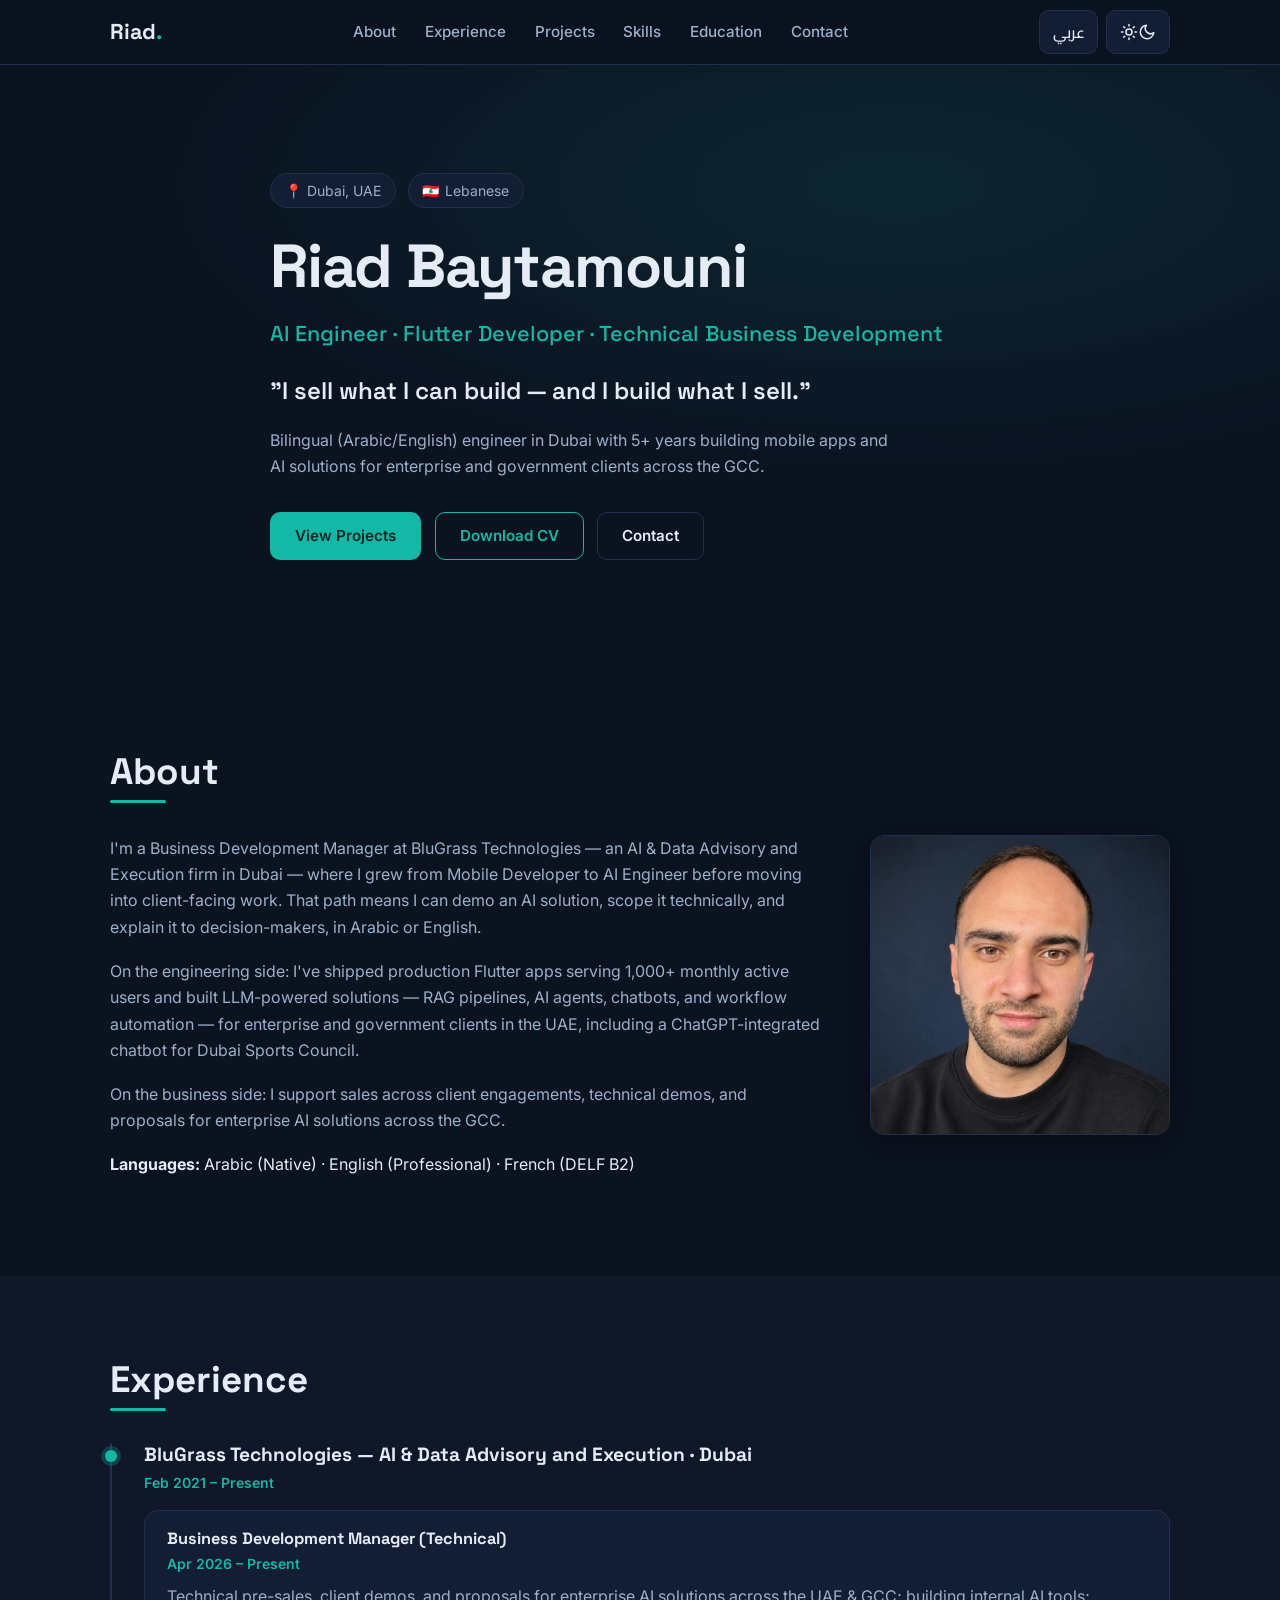
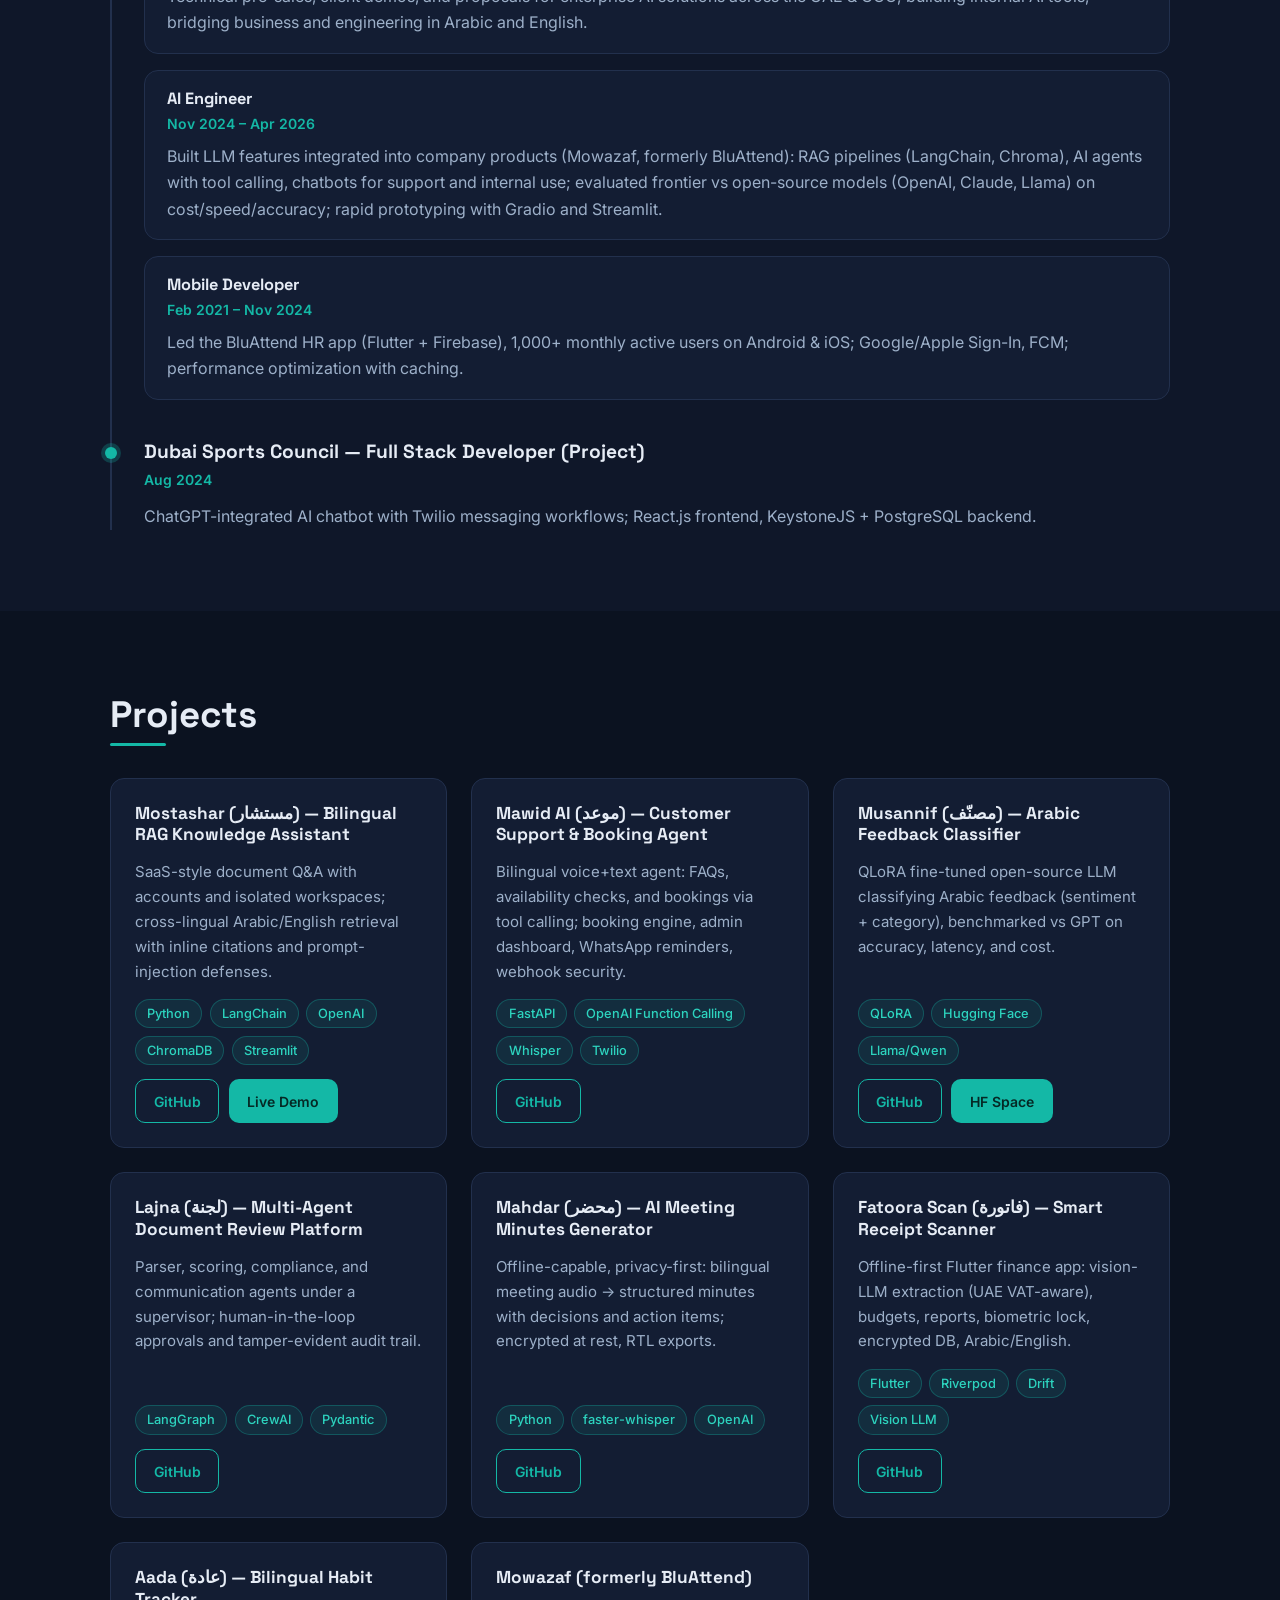
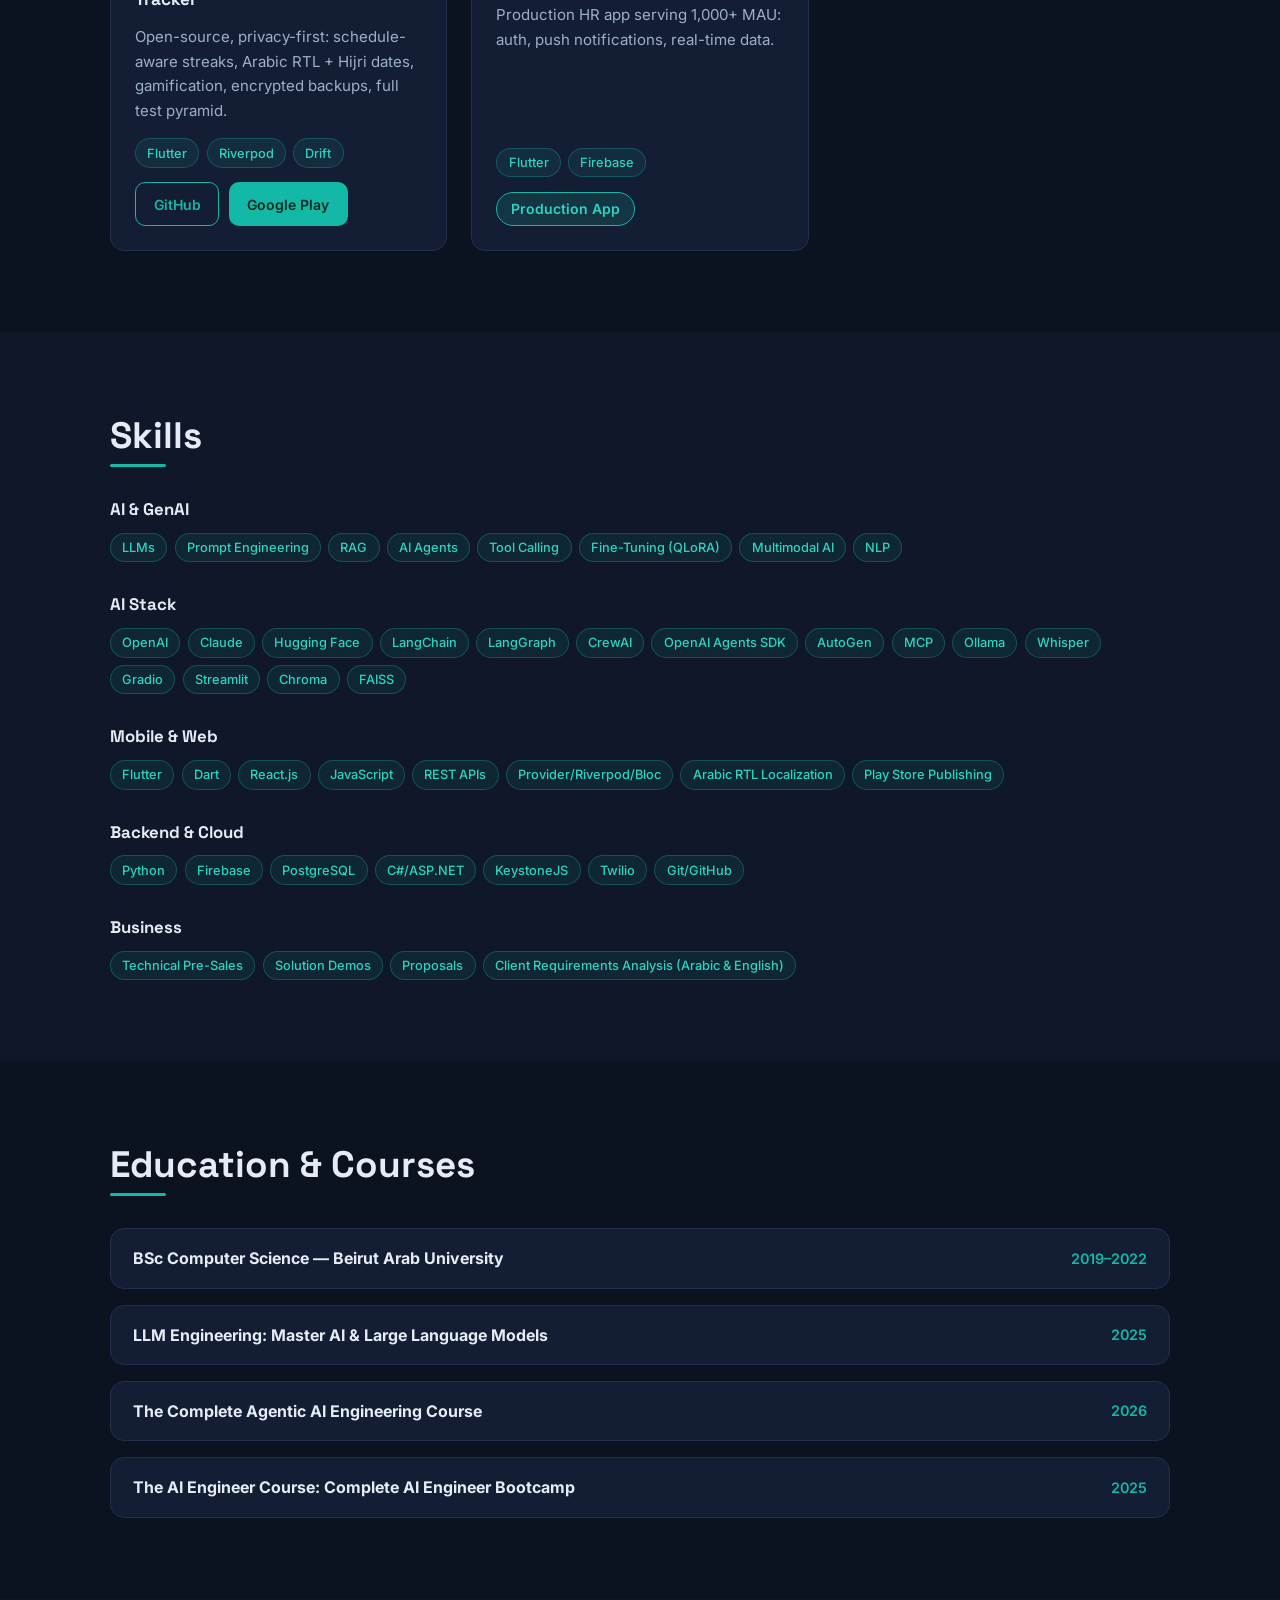
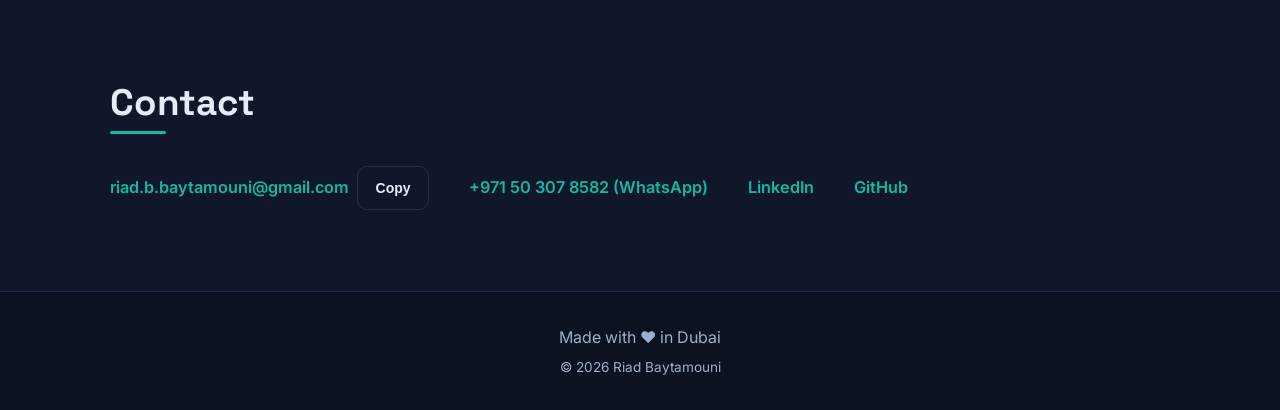
==== index.html @ f088b399 "Portfolio website" ====
<!DOCTYPE html>
<html lang="en" dir="ltr">
<head>
  <meta charset="UTF-8">
  <meta name="viewport" content="width=device-width, initial-scale=1">
  <title>Riad Baytamouni — AI Engineer · Flutter Developer · Technical BD | Dubai</title>
  <meta name="description" content="Riad Baytamouni — Bilingual (Arabic/English) AI Engineer, Flutter Developer, and Technical Business Development professional in Dubai, UAE. 5+ years building mobile apps and LLM-powered solutions for enterprise and government clients across the GCC.">
  <meta property="og:type" content="website">
  <meta property="og:title" content="Riad Baytamouni — AI Engineer · Flutter Developer · Technical BD">
  <meta property="og:description" content="Bilingual engineer in Dubai building AI solutions and Flutter apps for enterprise and government clients across the GCC.">
  <meta property="og:url" content="https://riadbaytamouni.github.io/">
  <meta property="og:image" content="https://riadbaytamouni.github.io/profile.jpg">
  <link rel="preconnect" href="https://fonts.googleapis.com">
  <link rel="preconnect" href="https://fonts.gstatic.com" crossorigin>
  <link href="https://fonts.googleapis.com/css2?family=Space+Grotesk:wght@400;500;600;700&family=Inter:wght@400;500;600&family=Cairo:wght@400;500;600;700&display=swap" rel="stylesheet">
  <link rel="stylesheet" href="style.css">
  <script type="application/ld+json">
  {
    "@context": "https://schema.org",
    "@type": "Person",
    "name": "Riad Baytamouni",
    "jobTitle": "AI Engineer & Business Development Manager",
    "worksFor": { "@type": "Organization", "name": "BluGrass Technologies" },
    "address": { "@type": "PostalAddress", "addressLocality": "Dubai", "addressCountry": "AE" },
    "email": "mailto:riad.b.baytamouni@gmail.com",
    "telephone": "+971503078582",
    "nationality": "Lebanese",
    "knowsLanguage": ["ar", "en", "fr"],
    "url": "https://riadbaytamouni.github.io/",
    "sameAs": [
      "https://www.linkedin.com/in/riad-baytamouni",
      "https://github.com/riadbaytamouni"
    ],
    "alumniOf": { "@type": "CollegeOrUniversity", "name": "Beirut Arab University" }
  }
  </script>
</head>
<body>

<header class="navbar" id="navbar">
  <nav class="nav-inner container" aria-label="Main navigation">
    <a href="#hero" class="brand">Riad<span class="accent">.</span></a>
    <ul class="nav-links" id="navLinks">
      <li><a href="#about" data-i18n="nav.about">About</a></li>
      <li><a href="#experience" data-i18n="nav.experience">Experience</a></li>
      <li><a href="#projects" data-i18n="nav.projects">Projects</a></li>
      <li><a href="#skills" data-i18n="nav.skills">Skills</a></li>
      <li><a href="#education" data-i18n="nav.education">Education</a></li>
      <li><a href="#contact" data-i18n="nav.contact">Contact</a></li>
    </ul>
    <div class="nav-actions">
      <button id="langToggle" class="toggle-btn" aria-label="Switch language">عربي</button>
      <button id="themeToggle" class="toggle-btn icon-btn" aria-label="Toggle dark / light mode">
        <svg id="iconSun" width="18" height="18" viewBox="0 0 24 24" fill="none" stroke="currentColor" stroke-width="2" stroke-linecap="round" aria-hidden="true"><circle cx="12" cy="12" r="4"/><path d="M12 2v2m0 16v2M4.9 4.9l1.4 1.4m11.4 11.4 1.4 1.4M2 12h2m16 0h2M4.9 19.1l1.4-1.4m11.4-11.4 1.4-1.4"/></svg>
        <svg id="iconMoon" width="18" height="18" viewBox="0 0 24 24" fill="none" stroke="currentColor" stroke-width="2" stroke-linecap="round" stroke-linejoin="round" aria-hidden="true" hidden><path d="M21 12.8A9 9 0 1 1 11.2 3a7 7 0 0 0 9.8 9.8Z"/></svg>
      </button>
      <button id="menuToggle" class="toggle-btn icon-btn menu-btn" aria-label="Open menu" aria-expanded="false">
        <svg width="20" height="20" viewBox="0 0 24 24" fill="none" stroke="currentColor" stroke-width="2" stroke-linecap="round" aria-hidden="true"><path d="M4 6h16M4 12h16M4 18h16"/></svg>
      </button>
    </div>
  </nav>
</header>

<main>
  <!-- HERO -->
  <section id="hero" class="hero">
    <div class="container hero-inner">
      <p class="hero-badges reveal">
        <span class="badge">📍 <span data-i18n="hero.location">Dubai, UAE</span></span>
        <span class="badge">🇱🇧 <span data-i18n="hero.nationality">Lebanese</span></span>
      </p>
      <h1 class="reveal" data-i18n="hero.name">Riad Baytamouni</h1>
      <p class="hero-title reveal" data-i18n="hero.title">AI Engineer · Flutter Developer · Technical Business Development</p>
      <p class="hero-tagline reveal" data-i18n="hero.tagline">"I sell what I can build — and I build what I sell."</p>
      <p class="hero-sub reveal" data-i18n="hero.sub">Bilingual (Arabic/English) engineer in Dubai with 5+ years building mobile apps and AI solutions for enterprise and government clients across the GCC.</p>
      <div class="hero-cta reveal">
        <a href="#projects" class="btn btn-primary" data-i18n="hero.viewProjects">View Projects</a>
        <a href="cv.pdf" class="btn btn-outline" download data-i18n="hero.downloadCV">Download CV</a>
        <a href="#contact" class="btn btn-ghost" data-i18n="hero.contact">Contact</a>
      </div>
    </div>
  </section>

  <!-- ABOUT -->
  <section id="about" class="section">
    <div class="container">
      <h2 class="section-title reveal" data-i18n="about.title">About</h2>
      <div class="about-grid">
        <div class="about-text reveal">
          <p data-i18n="about.p1">I'm a Business Development Manager at BluGrass Technologies — an AI &amp; Data Advisory and Execution firm in Dubai — where I grew from Mobile Developer to AI Engineer before moving into client-facing work. That path means I can demo an AI solution, scope it technically, and explain it to decision-makers, in Arabic or English.</p>
          <p data-i18n="about.p2">On the engineering side: I've shipped production Flutter apps serving 1,000+ monthly active users and built LLM-powered solutions — RAG pipelines, AI agents, chatbots, and workflow automation — for enterprise and government clients in the UAE, including a ChatGPT-integrated chatbot for Dubai Sports Council.</p>
          <p data-i18n="about.p3">On the business side: I support sales across client engagements, technical demos, and proposals for enterprise AI solutions across the GCC.</p>
          <p class="about-langs"><strong data-i18n="about.langsLabel">Languages:</strong> <span data-i18n="about.langs">Arabic (Native) · English (Professional) · French (DELF B2)</span></p>
        </div>
        <div class="about-photo reveal">
          <img src="profile.jpg" alt="Riad Baytamouni" width="320" height="320" loading="lazy" onerror="this.parentElement.classList.add('no-photo')">
        </div>
      </div>
    </div>
  </section>

  <!-- EXPERIENCE -->
  <section id="experience" class="section section-alt">
    <div class="container">
      <h2 class="section-title reveal" data-i18n="exp.title">Experience</h2>
      <div class="timeline">
        <article class="timeline-item reveal">
          <div class="timeline-dot" aria-hidden="true"></div>
          <h3 data-i18n="exp.blugrass.company">BluGrass Technologies — AI &amp; Data Advisory and Execution · Dubai</h3>
          <p class="timeline-date" data-i18n="exp.blugrass.date">Feb 2021 – Present</p>
          <div class="role">
            <h4 data-i18n="exp.bdm.role">Business Development Manager (Technical)</h4>
            <p class="role-date" data-i18n="exp.bdm.date">Apr 2026 – Present</p>
            <p data-i18n="exp.bdm.desc">Technical pre-sales, client demos, and proposals for enterprise AI solutions across the UAE &amp; GCC; building internal AI tools; bridging business and engineering in Arabic and English.</p>
          </div>
          <div class="role">
            <h4 data-i18n="exp.ai.role">AI Engineer</h4>
            <p class="role-date" data-i18n="exp.ai.date">Nov 2024 – Apr 2026</p>
            <p data-i18n="exp.ai.desc">Built LLM features integrated into company products (Mowazaf, formerly BluAttend): RAG pipelines (LangChain, Chroma), AI agents with tool calling, chatbots for support and internal use; evaluated frontier vs open-source models (OpenAI, Claude, Llama) on cost/speed/accuracy; rapid prototyping with Gradio and Streamlit.</p>
          </div>
          <div class="role">
            <h4 data-i18n="exp.mobile.role">Mobile Developer</h4>
            <p class="role-date" data-i18n="exp.mobile.date">Feb 2021 – Nov 2024</p>
            <p data-i18n="exp.mobile.desc">Led the BluAttend HR app (Flutter + Firebase), 1,000+ monthly active users on Android &amp; iOS; Google/Apple Sign-In, FCM; performance optimization with caching.</p>
          </div>
        </article>
        <article class="timeline-item reveal">
          <div class="timeline-dot" aria-hidden="true"></div>
          <h3 data-i18n="exp.dsc.company">Dubai Sports Council — Full Stack Developer (Project)</h3>
          <p class="timeline-date" data-i18n="exp.dsc.date">Aug 2024</p>
          <p data-i18n="exp.dsc.desc">ChatGPT-integrated AI chatbot with Twilio messaging workflows; React.js frontend, KeystoneJS + PostgreSQL backend.</p>
        </article>
      </div>
    </div>
  </section>

  <!-- PROJECTS -->
  <section id="projects" class="section">
    <div class="container">
      <h2 class="section-title reveal" data-i18n="proj.title">Projects</h2>
      <div class="projects-grid">

        <article class="card reveal">
          <h3 data-i18n="proj.1.name">Mostashar (مستشار) — Bilingual RAG Knowledge Assistant</h3>
          <p data-i18n="proj.1.desc">SaaS-style document Q&amp;A with accounts and isolated workspaces; cross-lingual Arabic/English retrieval with inline citations and prompt-injection defenses.</p>
          <ul class="chips" aria-label="Technologies"><li>Python</li><li>LangChain</li><li>OpenAI</li><li>ChromaDB</li><li>Streamlit</li></ul>
          <div class="card-links">
            <a href="https://github.com/riadbaytamouni/mostashar" class="btn btn-sm btn-outline" data-i18n="proj.github">GitHub</a>
            <a href="https://github.com/riadbaytamouni/mostashar" class="btn btn-sm btn-primary" data-i18n="proj.live">Live Demo</a>
          </div>
        </article>

        <article class="card reveal">
          <h3 data-i18n="proj.2.name">Mawid AI (موعد) — Customer Support &amp; Booking Agent</h3>
          <p data-i18n="proj.2.desc">Bilingual voice+text agent: FAQs, availability checks, and bookings via tool calling; booking engine, admin dashboard, WhatsApp reminders, webhook security.</p>
          <ul class="chips" aria-label="Technologies"><li>FastAPI</li><li>OpenAI Function Calling</li><li>Whisper</li><li>Twilio</li></ul>
          <div class="card-links">
            <a href="https://github.com/riadbaytamouni/mawid-ai" class="btn btn-sm btn-outline" data-i18n="proj.github">GitHub</a>
          </div>
        </article>

        <article class="card reveal">
          <h3 data-i18n="proj.3.name">Musannif (مصنّف) — Arabic Feedback Classifier</h3>
          <p data-i18n="proj.3.desc">QLoRA fine-tuned open-source LLM classifying Arabic feedback (sentiment + category), benchmarked vs GPT on accuracy, latency, and cost.</p>
          <ul class="chips" aria-label="Technologies"><li>QLoRA</li><li>Hugging Face</li><li>Llama/Qwen</li></ul>
          <div class="card-links">
            <a href="https://github.com/riadbaytamouni/musannif" class="btn btn-sm btn-outline" data-i18n="proj.github">GitHub</a>
            <a href="https://github.com/riadbaytamouni/musannif" class="btn btn-sm btn-primary" data-i18n="proj.hf">HF Space</a>
          </div>
        </article>

        <article class="card reveal">
          <h3 data-i18n="proj.4.name">Lajna (لجنة) — Multi-Agent Document Review Platform</h3>
          <p data-i18n="proj.4.desc">Parser, scoring, compliance, and communication agents under a supervisor; human-in-the-loop approvals and tamper-evident audit trail.</p>
          <ul class="chips" aria-label="Technologies"><li>LangGraph</li><li>CrewAI</li><li>Pydantic</li></ul>
          <div class="card-links">
            <a href="https://github.com/riadbaytamouni/lajna" class="btn btn-sm btn-outline" data-i18n="proj.github">GitHub</a>
          </div>
        </article>

        <article class="card reveal">
          <h3 data-i18n="proj.5.name">Mahdar (محضر) — AI Meeting Minutes Generator</h3>
          <p data-i18n="proj.5.desc">Offline-capable, privacy-first: bilingual meeting audio → structured minutes with decisions and action items; encrypted at rest, RTL exports.</p>
          <ul class="chips" aria-label="Technologies"><li>Python</li><li>faster-whisper</li><li>OpenAI</li></ul>
          <div class="card-links">
            <a href="https://github.com/riadbaytamouni/mahdar" class="btn btn-sm btn-outline" data-i18n="proj.github">GitHub</a>
          </div>
        </article>

        <article class="card reveal">
          <h3 data-i18n="proj.6.name">Fatoora Scan (فاتورة) — Smart Receipt Scanner</h3>
          <p data-i18n="proj.6.desc">Offline-first Flutter finance app: vision-LLM extraction (UAE VAT-aware), budgets, reports, biometric lock, encrypted DB, Arabic/English.</p>
          <ul class="chips" aria-label="Technologies"><li>Flutter</li><li>Riverpod</li><li>Drift</li><li>Vision LLM</li></ul>
          <div class="card-links">
            <a href="https://github.com/riadbaytamouni/fatoora-scan" class="btn btn-sm btn-outline" data-i18n="proj.github">GitHub</a>
          </div>
        </article>

        <article class="card reveal">
          <h3 data-i18n="proj.7.name">Aada (عادة) — Bilingual Habit Tracker</h3>
          <p data-i18n="proj.7.desc">Open-source, privacy-first: schedule-aware streaks, Arabic RTL + Hijri dates, gamification, encrypted backups, full test pyramid.</p>
          <ul class="chips" aria-label="Technologies"><li>Flutter</li><li>Riverpod</li><li>Drift</li></ul>
          <div class="card-links">
            <a href="https://github.com/riadbaytamouni/aada" class="btn btn-sm btn-outline" data-i18n="proj.github">GitHub</a>
            <a href="https://github.com/riadbaytamouni/aada" class="btn btn-sm btn-primary" data-i18n="proj.play">Google Play</a>
          </div>
        </article>

        <article class="card reveal">
          <h3 data-i18n="proj.8.name">Mowazaf (formerly BluAttend)</h3>
          <p data-i18n="proj.8.desc">Production HR app serving 1,000+ MAU: auth, push notifications, real-time data.</p>
          <ul class="chips" aria-label="Technologies"><li>Flutter</li><li>Firebase</li></ul>
          <div class="card-links">
            <span class="badge badge-prod" data-i18n="proj.prod">Production App</span>
          </div>
        </article>

      </div>
    </div>
  </section>

  <!-- SKILLS -->
  <section id="skills" class="section section-alt">
    <div class="container">
      <h2 class="section-title reveal" data-i18n="skills.title">Skills</h2>
      <div class="skills-groups">
        <div class="skill-group reveal">
          <h3 data-i18n="skills.ai">AI &amp; GenAI</h3>
          <ul class="chips"><li data-i18n="skills.ai.llms">LLMs</li><li data-i18n="skills.ai.prompt">Prompt Engineering</li><li>RAG</li><li data-i18n="skills.ai.agents">AI Agents</li><li data-i18n="skills.ai.tools">Tool Calling</li><li data-i18n="skills.ai.ft">Fine-Tuning (QLoRA)</li><li data-i18n="skills.ai.mm">Multimodal AI</li><li>NLP</li></ul>
        </div>
        <div class="skill-group reveal">
          <h3 data-i18n="skills.stack">AI Stack</h3>
          <ul class="chips"><li>OpenAI</li><li>Claude</li><li>Hugging Face</li><li>LangChain</li><li>LangGraph</li><li>CrewAI</li><li>OpenAI Agents SDK</li><li>AutoGen</li><li>MCP</li><li>Ollama</li><li>Whisper</li><li>Gradio</li><li>Streamlit</li><li>Chroma</li><li>FAISS</li></ul>
        </div>
        <div class="skill-group reveal">
          <h3 data-i18n="skills.mobile">Mobile &amp; Web</h3>
          <ul class="chips"><li>Flutter</li><li>Dart</li><li>React.js</li><li>JavaScript</li><li>REST APIs</li><li>Provider/Riverpod/Bloc</li><li data-i18n="skills.mobile.rtl">Arabic RTL Localization</li><li data-i18n="skills.mobile.play">Play Store Publishing</li></ul>
        </div>
        <div class="skill-group reveal">
          <h3 data-i18n="skills.backend">Backend &amp; Cloud</h3>
          <ul class="chips"><li>Python</li><li>Firebase</li><li>PostgreSQL</li><li>C#/ASP.NET</li><li>KeystoneJS</li><li>Twilio</li><li>Git/GitHub</li></ul>
        </div>
        <div class="skill-group reveal">
          <h3 data-i18n="skills.biz">Business</h3>
          <ul class="chips"><li data-i18n="skills.biz.presales">Technical Pre-Sales</li><li data-i18n="skills.biz.demos">Solution Demos</li><li data-i18n="skills.biz.proposals">Proposals</li><li data-i18n="skills.biz.reqs">Client Requirements Analysis (Arabic &amp; English)</li></ul>
        </div>
      </div>
    </div>
  </section>

  <!-- EDUCATION -->
  <section id="education" class="section">
    <div class="container">
      <h2 class="section-title reveal" data-i18n="edu.title">Education &amp; Courses</h2>
      <ul class="edu-list">
        <li class="reveal"><strong data-i18n="edu.bsc">BSc Computer Science — Beirut Arab University</strong> <span class="edu-date">2019–2022</span></li>
        <li class="reveal"><strong data-i18n="edu.llm">LLM Engineering: Master AI &amp; Large Language Models</strong> <span class="edu-date">2025</span></li>
        <li class="reveal"><strong data-i18n="edu.agentic">The Complete Agentic AI Engineering Course</strong> <span class="edu-date">2026</span></li>
        <li class="reveal"><strong data-i18n="edu.bootcamp">The AI Engineer Course: Complete AI Engineer Bootcamp</strong> <span class="edu-date">2025</span></li>
      </ul>
    </div>
  </section>

  <!-- CONTACT -->
  <section id="contact" class="section section-alt">
    <div class="container">
      <h2 class="section-title reveal" data-i18n="contact.title">Contact</h2>
      <div class="contact-strip reveal">
        <div class="contact-item">
          <a href="mailto:riad.b.baytamouni@gmail.com" class="contact-link">riad.b.baytamouni@gmail.com</a>
          <button id="copyEmail" class="btn btn-sm btn-ghost" data-i18n="contact.copy" aria-label="Copy email address">Copy</button>
        </div>
        <a href="https://wa.me/971503078582" class="contact-link" rel="noopener">+971 50 307 8582 (WhatsApp)</a>
        <a href="https://www.linkedin.com/in/riad-baytamouni" class="contact-link" rel="noopener">LinkedIn</a>
        <a href="https://github.com/riadbaytamouni" class="contact-link" rel="noopener">GitHub</a>
      </div>
    </div>
  </section>
</main>

<footer class="footer">
  <p data-i18n="footer.made">Made with ❤️ in Dubai</p>
  <p class="footer-copy">© <span id="year">2026</span> Riad Baytamouni</p>
</footer>

<script src="script.js" defer></script>
</body>
</html>
---- style.css ----
/* ============ Design tokens ============ */
:root {
  --bg: #0b1220;
  --bg-alt: #0f1729;
  --surface: #131d33;
  --border: #22304d;
  --text: #e6ecf5;
  --text-muted: #9db0c9;
  --accent: #14b8a6;
  --accent-strong: #2dd4bf;
  --accent-contrast: #052925;
  --shadow: 0 8px 30px rgba(0, 0, 0, 0.35);
  --radius: 14px;
  --font-en-head: "Space Grotesk", sans-serif;
  --font-en-body: "Inter", sans-serif;
  --font-ar: "Cairo", sans-serif;
}

html[data-theme="light"] {
  --bg: #f7f9fc;
  --bg-alt: #eef2f8;
  --surface: #ffffff;
  --border: #d8e0ec;
  --text: #16233b;
  --text-muted: #4a5d7a;
  --accent: #0d9488;
  --accent-strong: #0f766e;
  --accent-contrast: #ffffff;
  --shadow: 0 8px 24px rgba(22, 35, 59, 0.1);
}

/* ============ Base ============ */
* { margin: 0; padding: 0; box-sizing: border-box; }

html { scroll-behavior: smooth; }

@media (prefers-reduced-motion: reduce) {
  html { scroll-behavior: auto; }
  .reveal { opacity: 1 !important; transform: none !important; transition: none !important; }
  * { animation: none !important; transition-duration: 0.01ms !important; }
}

body {
  background: var(--bg);
  color: var(--text);
  font-family: var(--font-en-body);
  font-size: 16px;
  line-height: 1.65;
  -webkit-font-smoothing: antialiased;
  transition: background 0.3s ease, color 0.3s ease;
}

html[lang="ar"] body,
html[lang="ar"] h1, html[lang="ar"] h2, html[lang="ar"] h3, html[lang="ar"] h4,
html[lang="ar"] .btn, html[lang="ar"] .badge {
  font-family: var(--font-ar);
}

h1, h2, h3, h4 { font-family: var(--font-en-head); line-height: 1.25; }

a { color: var(--accent); text-decoration: none; }
a:hover { color: var(--accent-strong); }

img { max-width: 100%; height: auto; display: block; }

.container { max-width: 1100px; margin: 0 auto; padding: 0 1.25rem; }

.accent { color: var(--accent); }

:focus-visible { outline: 3px solid var(--accent); outline-offset: 3px; border-radius: 4px; }

/* ============ Navbar ============ */
.navbar {
  position: sticky;
  top: 0;
  z-index: 100;
  background: color-mix(in srgb, var(--bg) 85%, transparent);
  backdrop-filter: blur(12px);
  border-bottom: 1px solid var(--border);
}

.nav-inner {
  display: flex;
  align-items: center;
  justify-content: space-between;
  gap: 1rem;
  min-height: 64px;
}

.brand {
  font-family: var(--font-en-head);
  font-weight: 700;
  font-size: 1.35rem;
  color: var(--text);
}

.nav-links {
  display: flex;
  gap: 1.5rem;
  list-style: none;
}

.nav-links a {
  color: var(--text-muted);
  font-weight: 500;
  font-size: 0.95rem;
  padding: 0.5rem 0.15rem;
  display: inline-block;
}
.nav-links a:hover { color: var(--accent); }

.nav-actions { display: flex; gap: 0.5rem; align-items: center; }

.toggle-btn {
  min-width: 44px;
  min-height: 44px;
  padding: 0.4rem 0.8rem;
  border: 1px solid var(--border);
  background: var(--surface);
  color: var(--text);
  border-radius: 10px;
  font-family: var(--font-ar);
  font-size: 0.95rem;
  font-weight: 600;
  cursor: pointer;
  transition: border-color 0.2s, color 0.2s;
  display: inline-flex;
  align-items: center;
  justify-content: center;
}
.toggle-btn:hover { border-color: var(--accent); color: var(--accent); }

.menu-btn { display: none; }

/* Mobile nav */
@media (max-width: 820px) {
  .menu-btn { display: inline-flex; }
  .nav-links {
    display: none;
    position: absolute;
    top: 64px;
    inset-inline: 0;
    flex-direction: column;
    gap: 0;
    background: var(--bg);
    border-bottom: 1px solid var(--border);
    padding: 0.5rem 1.25rem 1rem;
  }
  .nav-links.open { display: flex; }
  .nav-links a { display: block; padding: 0.75rem 0.15rem; font-size: 1.05rem; }
}

/* ============ Hero ============ */
.hero {
  padding: clamp(4rem, 12vh, 8rem) 0;
  background:
    radial-gradient(ellipse 60% 50% at 70% 20%, color-mix(in srgb, var(--accent) 12%, transparent), transparent),
    var(--bg);
}

html[dir="rtl"] .hero {
  background:
    radial-gradient(ellipse 60% 50% at 30% 20%, color-mix(in srgb, var(--accent) 12%, transparent), transparent),
    var(--bg);
}

.hero-inner { max-width: 780px; }

.hero-badges { display: flex; gap: 0.75rem; flex-wrap: wrap; margin-bottom: 1.25rem; }

.badge {
  display: inline-flex;
  align-items: center;
  gap: 0.35rem;
  background: var(--surface);
  border: 1px solid var(--border);
  border-radius: 999px;
  padding: 0.3rem 0.85rem;
  font-size: 0.875rem;
  color: var(--text-muted);
}

.hero h1 { font-size: clamp(2.4rem, 6vw, 3.8rem); font-weight: 700; letter-spacing: -0.02em; }

.hero-title {
  margin-top: 0.75rem;
  font-family: var(--font-en-head);
  font-size: clamp(1.05rem, 2.5vw, 1.35rem);
  font-weight: 500;
  color: var(--accent);
}

.hero-tagline {
  margin-top: 1.25rem;
  font-size: clamp(1.15rem, 3vw, 1.5rem);
  font-weight: 600;
  font-family: var(--font-en-head);
}

html[lang="ar"] .hero-tagline { font-family: var(--font-ar); }

.hero-sub { margin-top: 1rem; color: var(--text-muted); max-width: 620px; }

.hero-cta { display: flex; gap: 0.85rem; flex-wrap: wrap; margin-top: 2rem; }

/* ============ Buttons ============ */
.btn {
  display: inline-flex;
  align-items: center;
  justify-content: center;
  min-height: 48px;
  padding: 0.65rem 1.5rem;
  border-radius: 10px;
  font-weight: 600;
  font-size: 0.95rem;
  border: 1px solid transparent;
  cursor: pointer;
  transition: transform 0.2s ease, background 0.2s ease, border-color 0.2s ease;
  touch-action: manipulation;
}
.btn:active { transform: scale(0.97); }

.btn-primary { background: var(--accent); color: var(--accent-contrast); }
.btn-primary:hover { background: var(--accent-strong); color: var(--accent-contrast); }

.btn-outline { border-color: var(--accent); color: var(--accent); background: transparent; }
.btn-outline:hover { background: color-mix(in srgb, var(--accent) 12%, transparent); }

.btn-ghost { border-color: var(--border); color: var(--text); background: transparent; }
.btn-ghost:hover { border-color: var(--accent); color: var(--accent); }

.btn-sm { min-height: 44px; padding: 0.4rem 1.1rem; font-size: 0.875rem; }

/* ============ Sections ============ */
.section { padding: clamp(3.5rem, 9vh, 6rem) 0; }
.section-alt { background: var(--bg-alt); }

.section-title {
  font-size: clamp(1.7rem, 4vw, 2.3rem);
  margin-bottom: 2.5rem;
  position: relative;
  display: inline-block;
}
.section-title::after {
  content: "";
  position: absolute;
  inset-inline-start: 0;
  bottom: -0.5rem;
  width: 3.5rem;
  height: 3px;
  border-radius: 2px;
  background: var(--accent);
}

/* ============ About ============ */
.about-grid {
  display: grid;
  grid-template-columns: 1fr 300px;
  gap: 3rem;
  align-items: start;
}

.about-text p { margin-bottom: 1.1rem; color: var(--text-muted); }
.about-text p strong { color: var(--text); }
.about-langs { color: var(--text) !important; }

.about-photo img {
  border-radius: var(--radius);
  border: 1px solid var(--border);
  box-shadow: var(--shadow);
  aspect-ratio: 1;
  object-fit: cover;
}
.about-photo.no-photo { display: none; }

@media (max-width: 820px) {
  .about-grid { grid-template-columns: 1fr; }
  .about-photo { order: -1; max-width: 240px; }
}

/* ============ Timeline ============ */
.timeline {
  position: relative;
  padding-inline-start: 2rem;
  border-inline-start: 2px solid var(--border);
  display: grid;
  gap: 2.5rem;
}

.timeline-item { position: relative; }

.timeline-dot {
  position: absolute;
  inset-inline-start: calc(-2rem - 7px);
  top: 0.4rem;
  width: 12px;
  height: 12px;
  border-radius: 50%;
  background: var(--accent);
  box-shadow: 0 0 0 4px color-mix(in srgb, var(--accent) 25%, transparent);
}

.timeline-item h3 { font-size: 1.2rem; }

.timeline-date, .role-date {
  color: var(--accent);
  font-size: 0.875rem;
  font-weight: 600;
  margin: 0.25rem 0 0.75rem;
}

.role {
  background: var(--surface);
  border: 1px solid var(--border);
  border-radius: var(--radius);
  padding: 1.1rem 1.35rem;
  margin-top: 1rem;
}
.role h4 { font-size: 1.02rem; }
.role .role-date { margin: 0.15rem 0 0.5rem; }
.role p:last-child, .timeline-item > p:last-child { color: var(--text-muted); }

/* ============ Projects ============ */
.projects-grid {
  display: grid;
  grid-template-columns: repeat(auto-fill, minmax(300px, 1fr));
  gap: 1.5rem;
}

.card {
  background: var(--surface);
  border: 1px solid var(--border);
  border-radius: var(--radius);
  padding: 1.5rem;
  display: flex;
  flex-direction: column;
  gap: 0.9rem;
  transition: transform 0.25s ease, border-color 0.25s ease, box-shadow 0.25s ease;
}
.card:hover {
  transform: translateY(-5px);
  border-color: color-mix(in srgb, var(--accent) 50%, var(--border));
  box-shadow: var(--shadow);
}

.card h3 { font-size: 1.08rem; }
.card p { color: var(--text-muted); font-size: 0.94rem; flex-grow: 1; }

.chips {
  list-style: none;
  display: flex;
  flex-wrap: wrap;
  gap: 0.45rem;
}
.chips li {
  background: color-mix(in srgb, var(--accent) 10%, transparent);
  color: var(--accent-strong);
  border: 1px solid color-mix(in srgb, var(--accent) 30%, transparent);
  border-radius: 999px;
  padding: 0.2rem 0.7rem;
  font-size: 0.8rem;
  font-weight: 500;
}

html[data-theme="light"] .chips li { color: var(--accent-strong); }

.card-links { display: flex; gap: 0.6rem; flex-wrap: wrap; }

.badge-prod {
  background: color-mix(in srgb, var(--accent) 15%, transparent);
  color: var(--accent-strong);
  border-color: var(--accent);
  font-weight: 600;
}

/* ============ Skills ============ */
.skills-groups { display: grid; gap: 2rem; }
.skill-group h3 { font-size: 1.05rem; margin-bottom: 0.8rem; color: var(--text); }

/* ============ Education ============ */
.edu-list { list-style: none; display: grid; gap: 1rem; }
.edu-list li {
  background: var(--surface);
  border: 1px solid var(--border);
  border-radius: var(--radius);
  padding: 1rem 1.35rem;
  display: flex;
  justify-content: space-between;
  align-items: center;
  gap: 1rem;
  flex-wrap: wrap;
}
.edu-date { color: var(--accent); font-weight: 600; font-size: 0.9rem; white-space: nowrap; }

/* ============ Contact ============ */
.contact-strip {
  display: flex;
  flex-wrap: wrap;
  gap: 1.25rem 2.5rem;
  align-items: center;
}
.contact-item { display: flex; align-items: center; gap: 0.5rem; flex-wrap: wrap; }
.contact-link { font-weight: 600; font-size: 1.02rem; word-break: break-word; }

/* ============ Footer ============ */
.footer {
  border-top: 1px solid var(--border);
  padding: 2rem 1.25rem;
  text-align: center;
  color: var(--text-muted);
}
.footer-copy { font-size: 0.85rem; margin-top: 0.35rem; }

/* ============ Scroll reveal ============ */
.reveal {
  opacity: 0;
  transform: translateY(22px);
  transition: opacity 0.55s ease-out, transform 0.55s ease-out;
}
.reveal.visible { opacity: 1; transform: translateY(0); }
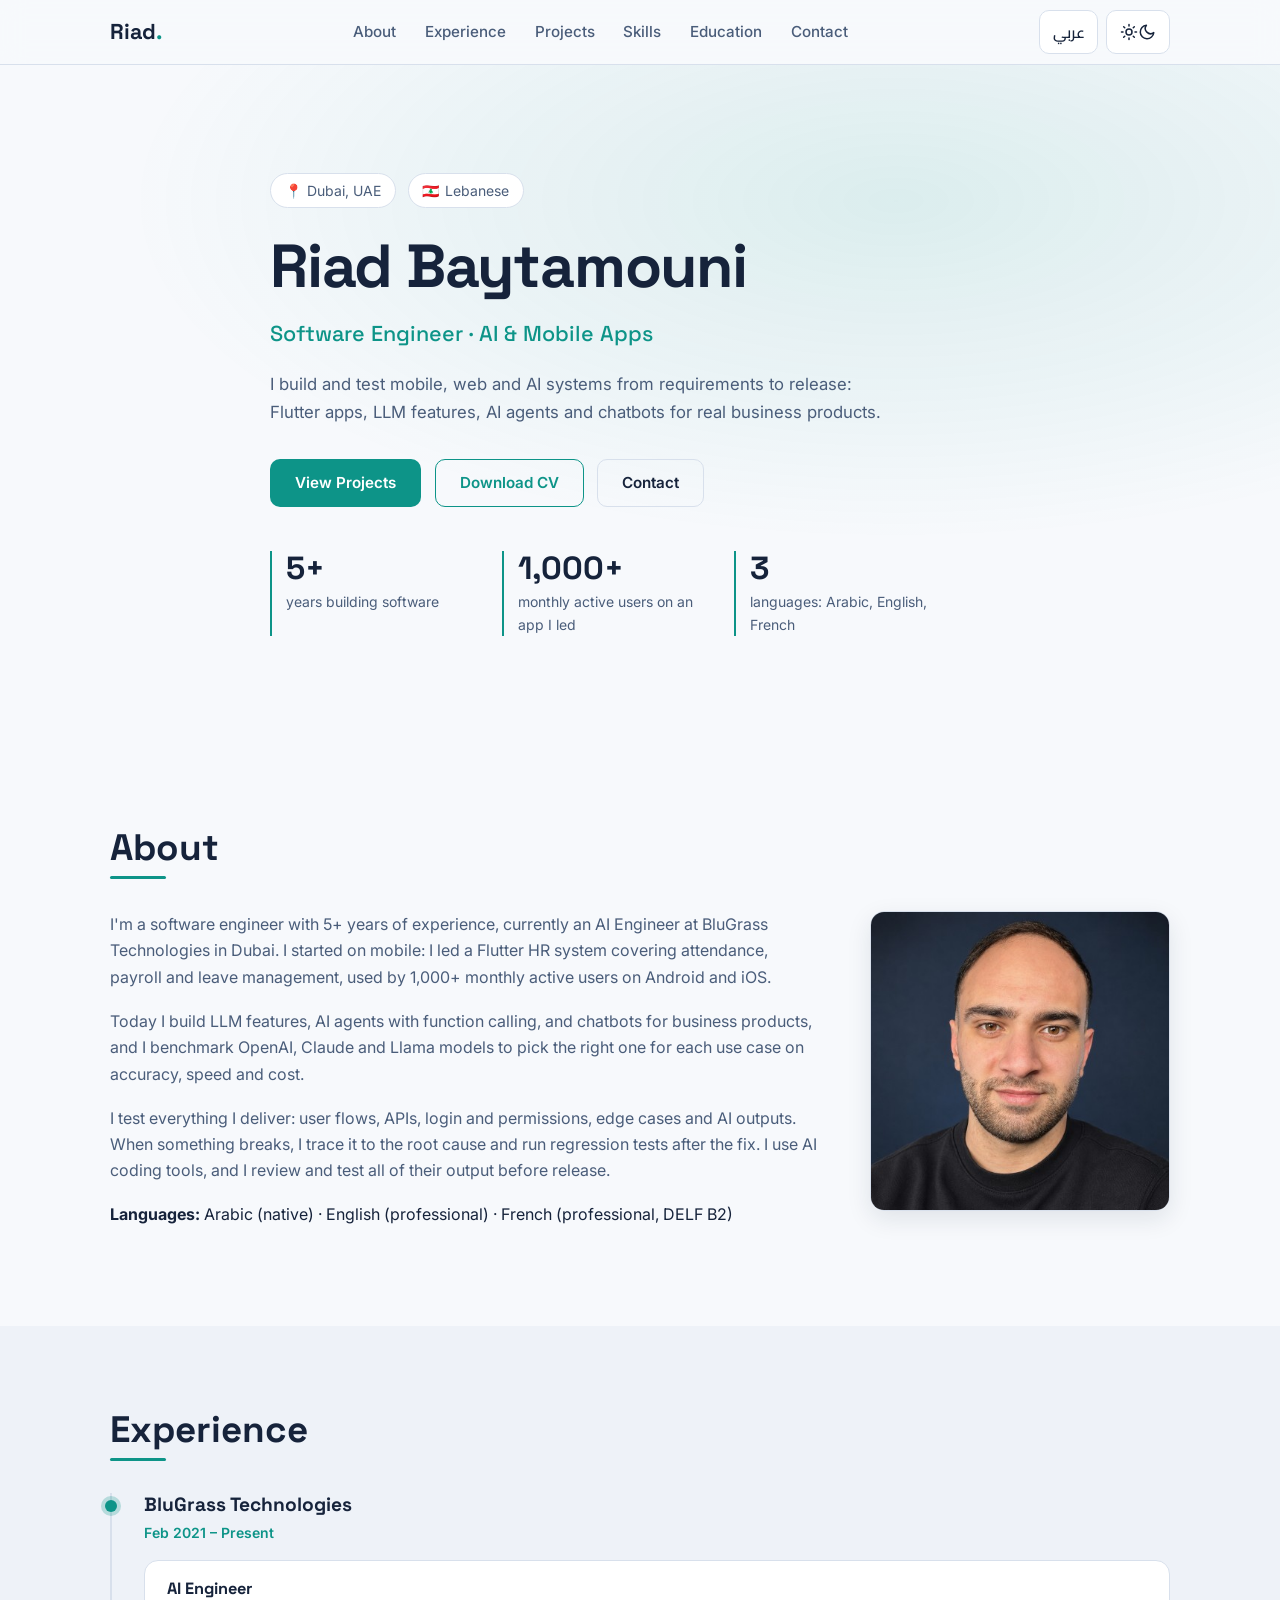
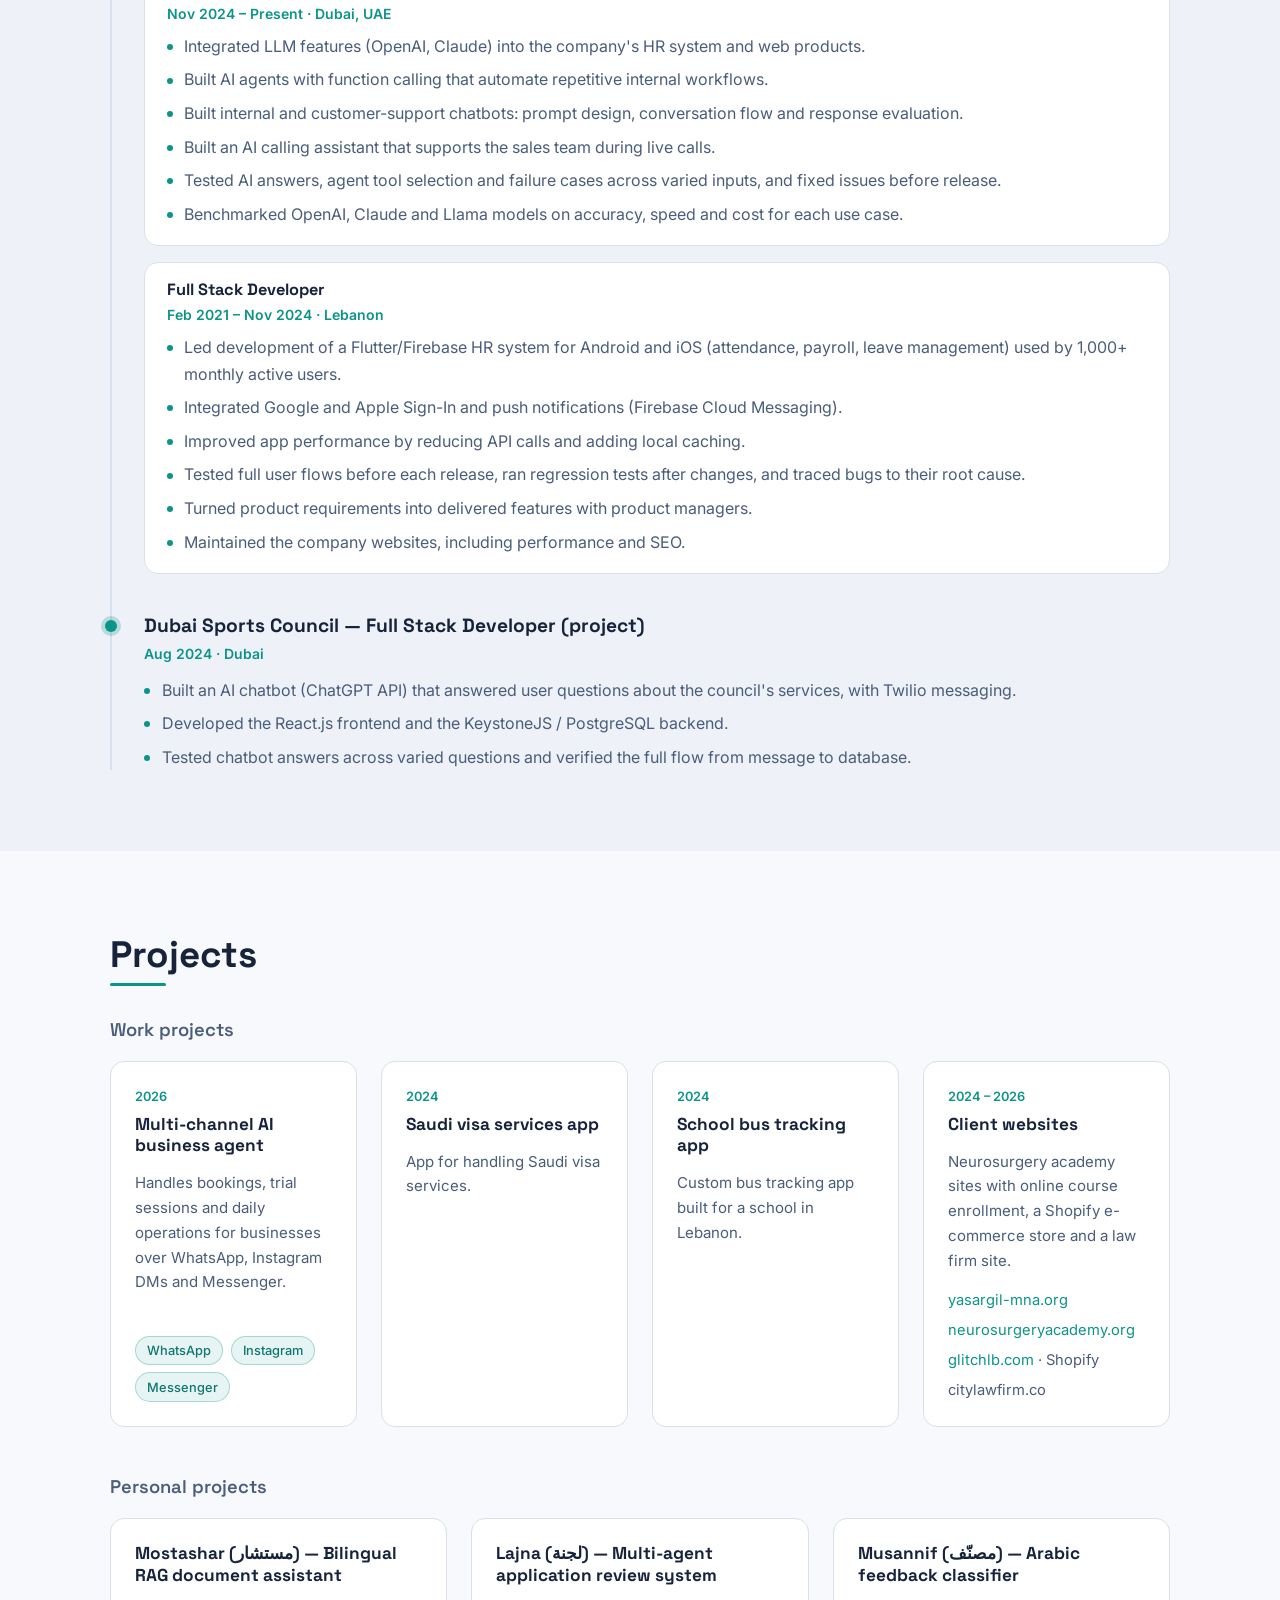
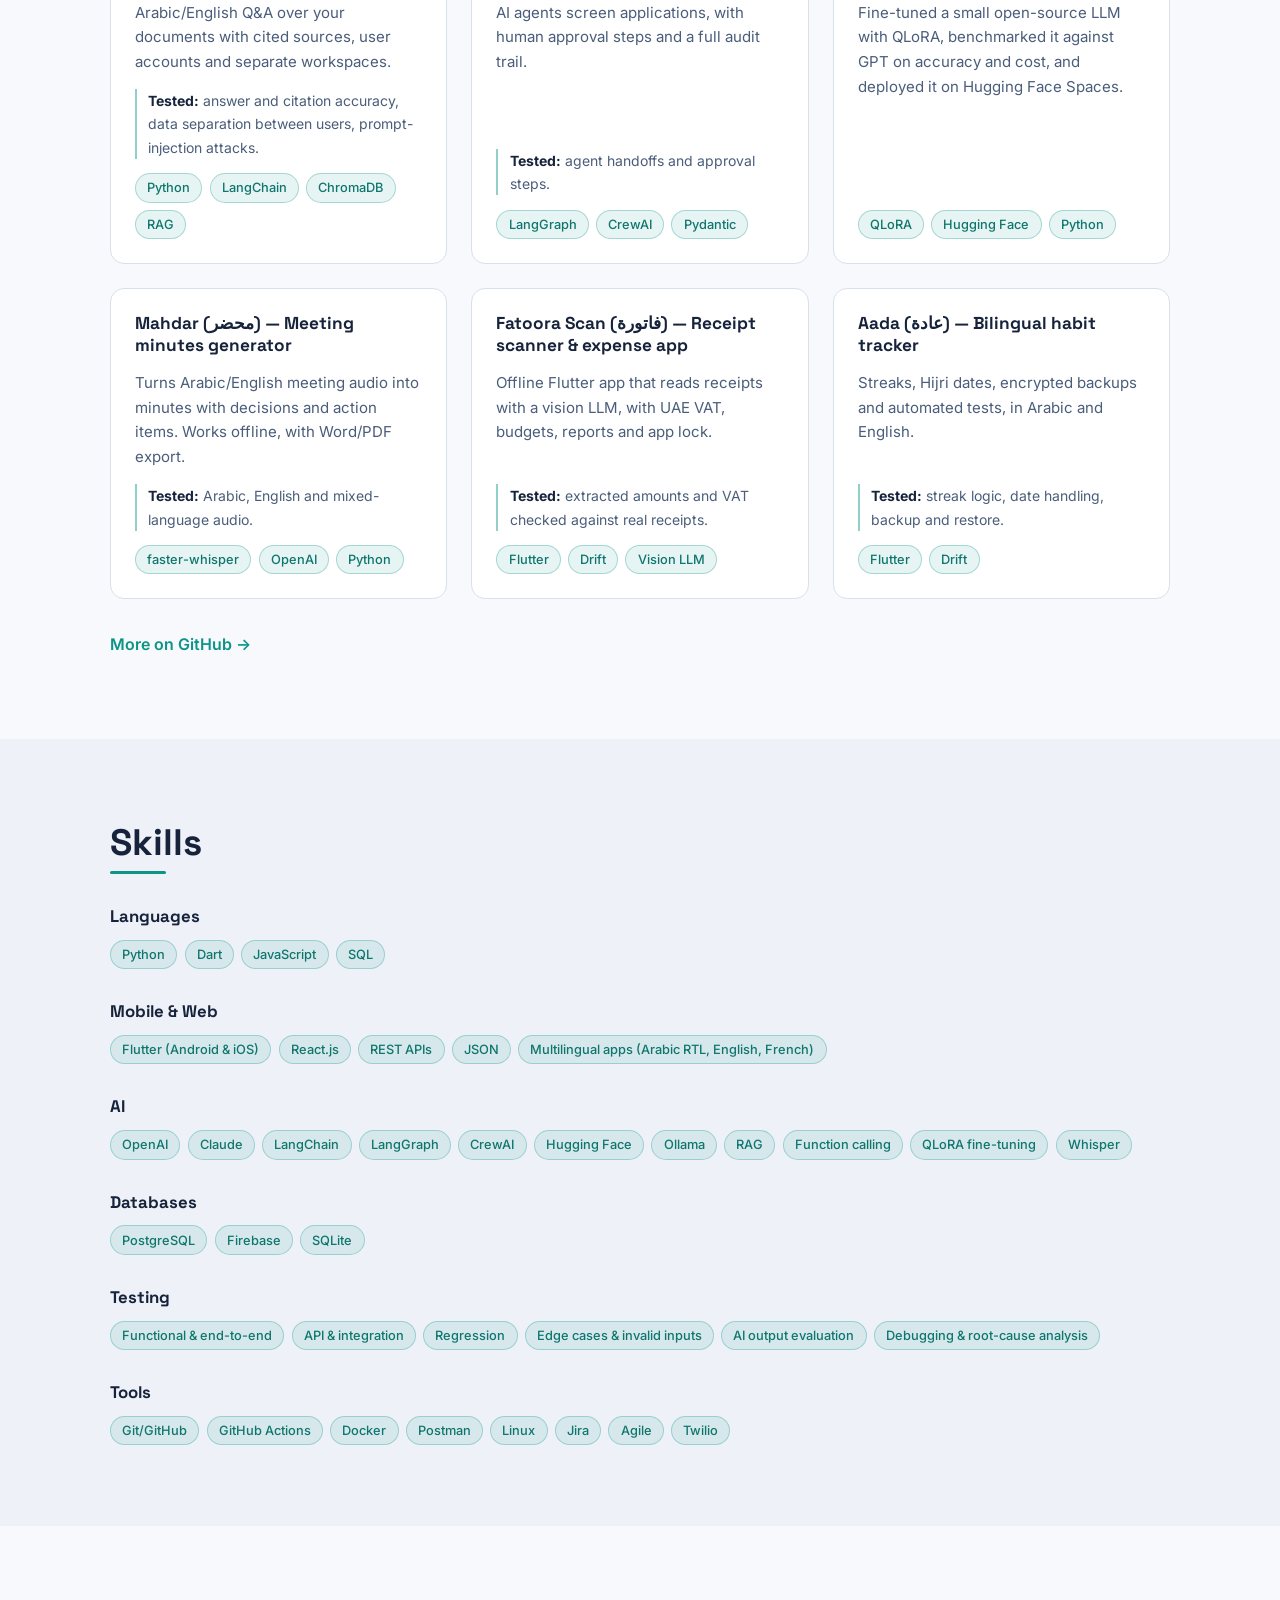
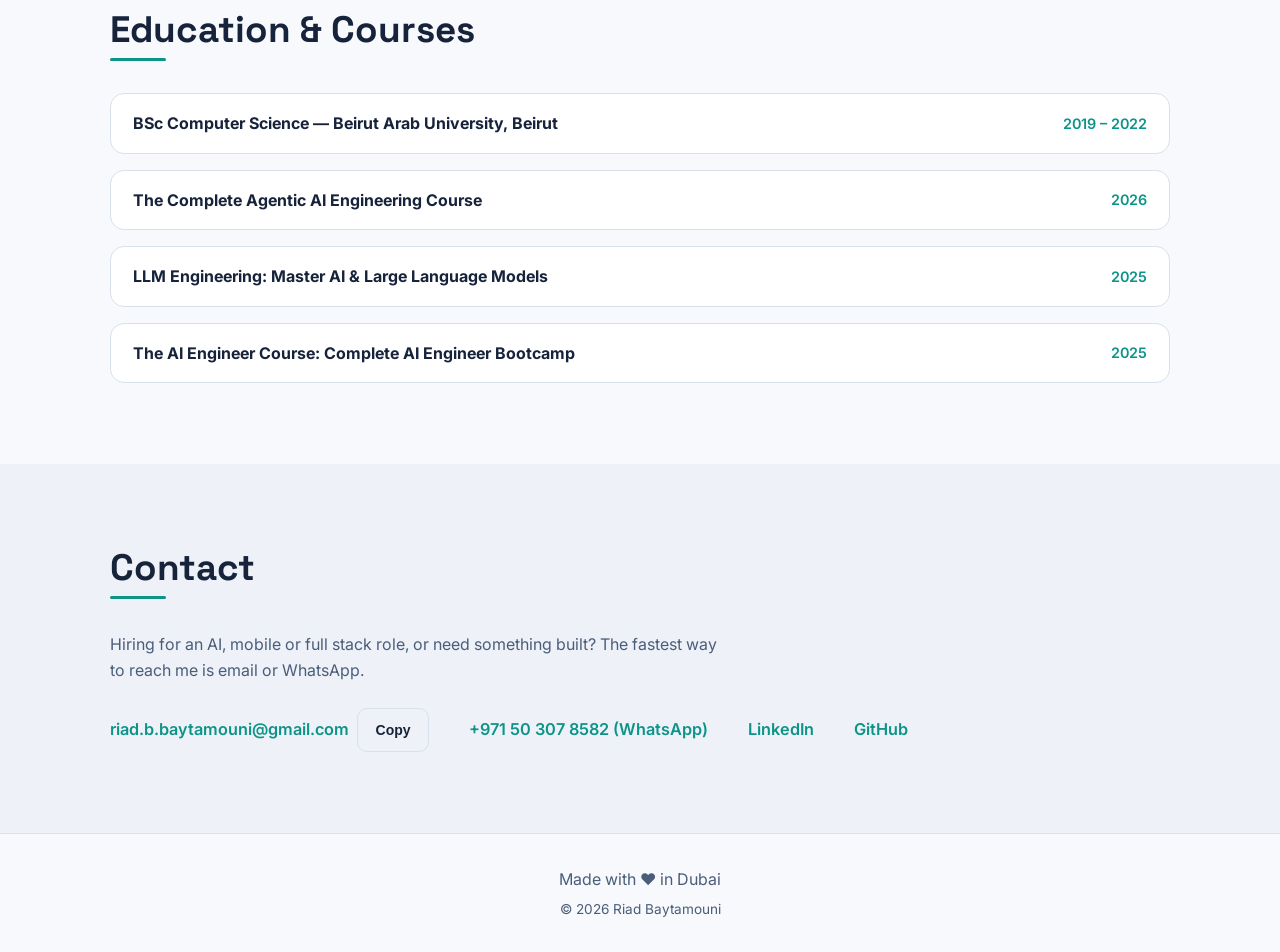
==== commit 8c201b6e: "Update portfolio content to match new CV Reposition as Software Engineer (AI & Mobile Apps), align e" ====
--- a/index.html
+++ b/index.html
@@ -3,13 +3,17 @@
 <head>
   <meta charset="UTF-8">
   <meta name="viewport" content="width=device-width, initial-scale=1">
-  <title>Riad Baytamouni — AI Engineer · Flutter Developer · Technical BD | Dubai</title>
-  <meta name="description" content="Riad Baytamouni — Bilingual (Arabic/English) AI Engineer, Flutter Developer, and Technical Business Development professional in Dubai, UAE. 5+ years building mobile apps and LLM-powered solutions for enterprise and government clients across the GCC.">
+  <title>Riad Baytamouni — Software Engineer · AI &amp; Mobile Apps | UAE</title>
+  <meta name="description" content="Riad Baytamouni — Software Engineer (AI & Mobile Apps) in the UAE. 5+ years building and testing Flutter apps, web products, LLM features, AI agents and chatbots. Led an HR app used by 1,000+ monthly active users.">
+  <meta name="theme-color" content="#0b1220">
   <meta property="og:type" content="website">
-  <meta property="og:title" content="Riad Baytamouni — AI Engineer · Flutter Developer · Technical BD">
-  <meta property="og:description" content="Bilingual engineer in Dubai building AI solutions and Flutter apps for enterprise and government clients across the GCC.">
+  <meta property="og:title" content="Riad Baytamouni — Software Engineer · AI &amp; Mobile Apps">
+  <meta property="og:description" content="Software engineer in the UAE building and testing mobile, web and AI systems: Flutter apps, LLM features, AI agents and chatbots.">
   <meta property="og:url" content="https://riadbaytamouni.github.io/">
   <meta property="og:image" content="https://riadbaytamouni.github.io/profile.jpg">
+  <meta name="twitter:card" content="summary">
+  <link rel="canonical" href="https://riadbaytamouni.github.io/">
+  <link rel="icon" href="data:image/svg+xml,%3Csvg xmlns='http://www.w3.org/2000/svg' viewBox='0 0 64 64'%3E%3Crect width='64' height='64' rx='14' fill='%2314b8a6'/%3E%3Ctext x='32' y='44' font-family='Arial,sans-serif' font-size='34' font-weight='700' text-anchor='middle' fill='%23052925'%3ER%3C/text%3E%3C/svg%3E">
   <link rel="preconnect" href="https://fonts.googleapis.com">
   <link rel="preconnect" href="https://fonts.gstatic.com" crossorigin>
   <link href="https://fonts.googleapis.com/css2?family=Space+Grotesk:wght@400;500;600;700&family=Inter:wght@400;500;600&family=Cairo:wght@400;500;600;700&display=swap" rel="stylesheet">
@@ -18,15 +22,18 @@
   {
     "@context": "https://schema.org",
     "@type": "Person",
-    "name": "Riad Baytamouni",
-    "jobTitle": "AI Engineer & Business Development Manager",
+    "name": "Riad Bilal Baytamouni",
+    "alternateName": "Riad Baytamouni",
+    "jobTitle": "Software Engineer — AI & Mobile Apps",
     "worksFor": { "@type": "Organization", "name": "BluGrass Technologies" },
     "address": { "@type": "PostalAddress", "addressLocality": "Dubai", "addressCountry": "AE" },
     "email": "mailto:riad.b.baytamouni@gmail.com",
     "telephone": "+971503078582",
     "nationality": "Lebanese",
     "knowsLanguage": ["ar", "en", "fr"],
+    "knowsAbout": ["Flutter", "Python", "LLM integration", "AI agents", "RAG", "Software testing"],
     "url": "https://riadbaytamouni.github.io/",
+    "image": "https://riadbaytamouni.github.io/profile.jpg",
     "sameAs": [
       "https://www.linkedin.com/in/riad-baytamouni",
       "https://github.com/riadbaytamouni"
@@ -36,6 +43,8 @@
   </script>
 </head>
 <body>
+
+<a href="#main" class="skip-link" data-i18n="nav.skip">Skip to content</a>
 
 <header class="navbar" id="navbar">
   <nav class="nav-inner container" aria-label="Main navigation">
@@ -54,14 +63,14 @@
         <svg id="iconSun" width="18" height="18" viewBox="0 0 24 24" fill="none" stroke="currentColor" stroke-width="2" stroke-linecap="round" aria-hidden="true"><circle cx="12" cy="12" r="4"/><path d="M12 2v2m0 16v2M4.9 4.9l1.4 1.4m11.4 11.4 1.4 1.4M2 12h2m16 0h2M4.9 19.1l1.4-1.4m11.4-11.4 1.4-1.4"/></svg>
         <svg id="iconMoon" width="18" height="18" viewBox="0 0 24 24" fill="none" stroke="currentColor" stroke-width="2" stroke-linecap="round" stroke-linejoin="round" aria-hidden="true" hidden><path d="M21 12.8A9 9 0 1 1 11.2 3a7 7 0 0 0 9.8 9.8Z"/></svg>
       </button>
-      <button id="menuToggle" class="toggle-btn icon-btn menu-btn" aria-label="Open menu" aria-expanded="false">
+      <button id="menuToggle" class="toggle-btn icon-btn menu-btn" aria-label="Open menu" aria-expanded="false" aria-controls="navLinks">
         <svg width="20" height="20" viewBox="0 0 24 24" fill="none" stroke="currentColor" stroke-width="2" stroke-linecap="round" aria-hidden="true"><path d="M4 6h16M4 12h16M4 18h16"/></svg>
       </button>
     </div>
   </nav>
 </header>
 
-<main>
+<main id="main">
   <!-- HERO -->
   <section id="hero" class="hero">
     <div class="container hero-inner">
@@ -70,14 +79,18 @@
         <span class="badge">🇱🇧 <span data-i18n="hero.nationality">Lebanese</span></span>
       </p>
       <h1 class="reveal" data-i18n="hero.name">Riad Baytamouni</h1>
-      <p class="hero-title reveal" data-i18n="hero.title">AI Engineer · Flutter Developer · Technical Business Development</p>
-      <p class="hero-tagline reveal" data-i18n="hero.tagline">"I sell what I can build — and I build what I sell."</p>
-      <p class="hero-sub reveal" data-i18n="hero.sub">Bilingual (Arabic/English) engineer in Dubai with 5+ years building mobile apps and AI solutions for enterprise and government clients across the GCC.</p>
+      <p class="hero-title reveal" data-i18n="hero.title">Software Engineer · AI &amp; Mobile Apps</p>
+      <p class="hero-sub reveal" data-i18n="hero.sub">I build and test mobile, web and AI systems from requirements to release: Flutter apps, LLM features, AI agents and chatbots for real business products.</p>
       <div class="hero-cta reveal">
         <a href="#projects" class="btn btn-primary" data-i18n="hero.viewProjects">View Projects</a>
-        <a href="cv.pdf" class="btn btn-outline" download data-i18n="hero.downloadCV">Download CV</a>
+        <a href="cv.pdf" class="btn btn-outline" download="Riad_Baytamouni_CV.pdf" data-i18n="hero.downloadCV">Download CV</a>
         <a href="#contact" class="btn btn-ghost" data-i18n="hero.contact">Contact</a>
       </div>
+      <dl class="stats reveal">
+        <div class="stat"><dt><span dir="ltr">5+</span></dt><dd data-i18n="stats.years">years building software</dd></div>
+        <div class="stat"><dt><span dir="ltr">1,000+</span></dt><dd data-i18n="stats.mau">monthly active users on an app I led</dd></div>
+        <div class="stat"><dt><span dir="ltr">3</span></dt><dd data-i18n="stats.langs">languages: Arabic, English, French</dd></div>
+      </dl>
     </div>
   </section>
 
@@ -87,10 +100,10 @@
       <h2 class="section-title reveal" data-i18n="about.title">About</h2>
       <div class="about-grid">
         <div class="about-text reveal">
-          <p data-i18n="about.p1">I'm a Business Development Manager at BluGrass Technologies — an AI &amp; Data Advisory and Execution firm in Dubai — where I grew from Mobile Developer to AI Engineer before moving into client-facing work. That path means I can demo an AI solution, scope it technically, and explain it to decision-makers, in Arabic or English.</p>
-          <p data-i18n="about.p2">On the engineering side: I've shipped production Flutter apps serving 1,000+ monthly active users and built LLM-powered solutions — RAG pipelines, AI agents, chatbots, and workflow automation — for enterprise and government clients in the UAE, including a ChatGPT-integrated chatbot for Dubai Sports Council.</p>
-          <p data-i18n="about.p3">On the business side: I support sales across client engagements, technical demos, and proposals for enterprise AI solutions across the GCC.</p>
-          <p class="about-langs"><strong data-i18n="about.langsLabel">Languages:</strong> <span data-i18n="about.langs">Arabic (Native) · English (Professional) · French (DELF B2)</span></p>
+          <p data-i18n="about.p1">I'm a software engineer with 5+ years of experience, currently an AI Engineer at BluGrass Technologies in Dubai. I started on mobile: I led a Flutter HR system covering attendance, payroll and leave management, used by 1,000+ monthly active users on Android and iOS.</p>
+          <p data-i18n="about.p2">Today I build LLM features, AI agents with function calling, and chatbots for business products, and I benchmark OpenAI, Claude and Llama models to pick the right one for each use case on accuracy, speed and cost.</p>
+          <p data-i18n="about.p3">I test everything I deliver: user flows, APIs, login and permissions, edge cases and AI outputs. When something breaks, I trace it to the root cause and run regression tests after the fix. I use AI coding tools, and I review and test all of their output before release.</p>
+          <p class="about-langs"><strong data-i18n="about.langsLabel">Languages:</strong> <span data-i18n="about.langs">Arabic (native) · English (professional) · French (professional, DELF B2)</span></p>
         </div>
         <div class="about-photo reveal">
           <img src="profile.jpg" alt="Riad Baytamouni" width="320" height="320" loading="lazy" onerror="this.parentElement.classList.add('no-photo')">
@@ -106,29 +119,42 @@
       <div class="timeline">
         <article class="timeline-item reveal">
           <div class="timeline-dot" aria-hidden="true"></div>
-          <h3 data-i18n="exp.blugrass.company">BluGrass Technologies — AI &amp; Data Advisory and Execution · Dubai</h3>
+          <h3>BluGrass Technologies</h3>
           <p class="timeline-date" data-i18n="exp.blugrass.date">Feb 2021 – Present</p>
           <div class="role">
-            <h4 data-i18n="exp.bdm.role">Business Development Manager (Technical)</h4>
-            <p class="role-date" data-i18n="exp.bdm.date">Apr 2026 – Present</p>
-            <p data-i18n="exp.bdm.desc">Technical pre-sales, client demos, and proposals for enterprise AI solutions across the UAE &amp; GCC; building internal AI tools; bridging business and engineering in Arabic and English.</p>
+            <h4 data-i18n="exp.ai.role">AI Engineer</h4>
+            <p class="role-date" data-i18n="exp.ai.date">Nov 2024 – Present · Dubai, UAE</p>
+            <ul class="bullets">
+              <li data-i18n="exp.ai.1">Integrated LLM features (OpenAI, Claude) into the company's HR system and web products.</li>
+              <li data-i18n="exp.ai.2">Built AI agents with function calling that automate repetitive internal workflows.</li>
+              <li data-i18n="exp.ai.3">Built internal and customer-support chatbots: prompt design, conversation flow and response evaluation.</li>
+              <li data-i18n="exp.ai.4">Built an AI calling assistant that supports the sales team during live calls.</li>
+              <li data-i18n="exp.ai.5">Tested AI answers, agent tool selection and failure cases across varied inputs, and fixed issues before release.</li>
+              <li data-i18n="exp.ai.6">Benchmarked OpenAI, Claude and Llama models on accuracy, speed and cost for each use case.</li>
+            </ul>
           </div>
           <div class="role">
-            <h4 data-i18n="exp.ai.role">AI Engineer</h4>
-            <p class="role-date" data-i18n="exp.ai.date">Nov 2024 – Apr 2026</p>
-            <p data-i18n="exp.ai.desc">Built LLM features integrated into company products (Mowazaf, formerly BluAttend): RAG pipelines (LangChain, Chroma), AI agents with tool calling, chatbots for support and internal use; evaluated frontier vs open-source models (OpenAI, Claude, Llama) on cost/speed/accuracy; rapid prototyping with Gradio and Streamlit.</p>
-          </div>
-          <div class="role">
-            <h4 data-i18n="exp.mobile.role">Mobile Developer</h4>
-            <p class="role-date" data-i18n="exp.mobile.date">Feb 2021 – Nov 2024</p>
-            <p data-i18n="exp.mobile.desc">Led the BluAttend HR app (Flutter + Firebase), 1,000+ monthly active users on Android &amp; iOS; Google/Apple Sign-In, FCM; performance optimization with caching.</p>
+            <h4 data-i18n="exp.fs.role">Full Stack Developer</h4>
+            <p class="role-date" data-i18n="exp.fs.date">Feb 2021 – Nov 2024 · Lebanon</p>
+            <ul class="bullets">
+              <li data-i18n="exp.fs.1">Led development of a Flutter/Firebase HR system for Android and iOS (attendance, payroll, leave management) used by 1,000+ monthly active users.</li>
+              <li data-i18n="exp.fs.2">Integrated Google and Apple Sign-In and push notifications (Firebase Cloud Messaging).</li>
+              <li data-i18n="exp.fs.3">Improved app performance by reducing API calls and adding local caching.</li>
+              <li data-i18n="exp.fs.4">Tested full user flows before each release, ran regression tests after changes, and traced bugs to their root cause.</li>
+              <li data-i18n="exp.fs.5">Turned product requirements into delivered features with product managers.</li>
+              <li data-i18n="exp.fs.6">Maintained the company websites, including performance and SEO.</li>
+            </ul>
           </div>
         </article>
         <article class="timeline-item reveal">
           <div class="timeline-dot" aria-hidden="true"></div>
-          <h3 data-i18n="exp.dsc.company">Dubai Sports Council — Full Stack Developer (Project)</h3>
-          <p class="timeline-date" data-i18n="exp.dsc.date">Aug 2024</p>
-          <p data-i18n="exp.dsc.desc">ChatGPT-integrated AI chatbot with Twilio messaging workflows; React.js frontend, KeystoneJS + PostgreSQL backend.</p>
+          <h3 data-i18n="exp.dsc.company">Dubai Sports Council — Full Stack Developer (project)</h3>
+          <p class="timeline-date" data-i18n="exp.dsc.date">Aug 2024 · Dubai</p>
+          <ul class="bullets">
+            <li data-i18n="exp.dsc.1">Built an AI chatbot (ChatGPT API) that answered user questions about the council's services, with Twilio messaging.</li>
+            <li data-i18n="exp.dsc.2">Developed the React.js frontend and the KeystoneJS / PostgreSQL backend.</li>
+            <li data-i18n="exp.dsc.3">Tested chatbot answers across varied questions and verified the full flow from message to database.</li>
+          </ul>
         </article>
       </div>
     </div>
@@ -138,84 +164,85 @@
   <section id="projects" class="section">
     <div class="container">
       <h2 class="section-title reveal" data-i18n="proj.title">Projects</h2>
+
+      <h3 class="subsection-title reveal" data-i18n="proj.work">Work projects</h3>
+      <div class="projects-grid work-grid">
+        <article class="card reveal">
+          <p class="card-meta">2026</p>
+          <h4 data-i18n="work.1.name">Multi-channel AI business agent</h4>
+          <p data-i18n="work.1.desc">Handles bookings, trial sessions and daily operations for businesses over WhatsApp, Instagram DMs and Messenger.</p>
+          <ul class="chips" aria-label="Technologies"><li>WhatsApp</li><li>Instagram</li><li>Messenger</li></ul>
+        </article>
+
+        <article class="card reveal">
+          <p class="card-meta">2024</p>
+          <h4 data-i18n="work.2.name">Saudi visa services app</h4>
+          <p data-i18n="work.2.desc">App for handling Saudi visa services.</p>
+        </article>
+
+        <article class="card reveal">
+          <p class="card-meta">2024</p>
+          <h4 data-i18n="work.3.name">School bus tracking app</h4>
+          <p data-i18n="work.3.desc">Custom bus tracking app built for a school in Lebanon.</p>
+        </article>
+
+        <article class="card reveal">
+          <p class="card-meta">2024 – 2026</p>
+          <h4 data-i18n="work.4.name">Client websites</h4>
+          <p data-i18n="work.4.desc">Neurosurgery academy sites with online course enrollment, a Shopify e-commerce store and a law firm site.</p>
+          <ul class="site-list">
+            <li><a href="https://yasargil-mna.org" rel="noopener" target="_blank">yasargil-mna.org</a></li>
+            <li><a href="https://neurosurgeryacademy.org" rel="noopener" target="_blank">neurosurgeryacademy.org</a></li>
+            <li><a href="https://glitchlb.com" rel="noopener" target="_blank">glitchlb.com</a> <span class="muted">· Shopify</span></li>
+            <li><span>citylawfirm.co</span></li>
+          </ul>
+        </article>
+      </div>
+
+      <h3 class="subsection-title reveal" data-i18n="proj.personal">Personal projects</h3>
       <div class="projects-grid">
-
-        <article class="card reveal">
-          <h3 data-i18n="proj.1.name">Mostashar (مستشار) — Bilingual RAG Knowledge Assistant</h3>
-          <p data-i18n="proj.1.desc">SaaS-style document Q&amp;A with accounts and isolated workspaces; cross-lingual Arabic/English retrieval with inline citations and prompt-injection defenses.</p>
-          <ul class="chips" aria-label="Technologies"><li>Python</li><li>LangChain</li><li>OpenAI</li><li>ChromaDB</li><li>Streamlit</li></ul>
-          <div class="card-links">
-            <a href="https://github.com/riadbaytamouni/mostashar" class="btn btn-sm btn-outline" data-i18n="proj.github">GitHub</a>
-            <a href="https://github.com/riadbaytamouni/mostashar" class="btn btn-sm btn-primary" data-i18n="proj.live">Live Demo</a>
-          </div>
-        </article>
-
-        <article class="card reveal">
-          <h3 data-i18n="proj.2.name">Mawid AI (موعد) — Customer Support &amp; Booking Agent</h3>
-          <p data-i18n="proj.2.desc">Bilingual voice+text agent: FAQs, availability checks, and bookings via tool calling; booking engine, admin dashboard, WhatsApp reminders, webhook security.</p>
-          <ul class="chips" aria-label="Technologies"><li>FastAPI</li><li>OpenAI Function Calling</li><li>Whisper</li><li>Twilio</li></ul>
-          <div class="card-links">
-            <a href="https://github.com/riadbaytamouni/mawid-ai" class="btn btn-sm btn-outline" data-i18n="proj.github">GitHub</a>
-          </div>
-        </article>
-
-        <article class="card reveal">
-          <h3 data-i18n="proj.3.name">Musannif (مصنّف) — Arabic Feedback Classifier</h3>
-          <p data-i18n="proj.3.desc">QLoRA fine-tuned open-source LLM classifying Arabic feedback (sentiment + category), benchmarked vs GPT on accuracy, latency, and cost.</p>
-          <ul class="chips" aria-label="Technologies"><li>QLoRA</li><li>Hugging Face</li><li>Llama/Qwen</li></ul>
-          <div class="card-links">
-            <a href="https://github.com/riadbaytamouni/musannif" class="btn btn-sm btn-outline" data-i18n="proj.github">GitHub</a>
-            <a href="https://github.com/riadbaytamouni/musannif" class="btn btn-sm btn-primary" data-i18n="proj.hf">HF Space</a>
-          </div>
-        </article>
-
-        <article class="card reveal">
-          <h3 data-i18n="proj.4.name">Lajna (لجنة) — Multi-Agent Document Review Platform</h3>
-          <p data-i18n="proj.4.desc">Parser, scoring, compliance, and communication agents under a supervisor; human-in-the-loop approvals and tamper-evident audit trail.</p>
+        <article class="card reveal">
+          <h4 data-i18n="proj.1.name">Mostashar (مستشار) — Bilingual RAG document assistant</h4>
+          <p data-i18n="proj.1.desc">Arabic/English Q&amp;A over your documents with cited sources, user accounts and separate workspaces.</p>
+          <p class="tested"><strong data-i18n="proj.tested">Tested:</strong> <span data-i18n="proj.1.test">answer and citation accuracy, data separation between users, prompt-injection attacks.</span></p>
+          <ul class="chips" aria-label="Technologies"><li>Python</li><li>LangChain</li><li>ChromaDB</li><li>RAG</li></ul>
+        </article>
+
+        <article class="card reveal">
+          <h4 data-i18n="proj.4.name">Lajna (لجنة) — Multi-agent application review system</h4>
+          <p data-i18n="proj.4.desc">AI agents screen applications, with human approval steps and a full audit trail.</p>
+          <p class="tested"><strong data-i18n="proj.tested">Tested:</strong> <span data-i18n="proj.4.test">agent handoffs and approval steps.</span></p>
           <ul class="chips" aria-label="Technologies"><li>LangGraph</li><li>CrewAI</li><li>Pydantic</li></ul>
-          <div class="card-links">
-            <a href="https://github.com/riadbaytamouni/lajna" class="btn btn-sm btn-outline" data-i18n="proj.github">GitHub</a>
-          </div>
-        </article>
-
-        <article class="card reveal">
-          <h3 data-i18n="proj.5.name">Mahdar (محضر) — AI Meeting Minutes Generator</h3>
-          <p data-i18n="proj.5.desc">Offline-capable, privacy-first: bilingual meeting audio → structured minutes with decisions and action items; encrypted at rest, RTL exports.</p>
-          <ul class="chips" aria-label="Technologies"><li>Python</li><li>faster-whisper</li><li>OpenAI</li></ul>
-          <div class="card-links">
-            <a href="https://github.com/riadbaytamouni/mahdar" class="btn btn-sm btn-outline" data-i18n="proj.github">GitHub</a>
-          </div>
-        </article>
-
-        <article class="card reveal">
-          <h3 data-i18n="proj.6.name">Fatoora Scan (فاتورة) — Smart Receipt Scanner</h3>
-          <p data-i18n="proj.6.desc">Offline-first Flutter finance app: vision-LLM extraction (UAE VAT-aware), budgets, reports, biometric lock, encrypted DB, Arabic/English.</p>
-          <ul class="chips" aria-label="Technologies"><li>Flutter</li><li>Riverpod</li><li>Drift</li><li>Vision LLM</li></ul>
-          <div class="card-links">
-            <a href="https://github.com/riadbaytamouni/fatoora-scan" class="btn btn-sm btn-outline" data-i18n="proj.github">GitHub</a>
-          </div>
-        </article>
-
-        <article class="card reveal">
-          <h3 data-i18n="proj.7.name">Aada (عادة) — Bilingual Habit Tracker</h3>
-          <p data-i18n="proj.7.desc">Open-source, privacy-first: schedule-aware streaks, Arabic RTL + Hijri dates, gamification, encrypted backups, full test pyramid.</p>
-          <ul class="chips" aria-label="Technologies"><li>Flutter</li><li>Riverpod</li><li>Drift</li></ul>
-          <div class="card-links">
-            <a href="https://github.com/riadbaytamouni/aada" class="btn btn-sm btn-outline" data-i18n="proj.github">GitHub</a>
-            <a href="https://github.com/riadbaytamouni/aada" class="btn btn-sm btn-primary" data-i18n="proj.play">Google Play</a>
-          </div>
-        </article>
-
-        <article class="card reveal">
-          <h3 data-i18n="proj.8.name">Mowazaf (formerly BluAttend)</h3>
-          <p data-i18n="proj.8.desc">Production HR app serving 1,000+ MAU: auth, push notifications, real-time data.</p>
-          <ul class="chips" aria-label="Technologies"><li>Flutter</li><li>Firebase</li></ul>
-          <div class="card-links">
-            <span class="badge badge-prod" data-i18n="proj.prod">Production App</span>
-          </div>
-        </article>
-
-      </div>
+        </article>
+
+        <article class="card reveal">
+          <h4 data-i18n="proj.3.name">Musannif (مصنّف) — Arabic feedback classifier</h4>
+          <p data-i18n="proj.3.desc">Fine-tuned a small open-source LLM with QLoRA, benchmarked it against GPT on accuracy and cost, and deployed it on Hugging Face Spaces.</p>
+          <ul class="chips" aria-label="Technologies"><li>QLoRA</li><li>Hugging Face</li><li>Python</li></ul>
+        </article>
+
+        <article class="card reveal">
+          <h4 data-i18n="proj.5.name">Mahdar (محضر) — Meeting minutes generator</h4>
+          <p data-i18n="proj.5.desc">Turns Arabic/English meeting audio into minutes with decisions and action items. Works offline, with Word/PDF export.</p>
+          <p class="tested"><strong data-i18n="proj.tested">Tested:</strong> <span data-i18n="proj.5.test">Arabic, English and mixed-language audio.</span></p>
+          <ul class="chips" aria-label="Technologies"><li>faster-whisper</li><li>OpenAI</li><li>Python</li></ul>
+        </article>
+
+        <article class="card reveal">
+          <h4 data-i18n="proj.6.name">Fatoora Scan (فاتورة) — Receipt scanner &amp; expense app</h4>
+          <p data-i18n="proj.6.desc">Offline Flutter app that reads receipts with a vision LLM, with UAE VAT, budgets, reports and app lock.</p>
+          <p class="tested"><strong data-i18n="proj.tested">Tested:</strong> <span data-i18n="proj.6.test">extracted amounts and VAT checked against real receipts.</span></p>
+          <ul class="chips" aria-label="Technologies"><li>Flutter</li><li>Drift</li><li>Vision LLM</li></ul>
+        </article>
+
+        <article class="card reveal">
+          <h4 data-i18n="proj.7.name">Aada (عادة) — Bilingual habit tracker</h4>
+          <p data-i18n="proj.7.desc">Streaks, Hijri dates, encrypted backups and automated tests, in Arabic and English.</p>
+          <p class="tested"><strong data-i18n="proj.tested">Tested:</strong> <span data-i18n="proj.7.test">streak logic, date handling, backup and restore.</span></p>
+          <ul class="chips" aria-label="Technologies"><li>Flutter</li><li>Drift</li></ul>
+        </article>
+      </div>
+      <p class="more-link reveal"><a href="https://github.com/riadbaytamouni" rel="noopener" target="_blank" data-i18n="proj.more">More on GitHub →</a></p>
     </div>
   </section>
 
@@ -225,24 +252,28 @@
       <h2 class="section-title reveal" data-i18n="skills.title">Skills</h2>
       <div class="skills-groups">
         <div class="skill-group reveal">
-          <h3 data-i18n="skills.ai">AI &amp; GenAI</h3>
-          <ul class="chips"><li data-i18n="skills.ai.llms">LLMs</li><li data-i18n="skills.ai.prompt">Prompt Engineering</li><li>RAG</li><li data-i18n="skills.ai.agents">AI Agents</li><li data-i18n="skills.ai.tools">Tool Calling</li><li data-i18n="skills.ai.ft">Fine-Tuning (QLoRA)</li><li data-i18n="skills.ai.mm">Multimodal AI</li><li>NLP</li></ul>
-        </div>
-        <div class="skill-group reveal">
-          <h3 data-i18n="skills.stack">AI Stack</h3>
-          <ul class="chips"><li>OpenAI</li><li>Claude</li><li>Hugging Face</li><li>LangChain</li><li>LangGraph</li><li>CrewAI</li><li>OpenAI Agents SDK</li><li>AutoGen</li><li>MCP</li><li>Ollama</li><li>Whisper</li><li>Gradio</li><li>Streamlit</li><li>Chroma</li><li>FAISS</li></ul>
+          <h3 data-i18n="skills.lang">Languages</h3>
+          <ul class="chips"><li>Python</li><li>Dart</li><li>JavaScript</li><li>SQL</li></ul>
         </div>
         <div class="skill-group reveal">
           <h3 data-i18n="skills.mobile">Mobile &amp; Web</h3>
-          <ul class="chips"><li>Flutter</li><li>Dart</li><li>React.js</li><li>JavaScript</li><li>REST APIs</li><li>Provider/Riverpod/Bloc</li><li data-i18n="skills.mobile.rtl">Arabic RTL Localization</li><li data-i18n="skills.mobile.play">Play Store Publishing</li></ul>
-        </div>
-        <div class="skill-group reveal">
-          <h3 data-i18n="skills.backend">Backend &amp; Cloud</h3>
-          <ul class="chips"><li>Python</li><li>Firebase</li><li>PostgreSQL</li><li>C#/ASP.NET</li><li>KeystoneJS</li><li>Twilio</li><li>Git/GitHub</li></ul>
-        </div>
-        <div class="skill-group reveal">
-          <h3 data-i18n="skills.biz">Business</h3>
-          <ul class="chips"><li data-i18n="skills.biz.presales">Technical Pre-Sales</li><li data-i18n="skills.biz.demos">Solution Demos</li><li data-i18n="skills.biz.proposals">Proposals</li><li data-i18n="skills.biz.reqs">Client Requirements Analysis (Arabic &amp; English)</li></ul>
+          <ul class="chips"><li>Flutter (Android &amp; iOS)</li><li>React.js</li><li>REST APIs</li><li>JSON</li><li data-i18n="skills.mobile.i18n">Multilingual apps (Arabic RTL, English, French)</li></ul>
+        </div>
+        <div class="skill-group reveal">
+          <h3 data-i18n="skills.ai">AI</h3>
+          <ul class="chips"><li>OpenAI</li><li>Claude</li><li>LangChain</li><li>LangGraph</li><li>CrewAI</li><li>Hugging Face</li><li>Ollama</li><li>RAG</li><li data-i18n="chip.fc">Function calling</li><li data-i18n="skills.ai.ft">QLoRA fine-tuning</li><li>Whisper</li></ul>
+        </div>
+        <div class="skill-group reveal">
+          <h3 data-i18n="skills.db">Databases</h3>
+          <ul class="chips"><li>PostgreSQL</li><li>Firebase</li><li>SQLite</li></ul>
+        </div>
+        <div class="skill-group reveal">
+          <h3 data-i18n="skills.test">Testing</h3>
+          <ul class="chips"><li data-i18n="skills.test.1">Functional &amp; end-to-end</li><li data-i18n="skills.test.2">API &amp; integration</li><li data-i18n="skills.test.3">Regression</li><li data-i18n="skills.test.4">Edge cases &amp; invalid inputs</li><li data-i18n="skills.test.5">AI output evaluation</li><li data-i18n="skills.test.6">Debugging &amp; root-cause analysis</li></ul>
+        </div>
+        <div class="skill-group reveal">
+          <h3 data-i18n="skills.tools">Tools</h3>
+          <ul class="chips"><li>Git/GitHub</li><li>GitHub Actions</li><li>Docker</li><li>Postman</li><li>Linux</li><li>Jira</li><li>Agile</li><li>Twilio</li></ul>
         </div>
       </div>
     </div>
@@ -253,10 +284,10 @@
     <div class="container">
       <h2 class="section-title reveal" data-i18n="edu.title">Education &amp; Courses</h2>
       <ul class="edu-list">
-        <li class="reveal"><strong data-i18n="edu.bsc">BSc Computer Science — Beirut Arab University</strong> <span class="edu-date">2019–2022</span></li>
-        <li class="reveal"><strong data-i18n="edu.llm">LLM Engineering: Master AI &amp; Large Language Models</strong> <span class="edu-date">2025</span></li>
-        <li class="reveal"><strong data-i18n="edu.agentic">The Complete Agentic AI Engineering Course</strong> <span class="edu-date">2026</span></li>
-        <li class="reveal"><strong data-i18n="edu.bootcamp">The AI Engineer Course: Complete AI Engineer Bootcamp</strong> <span class="edu-date">2025</span></li>
+        <li class="reveal"><strong data-i18n="edu.bsc">BSc Computer Science — Beirut Arab University, Beirut</strong> <span class="edu-date">2019 – 2022</span></li>
+        <li class="reveal"><strong>The Complete Agentic AI Engineering Course</strong> <span class="edu-date">2026</span></li>
+        <li class="reveal"><strong>LLM Engineering: Master AI &amp; Large Language Models</strong> <span class="edu-date">2025</span></li>
+        <li class="reveal"><strong>The AI Engineer Course: Complete AI Engineer Bootcamp</strong> <span class="edu-date">2025</span></li>
       </ul>
     </div>
   </section>
@@ -265,14 +296,15 @@
   <section id="contact" class="section section-alt">
     <div class="container">
       <h2 class="section-title reveal" data-i18n="contact.title">Contact</h2>
+      <p class="contact-lead reveal" data-i18n="contact.lead">Hiring for an AI, mobile or full stack role, or need something built? The fastest way to reach me is email or WhatsApp.</p>
       <div class="contact-strip reveal">
         <div class="contact-item">
           <a href="mailto:riad.b.baytamouni@gmail.com" class="contact-link">riad.b.baytamouni@gmail.com</a>
           <button id="copyEmail" class="btn btn-sm btn-ghost" data-i18n="contact.copy" aria-label="Copy email address">Copy</button>
         </div>
-        <a href="https://wa.me/971503078582" class="contact-link" rel="noopener">+971 50 307 8582 (WhatsApp)</a>
-        <a href="https://www.linkedin.com/in/riad-baytamouni" class="contact-link" rel="noopener">LinkedIn</a>
-        <a href="https://github.com/riadbaytamouni" class="contact-link" rel="noopener">GitHub</a>
+        <a href="https://wa.me/971503078582" class="contact-link" rel="noopener" target="_blank"><span dir="ltr">+971 50 307 8582</span> (WhatsApp)</a>
+        <a href="https://www.linkedin.com/in/riad-baytamouni" class="contact-link" rel="noopener" target="_blank">LinkedIn</a>
+        <a href="https://github.com/riadbaytamouni" class="contact-link" rel="noopener" target="_blank">GitHub</a>
       </div>
     </div>
   </section>
--- a/style.css
+++ b/style.css
@@ -69,6 +69,21 @@
 
 :focus-visible { outline: 3px solid var(--accent); outline-offset: 3px; border-radius: 4px; }
 
+.skip-link {
+  position: absolute;
+  inset-inline-start: 1rem;
+  top: -100px;
+  z-index: 200;
+  background: var(--accent);
+  color: var(--accent-contrast);
+  padding: 0.6rem 1rem;
+  border-radius: 8px;
+  font-weight: 600;
+}
+.skip-link:focus { top: 1rem; color: var(--accent-contrast); }
+
+section[id] { scroll-margin-top: 72px; }
+
 /* ============ Navbar ============ */
 .navbar {
   position: sticky;
@@ -190,16 +205,30 @@
   color: var(--accent);
 }
 
-.hero-tagline {
-  margin-top: 1.25rem;
-  font-size: clamp(1.15rem, 3vw, 1.5rem);
-  font-weight: 600;
+.hero-sub { margin-top: 1.25rem; color: var(--text-muted); max-width: 620px; font-size: 1.05rem; }
+
+.stats {
+  display: grid;
+  grid-template-columns: repeat(3, minmax(0, 1fr));
+  gap: 1rem;
+  margin-top: 2.75rem;
+  max-width: 680px;
+}
+.stat {
+  border-inline-start: 2px solid var(--accent);
+  padding-inline-start: 0.9rem;
+}
+.stat dt {
   font-family: var(--font-en-head);
-}
-
-html[lang="ar"] .hero-tagline { font-family: var(--font-ar); }
-
-.hero-sub { margin-top: 1rem; color: var(--text-muted); max-width: 620px; }
+  font-size: clamp(1.5rem, 4vw, 2rem);
+  font-weight: 700;
+  line-height: 1.1;
+}
+.stat dd { color: var(--text-muted); font-size: 0.875rem; margin-top: 0.25rem; }
+
+@media (max-width: 560px) {
+  .stats { grid-template-columns: 1fr; gap: 0.85rem; }
+}
 
 .hero-cta { display: flex; gap: 0.85rem; flex-wrap: wrap; margin-top: 2rem; }
 
@@ -318,7 +347,23 @@
 }
 .role h4 { font-size: 1.02rem; }
 .role .role-date { margin: 0.15rem 0 0.5rem; }
-.role p:last-child, .timeline-item > p:last-child { color: var(--text-muted); }
+.bullets {
+  list-style: none;
+  display: grid;
+  gap: 0.45rem;
+  color: var(--text-muted);
+}
+.bullets li { position: relative; padding-inline-start: 1.1rem; }
+.bullets li::before {
+  content: "";
+  position: absolute;
+  inset-inline-start: 0;
+  top: 0.7em;
+  width: 6px;
+  height: 6px;
+  border-radius: 50%;
+  background: var(--accent);
+}
 
 /* ============ Projects ============ */
 .projects-grid {
@@ -343,8 +388,35 @@
   box-shadow: var(--shadow);
 }
 
-.card h3 { font-size: 1.08rem; }
-.card p { color: var(--text-muted); font-size: 0.94rem; flex-grow: 1; }
+.subsection-title {
+  font-size: 1.15rem;
+  color: var(--text-muted);
+  margin: 0 0 1.25rem;
+  font-weight: 600;
+}
+.projects-grid + .subsection-title { margin-top: 3rem; }
+
+.card h4 { font-size: 1.08rem; }
+.card p { color: var(--text-muted); font-size: 0.94rem; }
+.card > p:not(.card-meta):not(.tested) { flex-grow: 1; }
+.card .card-meta {
+  color: var(--accent);
+  font-size: 0.8rem;
+  font-weight: 600;
+  margin-bottom: -0.5rem;
+}
+.card .tested {
+  font-size: 0.875rem;
+  border-inline-start: 2px solid color-mix(in srgb, var(--accent) 45%, transparent);
+  padding-inline-start: 0.7rem;
+}
+.card .tested strong { color: var(--text); }
+
+.site-list { list-style: none; display: grid; gap: 0.35rem; font-size: 0.92rem; }
+.site-list span { color: var(--text-muted); }
+.muted { color: var(--text-muted); }
+
+.more-link { margin-top: 2rem; font-weight: 600; }
 
 .chips {
   list-style: none;
@@ -393,6 +465,8 @@
 .edu-date { color: var(--accent); font-weight: 600; font-size: 0.9rem; white-space: nowrap; }
 
 /* ============ Contact ============ */
+.contact-lead { color: var(--text-muted); max-width: 620px; margin-bottom: 1.5rem; }
+
 .contact-strip {
   display: flex;
   flex-wrap: wrap;
@@ -418,3 +492,5 @@
   transition: opacity 0.55s ease-out, transform 0.55s ease-out;
 }
 .reveal.visible { opacity: 1; transform: translateY(0); }
+
+.work-grid { grid-template-columns: repeat(auto-fill, minmax(230px, 1fr)); }
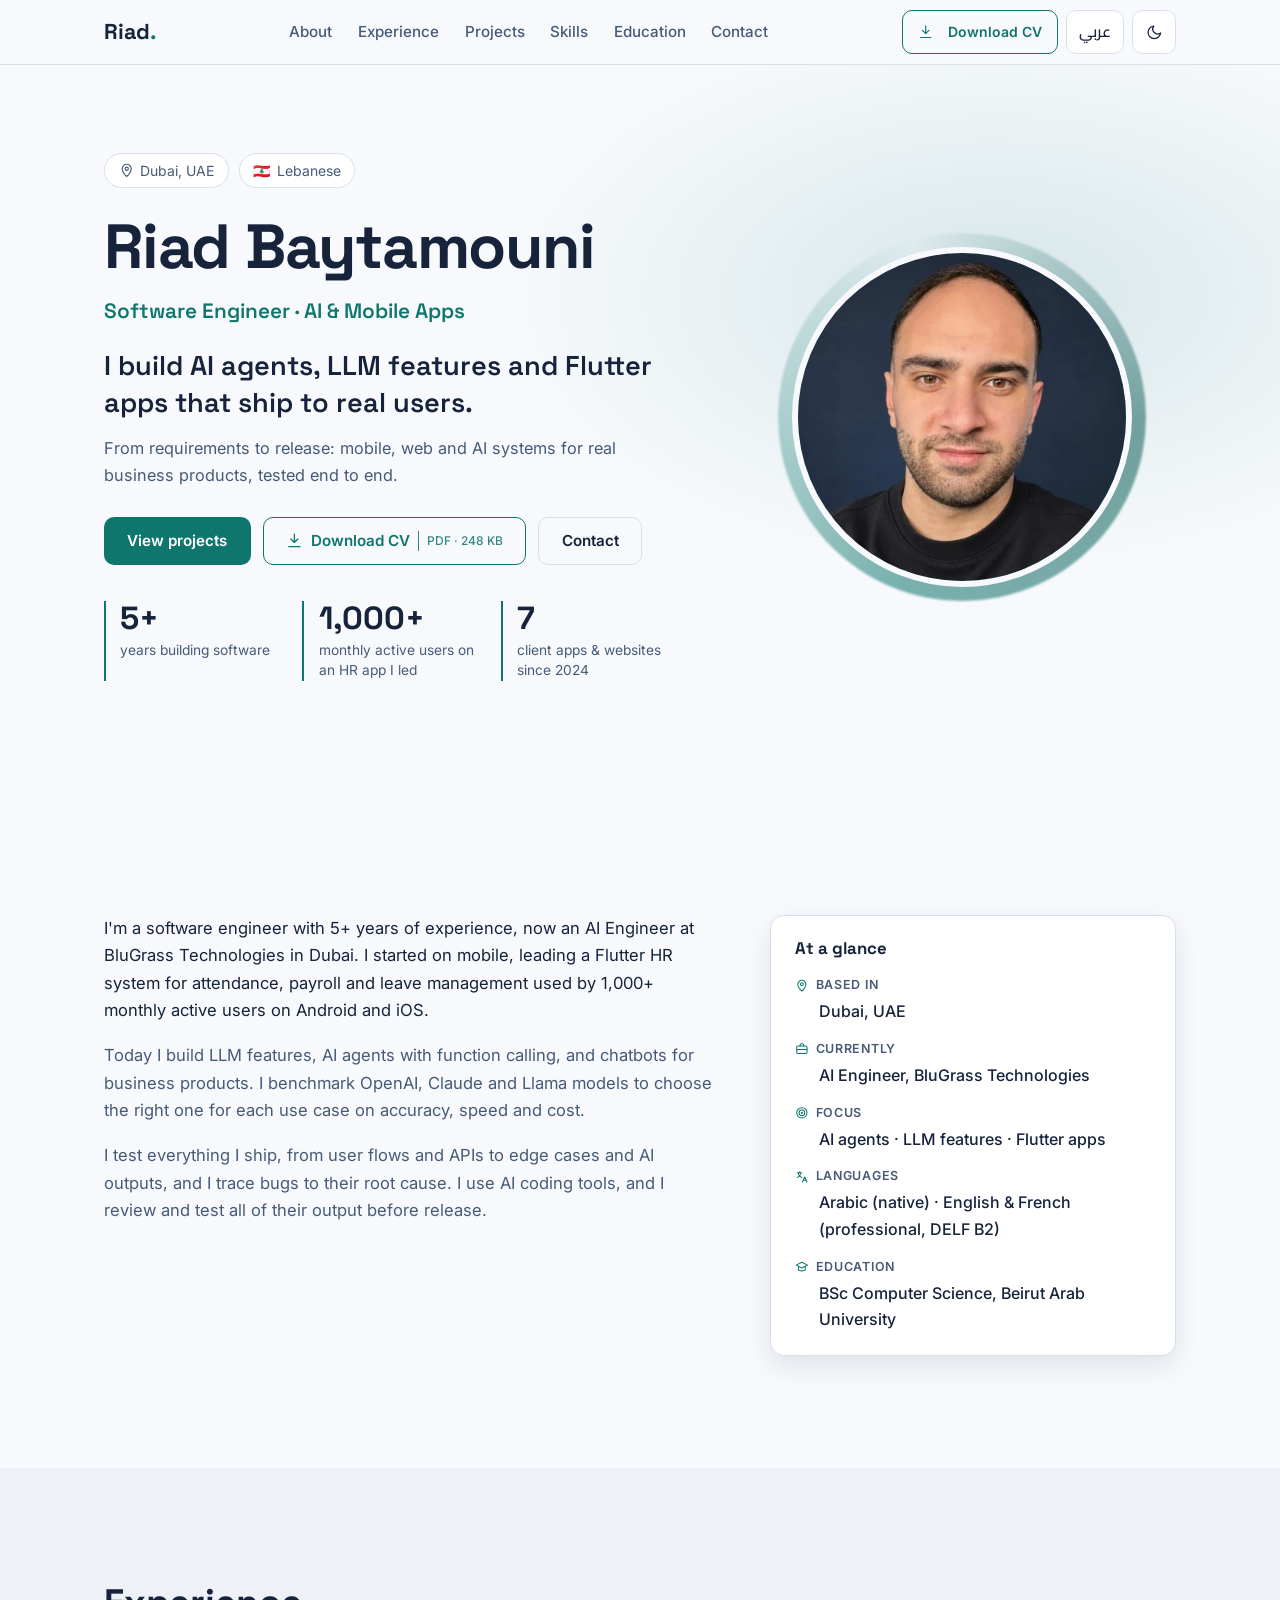
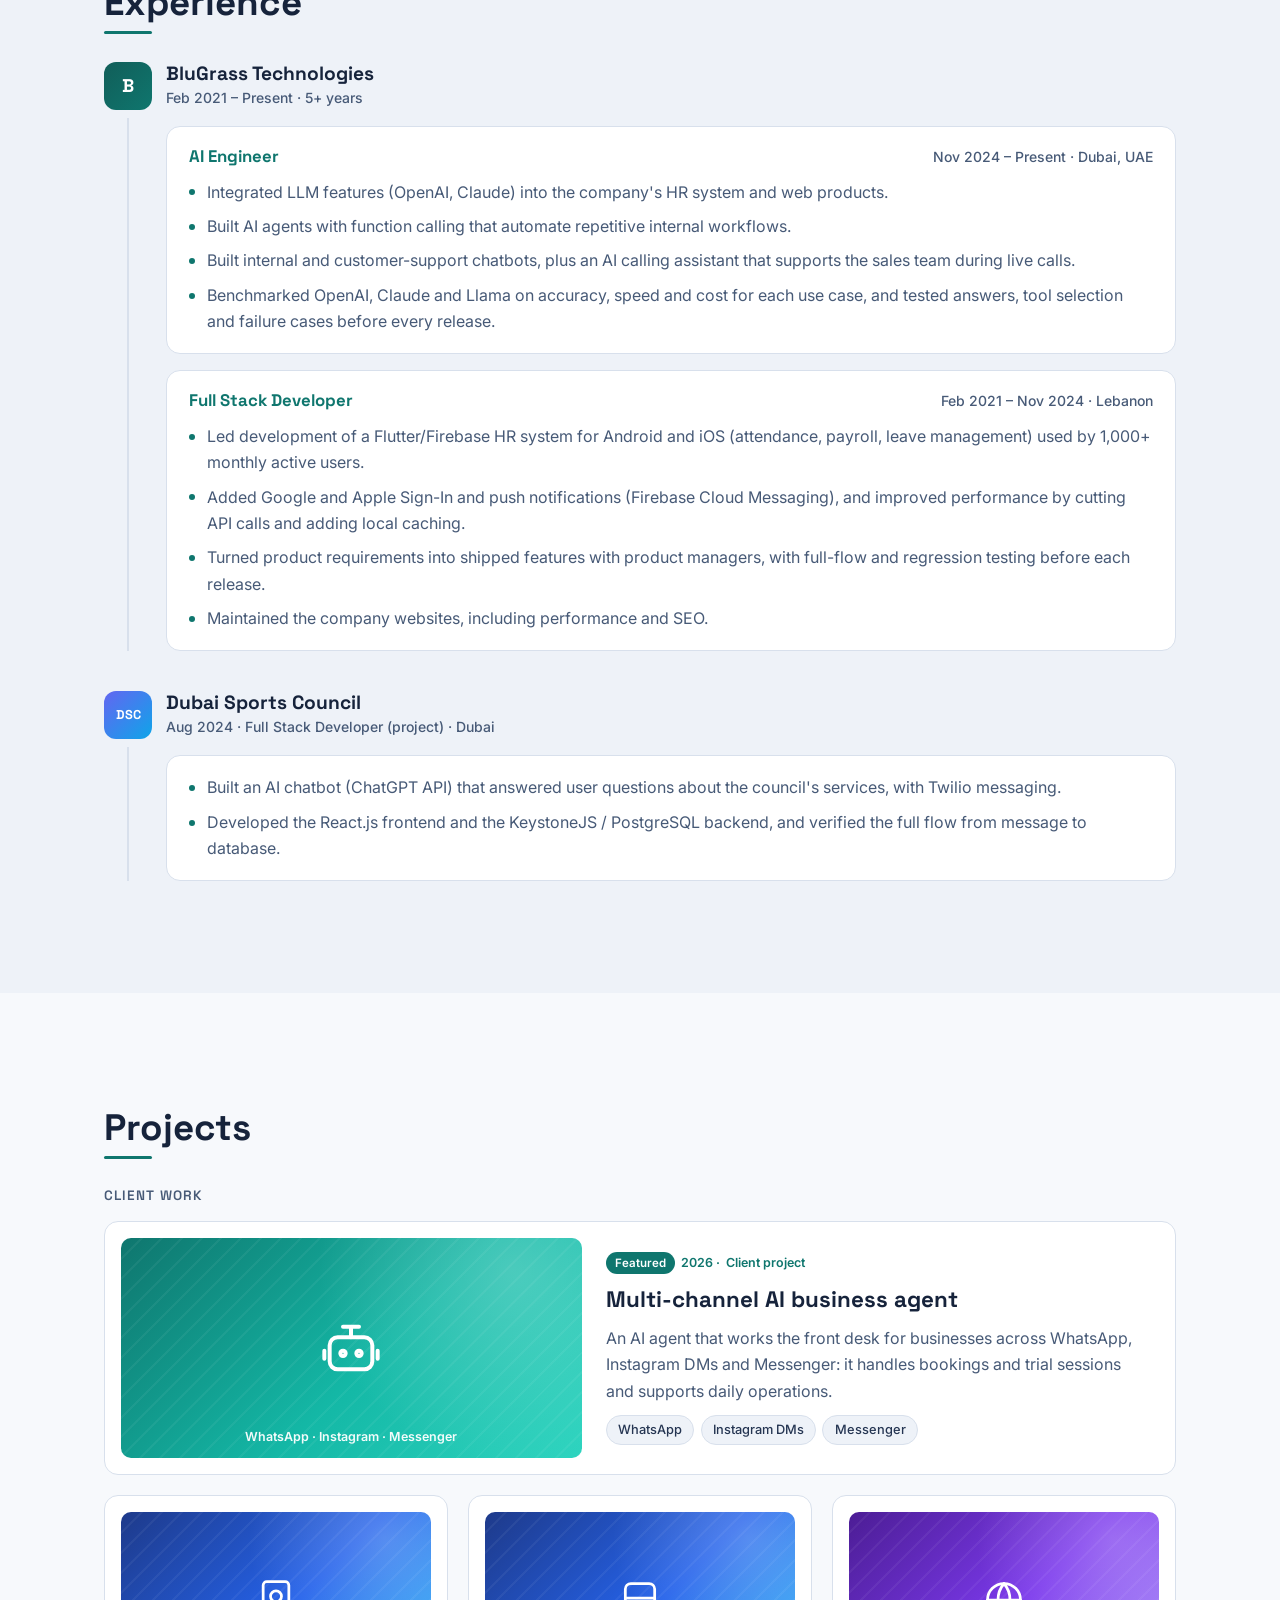
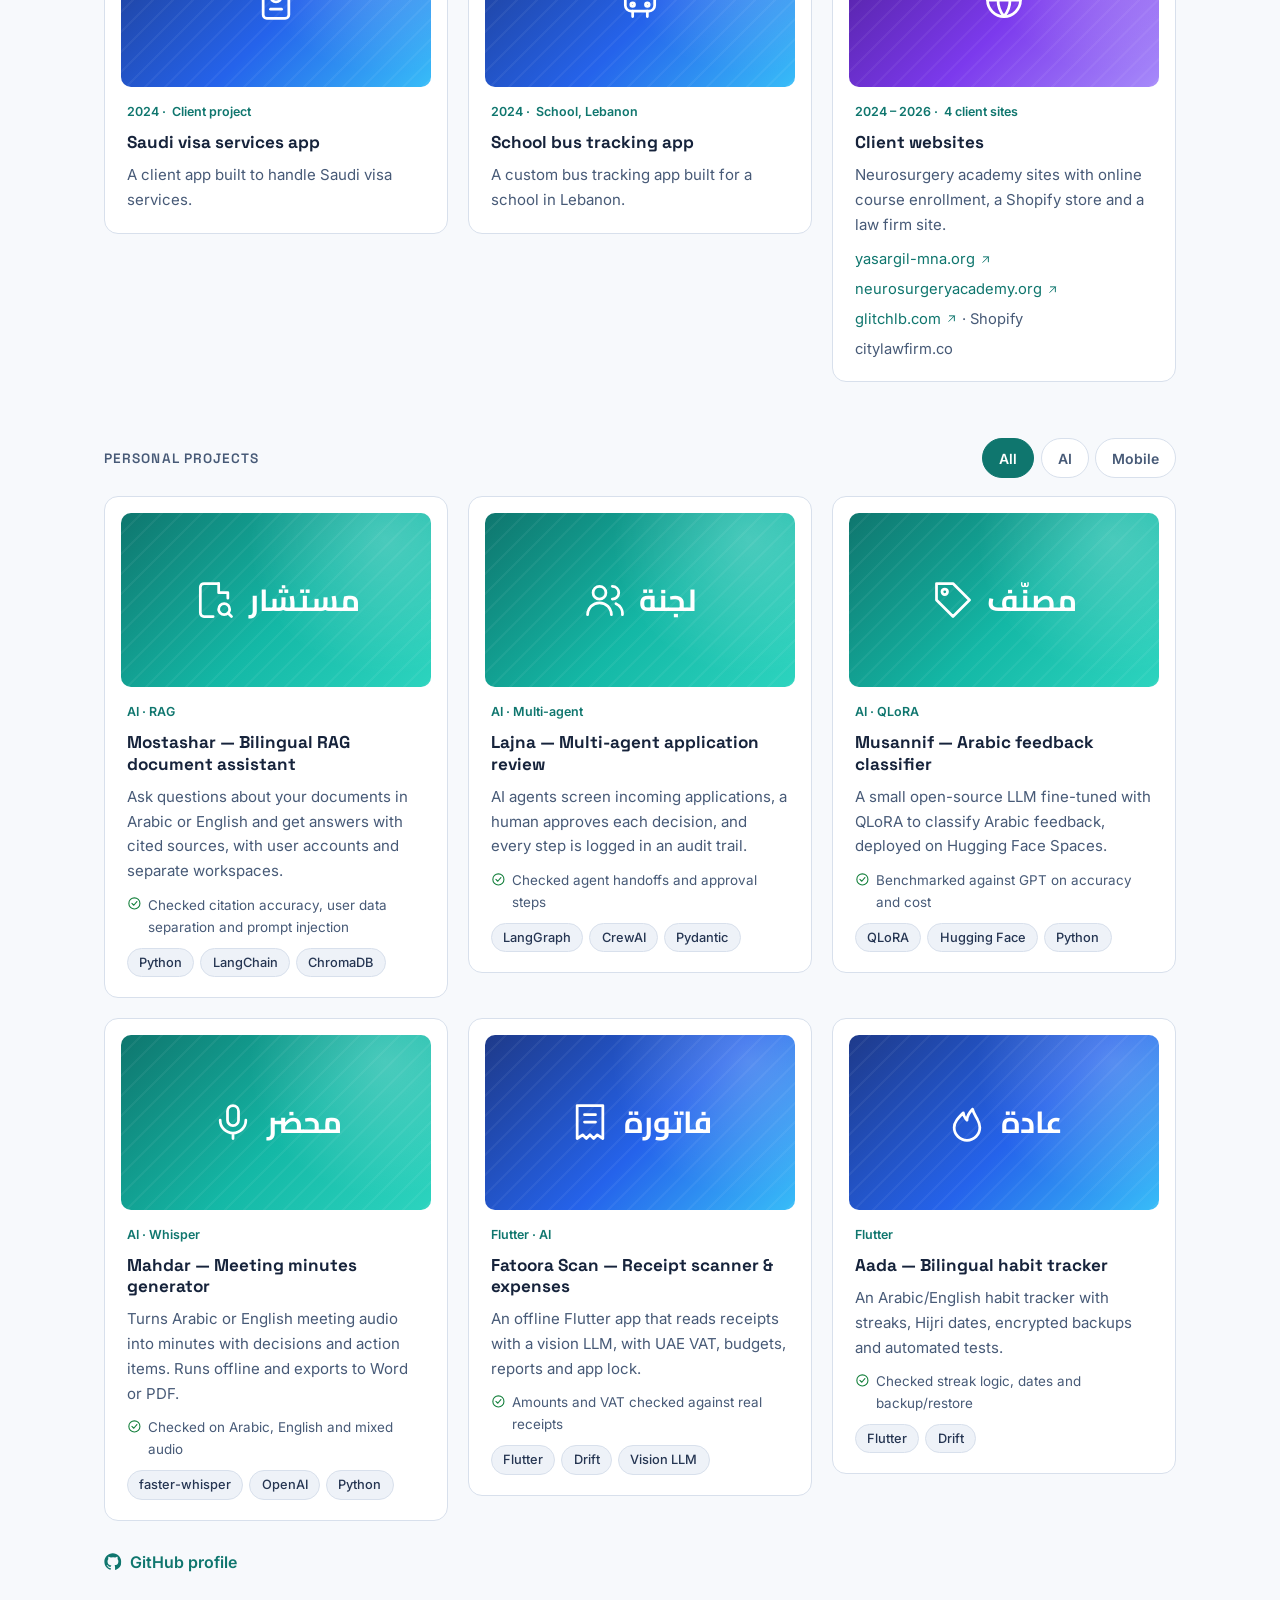
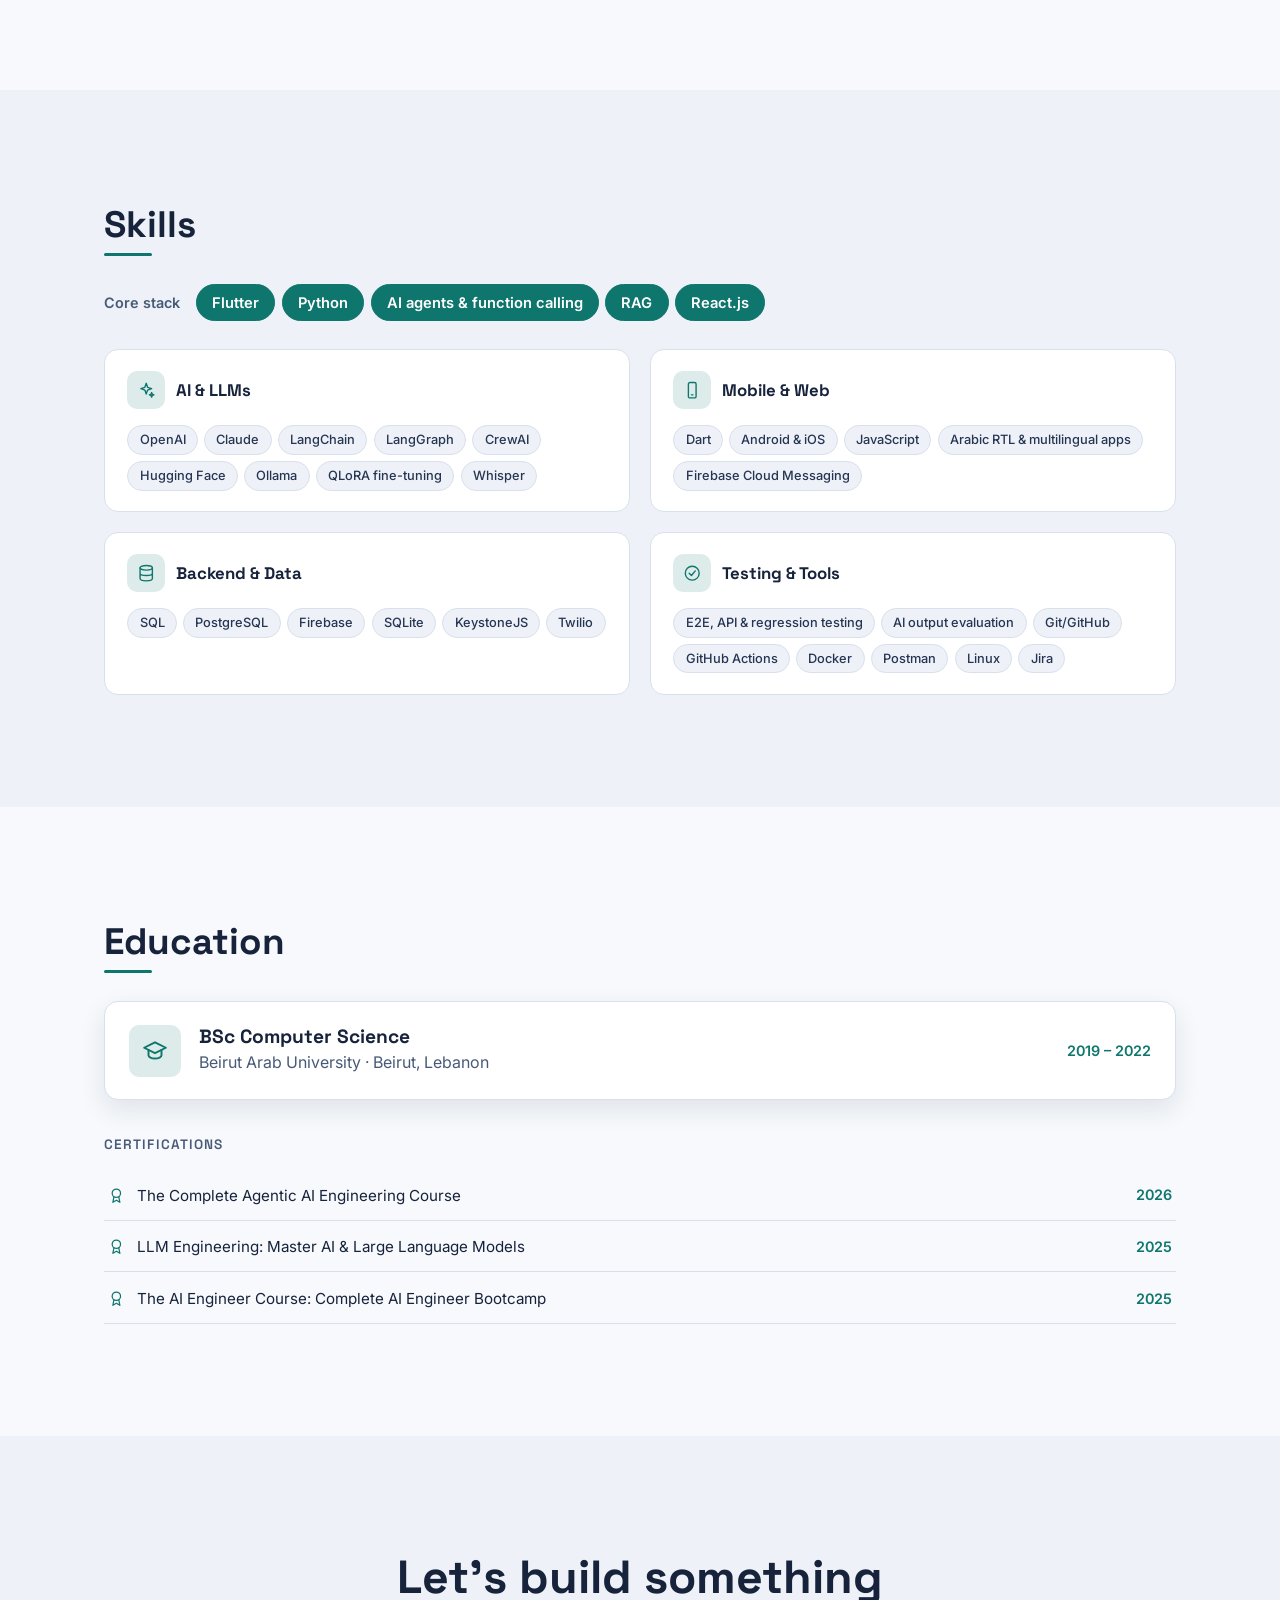
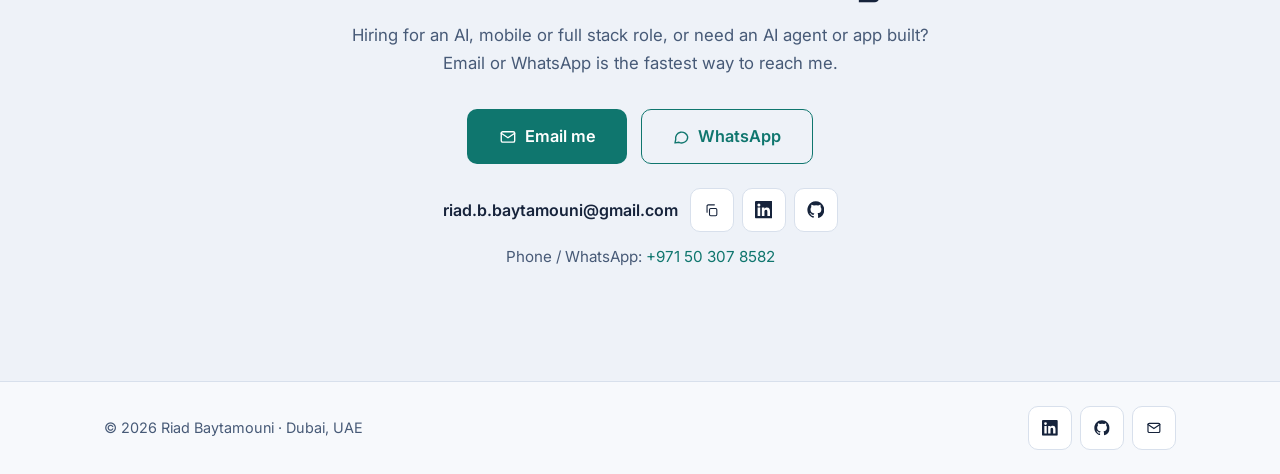
==== commit e71514d4: "Redesign portfolio per audit brief Two-column hero with photo, featured client project, branded proj" ====
--- a/index.html
+++ b/index.html
@@ -3,27 +3,48 @@
 <head>
   <meta charset="UTF-8">
   <meta name="viewport" content="width=device-width, initial-scale=1">
-  <title>Riad Baytamouni — Software Engineer · AI &amp; Mobile Apps | UAE</title>
-  <meta name="description" content="Riad Baytamouni — Software Engineer (AI & Mobile Apps) in the UAE. 5+ years building and testing Flutter apps, web products, LLM features, AI agents and chatbots. Led an HR app used by 1,000+ monthly active users.">
+  <title data-i18n="meta.title">Riad Baytamouni — Software Engineer · AI &amp; Mobile Apps | Dubai</title>
+  <meta name="description" data-i18n-content="meta.desc" content="Riad Baytamouni, Software Engineer (AI &amp; Mobile Apps) in Dubai. 5+ years building AI agents, LLM features, chatbots and Flutter apps. Led an HR app used by 1,000+ monthly active users.">
   <meta name="theme-color" content="#0b1220">
-  <meta property="og:type" content="website">
-  <meta property="og:title" content="Riad Baytamouni — Software Engineer · AI &amp; Mobile Apps">
-  <meta property="og:description" content="Software engineer in the UAE building and testing mobile, web and AI systems: Flutter apps, LLM features, AI agents and chatbots.">
+  <link rel="canonical" href="https://riadbaytamouni.github.io/">
+  <link rel="alternate" hreflang="en" href="https://riadbaytamouni.github.io/">
+  <link rel="alternate" hreflang="ar" href="https://riadbaytamouni.github.io/ar/">
+  <link rel="alternate" hreflang="x-default" href="https://riadbaytamouni.github.io/">
+  <meta property="og:type" content="profile">
+  <meta property="og:locale" content="en_US">
+  <meta property="og:site_name" content="Riad Baytamouni">
+  <meta property="og:title" data-i18n-content="meta.ogTitle" content="Riad Baytamouni — Software Engineer · AI &amp; Mobile Apps">
+  <meta property="og:description" data-i18n-content="meta.ogDesc" content="I build AI agents, LLM features and Flutter apps that ship to real users. Based in Dubai.">
   <meta property="og:url" content="https://riadbaytamouni.github.io/">
-  <meta property="og:image" content="https://riadbaytamouni.github.io/profile.jpg">
-  <meta name="twitter:card" content="summary">
-  <link rel="canonical" href="https://riadbaytamouni.github.io/">
-  <link rel="icon" href="data:image/svg+xml,%3Csvg xmlns='http://www.w3.org/2000/svg' viewBox='0 0 64 64'%3E%3Crect width='64' height='64' rx='14' fill='%2314b8a6'/%3E%3Ctext x='32' y='44' font-family='Arial,sans-serif' font-size='34' font-weight='700' text-anchor='middle' fill='%23052925'%3ER%3C/text%3E%3C/svg%3E">
+  <meta property="og:image" content="https://riadbaytamouni.github.io/og.png">
+  <meta property="og:image:width" content="1200">
+  <meta property="og:image:height" content="630">
+  <meta property="og:image:alt" content="Riad Baytamouni — Software Engineer, AI &amp; Mobile Apps">
+  <meta name="twitter:card" content="summary_large_image">
+  <meta name="twitter:image" content="https://riadbaytamouni.github.io/og.png">
+  <link rel="icon" href="favicon.svg" type="image/svg+xml">
+  <link rel="apple-touch-icon" href="apple-touch-icon.png">
+  <link rel="manifest" href="site.webmanifest">
   <link rel="preconnect" href="https://fonts.googleapis.com">
   <link rel="preconnect" href="https://fonts.gstatic.com" crossorigin>
-  <link href="https://fonts.googleapis.com/css2?family=Space+Grotesk:wght@400;500;600;700&family=Inter:wght@400;500;600&family=Cairo:wght@400;500;600;700&display=swap" rel="stylesheet">
+  <link href="https://fonts.googleapis.com/css2?family=Space+Grotesk:wght@500;600;700&family=Inter:wght@400;500;600&family=Cairo:wght@400;600;700&display=swap" rel="stylesheet">
   <link rel="stylesheet" href="style.css">
+  <script>
+    // Runs before paint: turn on animations only when JS works, and apply the saved/system theme without a flash.
+    (function () {
+      var d = document.documentElement, t = null;
+      d.classList.add("js");
+      try { t = localStorage.getItem("theme"); } catch (e) {}
+      if (t !== "light" && t !== "dark") t = matchMedia("(prefers-color-scheme: light)").matches ? "light" : "dark";
+      d.dataset.theme = t;
+    })();
+  </script>
   <script type="application/ld+json">
   {
     "@context": "https://schema.org",
     "@type": "Person",
     "name": "Riad Bilal Baytamouni",
-    "alternateName": "Riad Baytamouni",
+    "alternateName": ["Riad Baytamouni", "رياض بيتموني"],
     "jobTitle": "Software Engineer — AI & Mobile Apps",
     "worksFor": { "@type": "Organization", "name": "BluGrass Technologies" },
     "address": { "@type": "PostalAddress", "addressLocality": "Dubai", "addressCountry": "AE" },
@@ -31,7 +52,7 @@
     "telephone": "+971503078582",
     "nationality": "Lebanese",
     "knowsLanguage": ["ar", "en", "fr"],
-    "knowsAbout": ["Flutter", "Python", "LLM integration", "AI agents", "RAG", "Software testing"],
+    "knowsAbout": ["Flutter", "Python", "AI agents", "LLM integration", "RAG", "React.js", "Software testing"],
     "url": "https://riadbaytamouni.github.io/",
     "image": "https://riadbaytamouni.github.io/profile.jpg",
     "sameAs": [
@@ -44,11 +65,47 @@
 </head>
 <body>
 
+<!-- Icon sprite -->
+<svg xmlns="http://www.w3.org/2000/svg" style="display:none">
+  <symbol id="i-sun" viewBox="0 0 24 24"><circle cx="12" cy="12" r="4"/><path d="M12 2v2m0 16v2M4.9 4.9l1.4 1.4m11.4 11.4 1.4 1.4M2 12h2m16 0h2M4.9 19.1l1.4-1.4m11.4-11.4 1.4-1.4"/></symbol>
+  <symbol id="i-moon" viewBox="0 0 24 24"><path d="M21 12.8A9 9 0 1 1 11.2 3a7 7 0 0 0 9.8 9.8Z"/></symbol>
+  <symbol id="i-menu" viewBox="0 0 24 24"><path d="M4 6h16M4 12h16M4 18h16"/></symbol>
+  <symbol id="i-close" viewBox="0 0 24 24"><path d="M6 6l12 12M18 6 6 18"/></symbol>
+  <symbol id="i-download" viewBox="0 0 24 24"><path d="M12 3v12m0 0-5-5m5 5 5-5M4 21h16"/></symbol>
+  <symbol id="i-pin" viewBox="0 0 24 24"><path d="M12 21s7-6.2 7-12a7 7 0 0 0-14 0c0 5.8 7 12 7 12Z"/><circle cx="12" cy="9" r="2.5"/></symbol>
+  <symbol id="i-briefcase" viewBox="0 0 24 24"><rect x="3" y="7" width="18" height="13" rx="2"/><path d="M9 7V5a2 2 0 0 1 2-2h2a2 2 0 0 1 2 2v2M3 13h18"/></symbol>
+  <symbol id="i-target" viewBox="0 0 24 24"><circle cx="12" cy="12" r="9"/><circle cx="12" cy="12" r="5"/><circle cx="12" cy="12" r="1"/></symbol>
+  <symbol id="i-lang" viewBox="0 0 24 24"><path d="M4 5h8M8 3v2M6 5c0 4 3 7 6 8M10 5c0 3-3 7-6 8M13 21l4-9 4 9M14.5 18h5"/></symbol>
+  <symbol id="i-cap" viewBox="0 0 24 24"><path d="m2 9 10-5 10 5-10 5Z"/><path d="M6 11v5c0 1.5 2.7 3 6 3s6-1.5 6-3v-5"/></symbol>
+  <symbol id="i-award" viewBox="0 0 24 24"><circle cx="12" cy="9" r="6"/><path d="m8.5 14-1.5 8 5-3 5 3-1.5-8"/></symbol>
+  <symbol id="i-bot" viewBox="0 0 24 24"><rect x="4" y="8" width="16" height="12" rx="3"/><path d="M12 8V4M9 4h6M2 13v3M22 13v3"/><circle cx="9" cy="14" r="1"/><circle cx="15" cy="14" r="1"/></symbol>
+  <symbol id="i-passport" viewBox="0 0 24 24"><rect x="5" y="2" width="14" height="20" rx="2"/><circle cx="12" cy="10" r="3"/><path d="M9 17h6"/></symbol>
+  <symbol id="i-bus" viewBox="0 0 24 24"><rect x="4" y="3" width="16" height="15" rx="3"/><path d="M4 11h16M8 18v3M16 18v3"/><circle cx="8" cy="14.5" r="1"/><circle cx="16" cy="14.5" r="1"/></symbol>
+  <symbol id="i-globe" viewBox="0 0 24 24"><circle cx="12" cy="12" r="9"/><path d="M3 12h18M12 3a14 14 0 0 1 0 18M12 3a14 14 0 0 0 0 18"/></symbol>
+  <symbol id="i-search-doc" viewBox="0 0 24 24"><path d="M14 3H6a2 2 0 0 0-2 2v14a2 2 0 0 0 2 2h5"/><path d="M14 3v5h5M19 8v3"/><circle cx="17" cy="17" r="3"/><path d="m21 21-1.8-1.8"/></symbol>
+  <symbol id="i-users" viewBox="0 0 24 24"><circle cx="9" cy="8" r="3.5"/><path d="M2.5 20a6.5 6.5 0 0 1 13 0M16 4.5a3.5 3.5 0 0 1 0 7M18 14a6 6 0 0 1 3.5 6"/></symbol>
+  <symbol id="i-tag" viewBox="0 0 24 24"><path d="M3 12V3h9l9 9-9 9Z"/><circle cx="7.5" cy="7.5" r="1.5"/></symbol>
+  <symbol id="i-mic" viewBox="0 0 24 24"><rect x="9" y="3" width="6" height="11" rx="3"/><path d="M5 11a7 7 0 0 0 14 0M12 18v3"/></symbol>
+  <symbol id="i-receipt" viewBox="0 0 24 24"><path d="M5 3h14v18l-3-2-2 2-2-2-2 2-2-2-3 2Z"/><path d="M9 8h6M9 12h6"/></symbol>
+  <symbol id="i-flame" viewBox="0 0 24 24"><path d="M12 22a7 7 0 0 0 7-7c0-4-3-6-4-10-2 2-3 4-3 6-1-1-2-2-2-4-3 3-5 5-5 8a7 7 0 0 0 7 7Z"/></symbol>
+  <symbol id="i-sparkle" viewBox="0 0 24 24"><path d="M12 3l1.8 5.2L19 10l-5.2 1.8L12 17l-1.8-5.2L5 10l5.2-1.8Z"/><path d="M19 15l.8 2.2L22 18l-2.2.8L19 21l-.8-2.2L16 18l2.2-.8Z"/></symbol>
+  <symbol id="i-phone" viewBox="0 0 24 24"><rect x="7" y="2" width="10" height="20" rx="2"/><path d="M11 18h2"/></symbol>
+  <symbol id="i-db" viewBox="0 0 24 24"><ellipse cx="12" cy="5" rx="8" ry="3"/><path d="M4 5v14c0 1.7 3.6 3 8 3s8-1.3 8-3V5M4 12c0 1.7 3.6 3 8 3s8-1.3 8-3"/></symbol>
+  <symbol id="i-check" viewBox="0 0 24 24"><circle cx="12" cy="12" r="9"/><path d="m8 12 3 3 5-6"/></symbol>
+  <symbol id="i-mail" viewBox="0 0 24 24"><rect x="3" y="5" width="18" height="14" rx="2"/><path d="m3 7 9 6 9-6"/></symbol>
+  <symbol id="i-chat" viewBox="0 0 24 24"><path d="M21 12a8 8 0 0 1-11.6 7.1L4 20l1-4.6A8 8 0 1 1 21 12Z"/></symbol>
+  <symbol id="i-copy" viewBox="0 0 24 24"><rect x="9" y="9" width="12" height="12" rx="2"/><path d="M5 15V5a2 2 0 0 1 2-2h10"/></symbol>
+  <symbol id="i-ext" viewBox="0 0 24 24"><path d="M7 17 17 7M8 7h9v9"/></symbol>
+  <symbol id="i-github" viewBox="0 0 24 24"><path fill="currentColor" stroke="none" d="M12 .5C5.7.5.5 5.7.5 12c0 5.1 3.3 9.4 7.9 10.9.6.1.8-.3.8-.6v-2c-3.2.7-3.9-1.5-3.9-1.5-.5-1.3-1.3-1.7-1.3-1.7-1-.7.1-.7.1-.7 1.2.1 1.8 1.2 1.8 1.2 1 1.8 2.8 1.3 3.5 1 .1-.8.4-1.3.7-1.6-2.6-.3-5.3-1.3-5.3-5.7 0-1.3.5-2.3 1.2-3.1-.1-.3-.5-1.5.1-3.2 0 0 1-.3 3.3 1.2a11.5 11.5 0 0 1 6 0C17.3 4.7 18.3 5 18.3 5c.6 1.7.2 2.9.1 3.2.8.8 1.2 1.8 1.2 3.1 0 4.4-2.7 5.4-5.3 5.7.4.4.8 1.1.8 2.2v3.3c0 .3.2.7.8.6A11.5 11.5 0 0 0 23.5 12C23.5 5.7 18.3.5 12 .5Z"/></symbol>
+  <symbol id="i-linkedin" viewBox="0 0 24 24"><path fill="currentColor" stroke="none" d="M20.45 20.45h-3.56v-5.57c0-1.33-.02-3.04-1.85-3.04-1.85 0-2.14 1.45-2.14 2.94v5.67H9.35V9h3.41v1.56h.05c.48-.9 1.64-1.85 3.37-1.85 3.6 0 4.27 2.37 4.27 5.46v6.28ZM5.34 7.43a2.06 2.06 0 1 1 0-4.13 2.06 2.06 0 0 1 0 4.13ZM7.12 20.45H3.56V9h3.56v11.45ZM22.22 0H1.77C.79 0 0 .77 0 1.73v20.54C0 23.23.79 24 1.77 24h20.45c.98 0 1.78-.77 1.78-1.73V1.73C24 .77 23.2 0 22.22 0Z"/></symbol>
+</svg>
+
 <a href="#main" class="skip-link" data-i18n="nav.skip">Skip to content</a>
 
 <header class="navbar" id="navbar">
-  <nav class="nav-inner container" aria-label="Main navigation">
-    <a href="#hero" class="brand">Riad<span class="accent">.</span></a>
+  <nav class="nav-inner container" aria-label="Main navigation" data-i18n-aria="nav.label">
+    <!-- The brand mark stays "Riad." in Latin in both languages on purpose: it's the logo. -->
+    <a href="#hero" class="brand" aria-label="Riad Baytamouni, back to top" data-i18n-aria="nav.home">Riad<span class="accent">.</span></a>
     <ul class="nav-links" id="navLinks">
       <li><a href="#about" data-i18n="nav.about">About</a></li>
       <li><a href="#experience" data-i18n="nav.experience">Experience</a></li>
@@ -56,15 +113,18 @@
       <li><a href="#skills" data-i18n="nav.skills">Skills</a></li>
       <li><a href="#education" data-i18n="nav.education">Education</a></li>
       <li><a href="#contact" data-i18n="nav.contact">Contact</a></li>
+      <li class="nav-cv-mobile"><a href="cv.pdf" download="Riad_Baytamouni_CV.pdf" data-i18n="nav.cv">Download CV</a></li>
     </ul>
     <div class="nav-actions">
-      <button id="langToggle" class="toggle-btn" aria-label="Switch language">عربي</button>
-      <button id="themeToggle" class="toggle-btn icon-btn" aria-label="Toggle dark / light mode">
-        <svg id="iconSun" width="18" height="18" viewBox="0 0 24 24" fill="none" stroke="currentColor" stroke-width="2" stroke-linecap="round" aria-hidden="true"><circle cx="12" cy="12" r="4"/><path d="M12 2v2m0 16v2M4.9 4.9l1.4 1.4m11.4 11.4 1.4 1.4M2 12h2m16 0h2M4.9 19.1l1.4-1.4m11.4-11.4 1.4-1.4"/></svg>
-        <svg id="iconMoon" width="18" height="18" viewBox="0 0 24 24" fill="none" stroke="currentColor" stroke-width="2" stroke-linecap="round" stroke-linejoin="round" aria-hidden="true" hidden><path d="M21 12.8A9 9 0 1 1 11.2 3a7 7 0 0 0 9.8 9.8Z"/></svg>
+      <a href="cv.pdf" download="Riad_Baytamouni_CV.pdf" class="btn btn-sm btn-outline nav-cv"><svg class="icon" aria-hidden="true"><use href="#i-download"/></svg><span data-i18n="nav.cv">Download CV</span></a>
+      <a id="langToggle" class="toggle-btn lang-btn" href="ar/" hreflang="ar" lang="ar" aria-label="النسخة العربية">عربي</a>
+      <button id="themeToggle" class="toggle-btn icon-btn" type="button" aria-label="Switch to light mode">
+        <svg class="icon icon-sun" aria-hidden="true"><use href="#i-sun"/></svg>
+        <svg class="icon icon-moon" aria-hidden="true"><use href="#i-moon"/></svg>
       </button>
-      <button id="menuToggle" class="toggle-btn icon-btn menu-btn" aria-label="Open menu" aria-expanded="false" aria-controls="navLinks">
-        <svg width="20" height="20" viewBox="0 0 24 24" fill="none" stroke="currentColor" stroke-width="2" stroke-linecap="round" aria-hidden="true"><path d="M4 6h16M4 12h16M4 18h16"/></svg>
+      <button id="menuToggle" class="toggle-btn icon-btn menu-btn" type="button" aria-label="Open menu" aria-expanded="false" aria-controls="navLinks" data-i18n-aria="nav.menu">
+        <svg class="icon icon-open" aria-hidden="true"><use href="#i-menu"/></svg>
+        <svg class="icon icon-close" aria-hidden="true"><use href="#i-close"/></svg>
       </button>
     </div>
   </nav>
@@ -73,24 +133,36 @@
 <main id="main">
   <!-- HERO -->
   <section id="hero" class="hero">
-    <div class="container hero-inner">
-      <p class="hero-badges reveal">
-        <span class="badge">📍 <span data-i18n="hero.location">Dubai, UAE</span></span>
-        <span class="badge">🇱🇧 <span data-i18n="hero.nationality">Lebanese</span></span>
-      </p>
-      <h1 class="reveal" data-i18n="hero.name">Riad Baytamouni</h1>
-      <p class="hero-title reveal" data-i18n="hero.title">Software Engineer · AI &amp; Mobile Apps</p>
-      <p class="hero-sub reveal" data-i18n="hero.sub">I build and test mobile, web and AI systems from requirements to release: Flutter apps, LLM features, AI agents and chatbots for real business products.</p>
-      <div class="hero-cta reveal">
-        <a href="#projects" class="btn btn-primary" data-i18n="hero.viewProjects">View Projects</a>
-        <a href="cv.pdf" class="btn btn-outline" download="Riad_Baytamouni_CV.pdf" data-i18n="hero.downloadCV">Download CV</a>
-        <a href="#contact" class="btn btn-ghost" data-i18n="hero.contact">Contact</a>
-      </div>
-      <dl class="stats reveal">
-        <div class="stat"><dt><span dir="ltr">5+</span></dt><dd data-i18n="stats.years">years building software</dd></div>
-        <div class="stat"><dt><span dir="ltr">1,000+</span></dt><dd data-i18n="stats.mau">monthly active users on an app I led</dd></div>
-        <div class="stat"><dt><span dir="ltr">3</span></dt><dd data-i18n="stats.langs">languages: Arabic, English, French</dd></div>
-      </dl>
+    <div class="container hero-grid">
+      <div class="hero-text">
+        <p class="hero-badges">
+          <span class="badge"><svg class="icon" aria-hidden="true"><use href="#i-pin"/></svg><span data-i18n="hero.location">Dubai, UAE</span></span>
+          <span class="badge">🇱🇧 <span data-i18n="hero.nationality">Lebanese</span></span>
+          <!-- TODO(Riad): show "Open to work"? Remove the `hidden` attribute below to turn it on. -->
+          <span class="badge badge-open" hidden><span class="pulse" aria-hidden="true"></span><span data-i18n="hero.open">Open to work</span></span>
+        </p>
+        <h1 data-i18n="hero.name">Riad Baytamouni</h1>
+        <p class="hero-title" data-i18n="hero.title">Software Engineer · AI &amp; Mobile Apps</p>
+        <p class="hero-lead" data-i18n="hero.lead">I build AI agents, LLM features and Flutter apps that ship to real users.</p>
+        <p class="hero-sub" data-i18n="hero.sub">From requirements to release: mobile, web and AI systems for real business products, tested end to end.</p>
+        <div class="hero-cta">
+          <a href="#projects" class="btn btn-primary" data-i18n="hero.viewProjects">View projects</a>
+          <a href="cv.pdf" class="btn btn-outline" download="Riad_Baytamouni_CV.pdf"><svg class="icon" aria-hidden="true"><use href="#i-download"/></svg><span data-i18n="hero.downloadCV">Download CV</span><span class="btn-hint" dir="ltr" data-i18n="hero.cvHint">PDF · 248 KB</span></a>
+          <a href="#contact" class="btn btn-ghost" data-i18n="hero.contact">Contact</a>
+        </div>
+        <!-- TODO(Riad): swap/add stats with confirmed numbers (agents/chatbots shipped to production, hours saved…). -->
+        <dl class="stats">
+          <div class="stat"><dt><span dir="ltr">5+</span></dt><dd data-i18n="stats.years">years building software</dd></div>
+          <div class="stat"><dt><span dir="ltr">1,000+</span></dt><dd data-i18n="stats.mau">monthly active users on an HR app I led</dd></div>
+          <div class="stat"><dt><span dir="ltr">7</span></dt><dd data-i18n="stats.clients">client apps &amp; websites since 2024</dd></div>
+        </dl>
+      </div>
+      <div class="hero-photo">
+        <picture>
+          <source srcset="profile.webp" type="image/webp">
+          <img src="profile.jpg" alt="Portrait of Riad Baytamouni" data-i18n-alt="hero.photoAlt" width="400" height="400" fetchpriority="high">
+        </picture>
+      </div>
     </div>
   </section>
 
@@ -100,14 +172,20 @@
       <h2 class="section-title reveal" data-i18n="about.title">About</h2>
       <div class="about-grid">
         <div class="about-text reveal">
-          <p data-i18n="about.p1">I'm a software engineer with 5+ years of experience, currently an AI Engineer at BluGrass Technologies in Dubai. I started on mobile: I led a Flutter HR system covering attendance, payroll and leave management, used by 1,000+ monthly active users on Android and iOS.</p>
-          <p data-i18n="about.p2">Today I build LLM features, AI agents with function calling, and chatbots for business products, and I benchmark OpenAI, Claude and Llama models to pick the right one for each use case on accuracy, speed and cost.</p>
-          <p data-i18n="about.p3">I test everything I deliver: user flows, APIs, login and permissions, edge cases and AI outputs. When something breaks, I trace it to the root cause and run regression tests after the fix. I use AI coding tools, and I review and test all of their output before release.</p>
-          <p class="about-langs"><strong data-i18n="about.langsLabel">Languages:</strong> <span data-i18n="about.langs">Arabic (native) · English (professional) · French (professional, DELF B2)</span></p>
-        </div>
-        <div class="about-photo reveal">
-          <img src="profile.jpg" alt="Riad Baytamouni" width="320" height="320" loading="lazy" onerror="this.parentElement.classList.add('no-photo')">
-        </div>
+          <p data-i18n="about.p1">I'm a software engineer with 5+ years of experience, now an AI Engineer at BluGrass Technologies in Dubai. I started on mobile, leading a Flutter HR system for attendance, payroll and leave management used by 1,000+ monthly active users on Android and iOS.</p>
+          <p data-i18n="about.p2">Today I build LLM features, AI agents with function calling, and chatbots for business products. I benchmark OpenAI, Claude and Llama models to choose the right one for each use case on accuracy, speed and cost.</p>
+          <p data-i18n="about.p3">I test everything I ship, from user flows and APIs to edge cases and AI outputs, and I trace bugs to their root cause. I use AI coding tools, and I review and test all of their output before release.</p>
+        </div>
+        <aside class="glance reveal" aria-labelledby="glanceTitle">
+          <h3 id="glanceTitle" data-i18n="glance.title">At a glance</h3>
+          <dl>
+            <div><dt><svg class="icon" aria-hidden="true"><use href="#i-pin"/></svg><span data-i18n="glance.based">Based in</span></dt><dd data-i18n="glance.basedV">Dubai, UAE</dd></div>
+            <div><dt><svg class="icon" aria-hidden="true"><use href="#i-briefcase"/></svg><span data-i18n="glance.now">Currently</span></dt><dd data-i18n="glance.nowV">AI Engineer, BluGrass Technologies</dd></div>
+            <div><dt><svg class="icon" aria-hidden="true"><use href="#i-target"/></svg><span data-i18n="glance.focus">Focus</span></dt><dd data-i18n="glance.focusV">AI agents · LLM features · Flutter apps</dd></div>
+            <div><dt><svg class="icon" aria-hidden="true"><use href="#i-lang"/></svg><span data-i18n="glance.langs">Languages</span></dt><dd data-i18n="glance.langsV">Arabic (native) · English &amp; French (professional, DELF B2)</dd></div>
+            <div><dt><svg class="icon" aria-hidden="true"><use href="#i-cap"/></svg><span data-i18n="glance.edu">Education</span></dt><dd data-i18n="glance.eduV">BSc Computer Science, Beirut Arab University</dd></div>
+          </dl>
+        </aside>
       </div>
     </div>
   </section>
@@ -116,45 +194,55 @@
   <section id="experience" class="section section-alt">
     <div class="container">
       <h2 class="section-title reveal" data-i18n="exp.title">Experience</h2>
+      <!-- TODO(Riad): add confirmed numbers to bullets (workflows automated, hours saved, chatbot volume, % resolved, cost cut, % fewer API calls). -->
       <div class="timeline">
         <article class="timeline-item reveal">
-          <div class="timeline-dot" aria-hidden="true"></div>
-          <h3>BluGrass Technologies</h3>
-          <p class="timeline-date" data-i18n="exp.blugrass.date">Feb 2021 – Present</p>
+          <div class="company">
+            <span class="avatar" aria-hidden="true">B</span>
+            <div>
+              <h3>BluGrass Technologies</h3>
+              <p class="timeline-date" data-i18n="exp.blugrass.date">Feb 2021 – Present · 5+ years</p>
+            </div>
+          </div>
           <div class="role">
-            <h4 data-i18n="exp.ai.role">AI Engineer</h4>
-            <p class="role-date" data-i18n="exp.ai.date">Nov 2024 – Present · Dubai, UAE</p>
+            <div class="role-head">
+              <h4 data-i18n="exp.ai.role">AI Engineer</h4>
+              <p class="role-date" data-i18n="exp.ai.date">Nov 2024 – Present · Dubai, UAE</p>
+            </div>
             <ul class="bullets">
               <li data-i18n="exp.ai.1">Integrated LLM features (OpenAI, Claude) into the company's HR system and web products.</li>
               <li data-i18n="exp.ai.2">Built AI agents with function calling that automate repetitive internal workflows.</li>
-              <li data-i18n="exp.ai.3">Built internal and customer-support chatbots: prompt design, conversation flow and response evaluation.</li>
-              <li data-i18n="exp.ai.4">Built an AI calling assistant that supports the sales team during live calls.</li>
-              <li data-i18n="exp.ai.5">Tested AI answers, agent tool selection and failure cases across varied inputs, and fixed issues before release.</li>
-              <li data-i18n="exp.ai.6">Benchmarked OpenAI, Claude and Llama models on accuracy, speed and cost for each use case.</li>
+              <li data-i18n="exp.ai.3">Built internal and customer-support chatbots, plus an AI calling assistant that supports the sales team during live calls.</li>
+              <li data-i18n="exp.ai.4">Benchmarked OpenAI, Claude and Llama on accuracy, speed and cost for each use case, and tested answers, tool selection and failure cases before every release.</li>
             </ul>
           </div>
           <div class="role">
-            <h4 data-i18n="exp.fs.role">Full Stack Developer</h4>
-            <p class="role-date" data-i18n="exp.fs.date">Feb 2021 – Nov 2024 · Lebanon</p>
+            <div class="role-head">
+              <h4 data-i18n="exp.fs.role">Full Stack Developer</h4>
+              <p class="role-date" data-i18n="exp.fs.date">Feb 2021 – Nov 2024 · Lebanon</p>
+            </div>
             <ul class="bullets">
               <li data-i18n="exp.fs.1">Led development of a Flutter/Firebase HR system for Android and iOS (attendance, payroll, leave management) used by 1,000+ monthly active users.</li>
-              <li data-i18n="exp.fs.2">Integrated Google and Apple Sign-In and push notifications (Firebase Cloud Messaging).</li>
-              <li data-i18n="exp.fs.3">Improved app performance by reducing API calls and adding local caching.</li>
-              <li data-i18n="exp.fs.4">Tested full user flows before each release, ran regression tests after changes, and traced bugs to their root cause.</li>
-              <li data-i18n="exp.fs.5">Turned product requirements into delivered features with product managers.</li>
-              <li data-i18n="exp.fs.6">Maintained the company websites, including performance and SEO.</li>
+              <li data-i18n="exp.fs.2">Added Google and Apple Sign-In and push notifications (Firebase Cloud Messaging), and improved performance by cutting API calls and adding local caching.</li>
+              <li data-i18n="exp.fs.3">Turned product requirements into shipped features with product managers, with full-flow and regression testing before each release.</li>
+              <li data-i18n="exp.fs.4">Maintained the company websites, including performance and SEO.</li>
             </ul>
           </div>
         </article>
         <article class="timeline-item reveal">
-          <div class="timeline-dot" aria-hidden="true"></div>
-          <h3 data-i18n="exp.dsc.company">Dubai Sports Council — Full Stack Developer (project)</h3>
-          <p class="timeline-date" data-i18n="exp.dsc.date">Aug 2024 · Dubai</p>
-          <ul class="bullets">
-            <li data-i18n="exp.dsc.1">Built an AI chatbot (ChatGPT API) that answered user questions about the council's services, with Twilio messaging.</li>
-            <li data-i18n="exp.dsc.2">Developed the React.js frontend and the KeystoneJS / PostgreSQL backend.</li>
-            <li data-i18n="exp.dsc.3">Tested chatbot answers across varied questions and verified the full flow from message to database.</li>
-          </ul>
+          <div class="company">
+            <span class="avatar avatar-alt" aria-hidden="true">DSC</span>
+            <div>
+              <h3 data-i18n="exp.dsc.company">Dubai Sports Council</h3>
+              <p class="timeline-date" data-i18n="exp.dsc.date">Aug 2024 · Full Stack Developer (project) · Dubai</p>
+            </div>
+          </div>
+          <div class="role">
+            <ul class="bullets">
+              <li data-i18n="exp.dsc.1">Built an AI chatbot (ChatGPT API) that answered user questions about the council's services, with Twilio messaging.</li>
+              <li data-i18n="exp.dsc.2">Developed the React.js frontend and the KeystoneJS / PostgreSQL backend, and verified the full flow from message to database.</li>
+            </ul>
+          </div>
         </article>
       </div>
     </div>
@@ -165,84 +253,117 @@
     <div class="container">
       <h2 class="section-title reveal" data-i18n="proj.title">Projects</h2>
 
-      <h3 class="subsection-title reveal" data-i18n="proj.work">Work projects</h3>
+      <h3 class="subsection-title reveal" data-i18n="proj.work">Client work</h3>
+      <!-- TODO(Riad): real 16:9 screenshots can replace the branded .thumb placeholders. -->
       <div class="projects-grid work-grid">
+        <!-- TODO(Riad): stack (LLM provider, framework, WhatsApp Cloud API?) and one result metric. -->
+        <article class="card card-featured reveal">
+          <div class="thumb thumb-ai" aria-hidden="true"><svg class="icon"><use href="#i-bot"/></svg><span class="thumb-label">WhatsApp · Instagram · Messenger</span></div>
+          <div class="card-body">
+            <p class="card-meta"><span class="pill-featured" data-i18n="proj.featured">Featured</span> 2026 · <span data-i18n="proj.client">Client project</span></p>
+            <h4 data-i18n="work.1.name">Multi-channel AI business agent</h4>
+            <p data-i18n="work.1.desc">An AI agent that works the front desk for businesses across WhatsApp, Instagram DMs and Messenger: it handles bookings and trial sessions and supports daily operations.</p>
+            <ul class="chips" aria-label="Channels" data-i18n-aria="proj.channels"><li>WhatsApp</li><li>Instagram DMs</li><li>Messenger</li></ul>
+          </div>
+        </article>
+
+        <!-- TODO(Riad): platform, stack, your role, client type, result. -->
         <article class="card reveal">
-          <p class="card-meta">2026</p>
-          <h4 data-i18n="work.1.name">Multi-channel AI business agent</h4>
-          <p data-i18n="work.1.desc">Handles bookings, trial sessions and daily operations for businesses over WhatsApp, Instagram DMs and Messenger.</p>
-          <ul class="chips" aria-label="Technologies"><li>WhatsApp</li><li>Instagram</li><li>Messenger</li></ul>
-        </article>
-
+          <div class="thumb thumb-mobile" aria-hidden="true"><svg class="icon"><use href="#i-passport"/></svg></div>
+          <p class="card-meta">2024 · <span data-i18n="proj.client">Client project</span></p>
+          <h4 data-i18n="work.2.name">Saudi visa services app</h4>
+          <p data-i18n="work.2.desc">A client app built to handle Saudi visa services.</p>
+        </article>
+
+        <!-- TODO(Riad): platform, stack, features (live GPS? parent notifications?), users. -->
         <article class="card reveal">
-          <p class="card-meta">2024</p>
-          <h4 data-i18n="work.2.name">Saudi visa services app</h4>
-          <p data-i18n="work.2.desc">App for handling Saudi visa services.</p>
+          <div class="thumb thumb-mobile" aria-hidden="true"><svg class="icon"><use href="#i-bus"/></svg></div>
+          <p class="card-meta">2024 · <span data-i18n="proj.school">School, Lebanon</span></p>
+          <h4 data-i18n="work.3.name">School bus tracking app</h4>
+          <p data-i18n="work.3.desc">A custom bus tracking app built for a school in Lebanon.</p>
         </article>
 
         <article class="card reveal">
-          <p class="card-meta">2024</p>
-          <h4 data-i18n="work.3.name">School bus tracking app</h4>
-          <p data-i18n="work.3.desc">Custom bus tracking app built for a school in Lebanon.</p>
-        </article>
-
-        <article class="card reveal">
-          <p class="card-meta">2024 – 2026</p>
+          <div class="thumb thumb-web" aria-hidden="true"><svg class="icon"><use href="#i-globe"/></svg></div>
+          <p class="card-meta">2024 – 2026 · <span data-i18n="proj.4clients">4 client sites</span></p>
           <h4 data-i18n="work.4.name">Client websites</h4>
-          <p data-i18n="work.4.desc">Neurosurgery academy sites with online course enrollment, a Shopify e-commerce store and a law firm site.</p>
+          <p data-i18n="work.4.desc">Neurosurgery academy sites with online course enrollment, a Shopify store and a law firm site.</p>
           <ul class="site-list">
-            <li><a href="https://yasargil-mna.org" rel="noopener" target="_blank">yasargil-mna.org</a></li>
-            <li><a href="https://neurosurgeryacademy.org" rel="noopener" target="_blank">neurosurgeryacademy.org</a></li>
-            <li><a href="https://glitchlb.com" rel="noopener" target="_blank">glitchlb.com</a> <span class="muted">· Shopify</span></li>
-            <li><span>citylawfirm.co</span></li>
+            <li><a href="https://yasargil-mna.org" rel="noopener" target="_blank">yasargil-mna.org<svg class="icon" aria-hidden="true"><use href="#i-ext"/></svg><span class="sr-only" data-i18n="a11y.newTab">(opens in a new tab)</span></a></li>
+            <li><a href="https://neurosurgeryacademy.org" rel="noopener" target="_blank">neurosurgeryacademy.org<svg class="icon" aria-hidden="true"><use href="#i-ext"/></svg><span class="sr-only" data-i18n="a11y.newTab">(opens in a new tab)</span></a></li>
+            <li><a href="https://glitchlb.com" rel="noopener" target="_blank">glitchlb.com<svg class="icon" aria-hidden="true"><use href="#i-ext"/></svg><span class="sr-only" data-i18n="a11y.newTab">(opens in a new tab)</span></a> <span class="muted">· Shopify</span></li>
+            <!-- TODO(Riad): citylawfirm.co's SSL certificate expired (checked 20 Nov 2026). Link it once it's renewed. -->
+            <li><span class="muted">citylawfirm.co</span></li>
           </ul>
         </article>
       </div>
 
-      <h3 class="subsection-title reveal" data-i18n="proj.personal">Personal projects</h3>
-      <div class="projects-grid">
-        <article class="card reveal">
-          <h4 data-i18n="proj.1.name">Mostashar (مستشار) — Bilingual RAG document assistant</h4>
-          <p data-i18n="proj.1.desc">Arabic/English Q&amp;A over your documents with cited sources, user accounts and separate workspaces.</p>
-          <p class="tested"><strong data-i18n="proj.tested">Tested:</strong> <span data-i18n="proj.1.test">answer and citation accuracy, data separation between users, prompt-injection attacks.</span></p>
-          <ul class="chips" aria-label="Technologies"><li>Python</li><li>LangChain</li><li>ChromaDB</li><li>RAG</li></ul>
-        </article>
-
-        <article class="card reveal">
-          <h4 data-i18n="proj.4.name">Lajna (لجنة) — Multi-agent application review system</h4>
-          <p data-i18n="proj.4.desc">AI agents screen applications, with human approval steps and a full audit trail.</p>
-          <p class="tested"><strong data-i18n="proj.tested">Tested:</strong> <span data-i18n="proj.4.test">agent handoffs and approval steps.</span></p>
-          <ul class="chips" aria-label="Technologies"><li>LangGraph</li><li>CrewAI</li><li>Pydantic</li></ul>
-        </article>
-
-        <article class="card reveal">
-          <h4 data-i18n="proj.3.name">Musannif (مصنّف) — Arabic feedback classifier</h4>
-          <p data-i18n="proj.3.desc">Fine-tuned a small open-source LLM with QLoRA, benchmarked it against GPT on accuracy and cost, and deployed it on Hugging Face Spaces.</p>
-          <ul class="chips" aria-label="Technologies"><li>QLoRA</li><li>Hugging Face</li><li>Python</li></ul>
-        </article>
-
-        <article class="card reveal">
-          <h4 data-i18n="proj.5.name">Mahdar (محضر) — Meeting minutes generator</h4>
-          <p data-i18n="proj.5.desc">Turns Arabic/English meeting audio into minutes with decisions and action items. Works offline, with Word/PDF export.</p>
-          <p class="tested"><strong data-i18n="proj.tested">Tested:</strong> <span data-i18n="proj.5.test">Arabic, English and mixed-language audio.</span></p>
-          <ul class="chips" aria-label="Technologies"><li>faster-whisper</li><li>OpenAI</li><li>Python</li></ul>
-        </article>
-
-        <article class="card reveal">
-          <h4 data-i18n="proj.6.name">Fatoora Scan (فاتورة) — Receipt scanner &amp; expense app</h4>
-          <p data-i18n="proj.6.desc">Offline Flutter app that reads receipts with a vision LLM, with UAE VAT, budgets, reports and app lock.</p>
-          <p class="tested"><strong data-i18n="proj.tested">Tested:</strong> <span data-i18n="proj.6.test">extracted amounts and VAT checked against real receipts.</span></p>
-          <ul class="chips" aria-label="Technologies"><li>Flutter</li><li>Drift</li><li>Vision LLM</li></ul>
-        </article>
-
-        <article class="card reveal">
-          <h4 data-i18n="proj.7.name">Aada (عادة) — Bilingual habit tracker</h4>
-          <p data-i18n="proj.7.desc">Streaks, Hijri dates, encrypted backups and automated tests, in Arabic and English.</p>
-          <p class="tested"><strong data-i18n="proj.tested">Tested:</strong> <span data-i18n="proj.7.test">streak logic, date handling, backup and restore.</span></p>
-          <ul class="chips" aria-label="Technologies"><li>Flutter</li><li>Drift</li></ul>
-        </article>
-      </div>
-      <p class="more-link reveal"><a href="https://github.com/riadbaytamouni" rel="noopener" target="_blank" data-i18n="proj.more">More on GitHub →</a></p>
+      <div class="personal-head">
+        <h3 class="subsection-title reveal" data-i18n="proj.personal">Personal projects</h3>
+        <div class="filters reveal" role="group" aria-label="Filter projects" data-i18n-aria="filter.label">
+          <button type="button" class="filter is-active" data-filter="all" aria-pressed="true" data-i18n="filter.all">All</button>
+          <button type="button" class="filter" data-filter="ai" aria-pressed="false" data-i18n="filter.ai">AI</button>
+          <button type="button" class="filter" data-filter="mobile" aria-pressed="false" data-i18n="filter.mobile">Mobile</button>
+        </div>
+      </div>
+      <!-- TODO(Riad): GitHub / live demo / Hugging Face URL for each card (no public repos found on 20 Nov 2026). Add them as .card-links. -->
+      <div class="projects-grid" id="personalGrid">
+        <article class="card reveal" data-cat="ai">
+          <div class="thumb thumb-ai" aria-hidden="true"><svg class="icon"><use href="#i-search-doc"/></svg><span class="thumb-word" lang="ar">مستشار</span></div>
+          <p class="card-meta">AI · RAG</p>
+          <h4 data-i18n="proj.1.name">Mostashar — Bilingual RAG document assistant</h4>
+          <p data-i18n="proj.1.desc">Ask questions about your documents in Arabic or English and get answers with cited sources, with user accounts and separate workspaces.</p>
+          <p class="quality"><svg class="icon" aria-hidden="true"><use href="#i-check"/></svg><span data-i18n="proj.1.q">Checked citation accuracy, user data separation and prompt injection</span></p>
+          <ul class="chips" aria-label="Technologies" data-i18n-aria="proj.tech"><li>Python</li><li>LangChain</li><li>ChromaDB</li></ul>
+        </article>
+
+        <article class="card reveal" data-cat="ai">
+          <div class="thumb thumb-ai" aria-hidden="true"><svg class="icon"><use href="#i-users"/></svg><span class="thumb-word" lang="ar">لجنة</span></div>
+          <p class="card-meta">AI · Multi-agent</p>
+          <h4 data-i18n="proj.4.name">Lajna — Multi-agent application review</h4>
+          <p data-i18n="proj.4.desc">AI agents screen incoming applications, a human approves each decision, and every step is logged in an audit trail.</p>
+          <p class="quality"><svg class="icon" aria-hidden="true"><use href="#i-check"/></svg><span data-i18n="proj.4.q">Checked agent handoffs and approval steps</span></p>
+          <ul class="chips" aria-label="Technologies" data-i18n-aria="proj.tech"><li>LangGraph</li><li>CrewAI</li><li>Pydantic</li></ul>
+        </article>
+
+        <!-- TODO(Riad): benchmark result ("X% accuracy vs GPT at Y× lower cost") + Hugging Face Space URL. -->
+        <article class="card reveal" data-cat="ai">
+          <div class="thumb thumb-ai" aria-hidden="true"><svg class="icon"><use href="#i-tag"/></svg><span class="thumb-word" lang="ar">مصنّف</span></div>
+          <p class="card-meta">AI · QLoRA</p>
+          <h4 data-i18n="proj.3.name">Musannif — Arabic feedback classifier</h4>
+          <p data-i18n="proj.3.desc">A small open-source LLM fine-tuned with QLoRA to classify Arabic feedback, deployed on Hugging Face Spaces.</p>
+          <p class="quality"><svg class="icon" aria-hidden="true"><use href="#i-check"/></svg><span data-i18n="proj.3.q">Benchmarked against GPT on accuracy and cost</span></p>
+          <ul class="chips" aria-label="Technologies" data-i18n-aria="proj.tech"><li>QLoRA</li><li>Hugging Face</li><li>Python</li></ul>
+        </article>
+
+        <article class="card reveal" data-cat="ai">
+          <div class="thumb thumb-ai" aria-hidden="true"><svg class="icon"><use href="#i-mic"/></svg><span class="thumb-word" lang="ar">محضر</span></div>
+          <p class="card-meta">AI · Whisper</p>
+          <h4 data-i18n="proj.5.name">Mahdar — Meeting minutes generator</h4>
+          <p data-i18n="proj.5.desc">Turns Arabic or English meeting audio into minutes with decisions and action items. Runs offline and exports to Word or PDF.</p>
+          <p class="quality"><svg class="icon" aria-hidden="true"><use href="#i-check"/></svg><span data-i18n="proj.5.q">Checked on Arabic, English and mixed audio</span></p>
+          <ul class="chips" aria-label="Technologies" data-i18n-aria="proj.tech"><li>faster-whisper</li><li>OpenAI</li><li>Python</li></ul>
+        </article>
+
+        <article class="card reveal" data-cat="mobile ai">
+          <div class="thumb thumb-mobile" aria-hidden="true"><svg class="icon"><use href="#i-receipt"/></svg><span class="thumb-word" lang="ar">فاتورة</span></div>
+          <p class="card-meta">Flutter · AI</p>
+          <h4 data-i18n="proj.6.name">Fatoora Scan — Receipt scanner &amp; expenses</h4>
+          <p data-i18n="proj.6.desc">An offline Flutter app that reads receipts with a vision LLM, with UAE VAT, budgets, reports and app lock.</p>
+          <p class="quality"><svg class="icon" aria-hidden="true"><use href="#i-check"/></svg><span data-i18n="proj.6.q">Amounts and VAT checked against real receipts</span></p>
+          <ul class="chips" aria-label="Technologies" data-i18n-aria="proj.tech"><li>Flutter</li><li>Drift</li><li>Vision LLM</li></ul>
+        </article>
+
+        <article class="card reveal" data-cat="mobile">
+          <div class="thumb thumb-mobile" aria-hidden="true"><svg class="icon"><use href="#i-flame"/></svg><span class="thumb-word" lang="ar">عادة</span></div>
+          <p class="card-meta">Flutter</p>
+          <h4 data-i18n="proj.7.name">Aada — Bilingual habit tracker</h4>
+          <p data-i18n="proj.7.desc">An Arabic/English habit tracker with streaks, Hijri dates, encrypted backups and automated tests.</p>
+          <p class="quality"><svg class="icon" aria-hidden="true"><use href="#i-check"/></svg><span data-i18n="proj.7.q">Checked streak logic, dates and backup/restore</span></p>
+          <ul class="chips" aria-label="Technologies" data-i18n-aria="proj.tech"><li>Flutter</li><li>Drift</li></ul>
+        </article>
+      </div>
+      <p class="more-link reveal"><a href="https://github.com/riadbaytamouni" rel="noopener" target="_blank"><svg class="icon" aria-hidden="true"><use href="#i-github"/></svg><span data-i18n="proj.more">GitHub profile</span><span class="sr-only" data-i18n="a11y.newTab">(opens in a new tab)</span></a></p>
     </div>
   </section>
 
@@ -250,30 +371,26 @@
   <section id="skills" class="section section-alt">
     <div class="container">
       <h2 class="section-title reveal" data-i18n="skills.title">Skills</h2>
-      <div class="skills-groups">
-        <div class="skill-group reveal">
-          <h3 data-i18n="skills.lang">Languages</h3>
-          <ul class="chips"><li>Python</li><li>Dart</li><li>JavaScript</li><li>SQL</li></ul>
-        </div>
-        <div class="skill-group reveal">
-          <h3 data-i18n="skills.mobile">Mobile &amp; Web</h3>
-          <ul class="chips"><li>Flutter (Android &amp; iOS)</li><li>React.js</li><li>REST APIs</li><li>JSON</li><li data-i18n="skills.mobile.i18n">Multilingual apps (Arabic RTL, English, French)</li></ul>
-        </div>
-        <div class="skill-group reveal">
-          <h3 data-i18n="skills.ai">AI</h3>
-          <ul class="chips"><li>OpenAI</li><li>Claude</li><li>LangChain</li><li>LangGraph</li><li>CrewAI</li><li>Hugging Face</li><li>Ollama</li><li>RAG</li><li data-i18n="chip.fc">Function calling</li><li data-i18n="skills.ai.ft">QLoRA fine-tuning</li><li>Whisper</li></ul>
-        </div>
-        <div class="skill-group reveal">
-          <h3 data-i18n="skills.db">Databases</h3>
-          <ul class="chips"><li>PostgreSQL</li><li>Firebase</li><li>SQLite</li></ul>
-        </div>
-        <div class="skill-group reveal">
-          <h3 data-i18n="skills.test">Testing</h3>
-          <ul class="chips"><li data-i18n="skills.test.1">Functional &amp; end-to-end</li><li data-i18n="skills.test.2">API &amp; integration</li><li data-i18n="skills.test.3">Regression</li><li data-i18n="skills.test.4">Edge cases &amp; invalid inputs</li><li data-i18n="skills.test.5">AI output evaluation</li><li data-i18n="skills.test.6">Debugging &amp; root-cause analysis</li></ul>
-        </div>
-        <div class="skill-group reveal">
-          <h3 data-i18n="skills.tools">Tools</h3>
-          <ul class="chips"><li>Git/GitHub</li><li>GitHub Actions</li><li>Docker</li><li>Postman</li><li>Linux</li><li>Jira</li><li>Agile</li><li>Twilio</li></ul>
+      <div class="core reveal">
+        <p class="core-label" data-i18n="skills.core">Core stack</p>
+        <ul class="chips chips-core"><li>Flutter</li><li>Python</li><li data-i18n="skills.agents">AI agents &amp; function calling</li><li>RAG</li><li>React.js</li></ul>
+      </div>
+      <div class="skills-grid">
+        <div class="skill-card reveal">
+          <h3><span class="skill-icon" aria-hidden="true"><svg class="icon"><use href="#i-sparkle"/></svg></span><span data-i18n="skills.ai">AI &amp; LLMs</span></h3>
+          <ul class="chips"><li>OpenAI</li><li>Claude</li><li>LangChain</li><li>LangGraph</li><li>CrewAI</li><li>Hugging Face</li><li>Ollama</li><li data-i18n="skills.ft">QLoRA fine-tuning</li><li>Whisper</li></ul>
+        </div>
+        <div class="skill-card reveal">
+          <h3><span class="skill-icon" aria-hidden="true"><svg class="icon"><use href="#i-phone"/></svg></span><span data-i18n="skills.mobile">Mobile &amp; Web</span></h3>
+          <ul class="chips"><li>Dart</li><li>Android &amp; iOS</li><li>JavaScript</li><li data-i18n="skills.rtl">Arabic RTL &amp; multilingual apps</li><li>Firebase Cloud Messaging</li></ul>
+        </div>
+        <div class="skill-card reveal">
+          <h3><span class="skill-icon" aria-hidden="true"><svg class="icon"><use href="#i-db"/></svg></span><span data-i18n="skills.backend">Backend &amp; Data</span></h3>
+          <ul class="chips"><li>SQL</li><li>PostgreSQL</li><li>Firebase</li><li>SQLite</li><li>KeystoneJS</li><li>Twilio</li></ul>
+        </div>
+        <div class="skill-card reveal">
+          <h3><span class="skill-icon" aria-hidden="true"><svg class="icon"><use href="#i-check"/></svg></span><span data-i18n="skills.tools">Testing &amp; Tools</span></h3>
+          <ul class="chips"><li data-i18n="skills.t1">E2E, API &amp; regression testing</li><li data-i18n="skills.t2">AI output evaluation</li><li>Git/GitHub</li><li>GitHub Actions</li><li>Docker</li><li>Postman</li><li>Linux</li><li>Jira</li></ul>
         </div>
       </div>
     </div>
@@ -282,38 +399,57 @@
   <!-- EDUCATION -->
   <section id="education" class="section">
     <div class="container">
-      <h2 class="section-title reveal" data-i18n="edu.title">Education &amp; Courses</h2>
-      <ul class="edu-list">
-        <li class="reveal"><strong data-i18n="edu.bsc">BSc Computer Science — Beirut Arab University, Beirut</strong> <span class="edu-date">2019 – 2022</span></li>
-        <li class="reveal"><strong>The Complete Agentic AI Engineering Course</strong> <span class="edu-date">2026</span></li>
-        <li class="reveal"><strong>LLM Engineering: Master AI &amp; Large Language Models</strong> <span class="edu-date">2025</span></li>
-        <li class="reveal"><strong>The AI Engineer Course: Complete AI Engineer Bootcamp</strong> <span class="edu-date">2025</span></li>
+      <h2 class="section-title reveal" data-i18n="edu.title">Education</h2>
+      <div class="edu-card reveal">
+        <span class="skill-icon edu-icon" aria-hidden="true"><svg class="icon"><use href="#i-cap"/></svg></span>
+        <div>
+          <h3 data-i18n="edu.bsc">BSc Computer Science</h3>
+          <p class="edu-school" data-i18n="edu.school">Beirut Arab University · Beirut, Lebanon</p>
+        </div>
+        <span class="edu-date">2019 – 2022</span>
+      </div>
+      <h3 class="subsection-title reveal" data-i18n="edu.certs">Certifications</h3>
+      <!-- TODO(Riad): course provider (Udemy?) and certificate link for each row. -->
+      <ul class="cert-list">
+        <li class="reveal"><svg class="icon" aria-hidden="true"><use href="#i-award"/></svg><span lang="en">The Complete Agentic AI Engineering Course</span><span class="edu-date">2026</span></li>
+        <li class="reveal"><svg class="icon" aria-hidden="true"><use href="#i-award"/></svg><span lang="en">LLM Engineering: Master AI &amp; Large Language Models</span><span class="edu-date">2025</span></li>
+        <li class="reveal"><svg class="icon" aria-hidden="true"><use href="#i-award"/></svg><span lang="en">The AI Engineer Course: Complete AI Engineer Bootcamp</span><span class="edu-date">2025</span></li>
       </ul>
     </div>
   </section>
 
   <!-- CONTACT -->
   <section id="contact" class="section section-alt">
-    <div class="container">
-      <h2 class="section-title reveal" data-i18n="contact.title">Contact</h2>
-      <p class="contact-lead reveal" data-i18n="contact.lead">Hiring for an AI, mobile or full stack role, or need something built? The fastest way to reach me is email or WhatsApp.</p>
-      <div class="contact-strip reveal">
-        <div class="contact-item">
-          <a href="mailto:riad.b.baytamouni@gmail.com" class="contact-link">riad.b.baytamouni@gmail.com</a>
-          <button id="copyEmail" class="btn btn-sm btn-ghost" data-i18n="contact.copy" aria-label="Copy email address">Copy</button>
-        </div>
-        <a href="https://wa.me/971503078582" class="contact-link" rel="noopener" target="_blank"><span dir="ltr">+971 50 307 8582</span> (WhatsApp)</a>
-        <a href="https://www.linkedin.com/in/riad-baytamouni" class="contact-link" rel="noopener" target="_blank">LinkedIn</a>
-        <a href="https://github.com/riadbaytamouni" class="contact-link" rel="noopener" target="_blank">GitHub</a>
-      </div>
+    <div class="container cta reveal">
+      <h2 class="cta-title" data-i18n="contact.title">Let's build something</h2>
+      <p class="cta-lead" data-i18n="contact.lead">Hiring for an AI, mobile or full stack role, or need an AI agent or app built? Email or WhatsApp is the fastest way to reach me.</p>
+      <div class="cta-buttons">
+        <a href="mailto:riad.b.baytamouni@gmail.com" class="btn btn-primary btn-lg"><svg class="icon" aria-hidden="true"><use href="#i-mail"/></svg><span data-i18n="contact.email">Email me</span></a>
+        <a href="https://wa.me/971503078582" class="btn btn-outline btn-lg" rel="noopener" target="_blank"><svg class="icon" aria-hidden="true"><use href="#i-chat"/></svg>WhatsApp<span class="sr-only" data-i18n="a11y.newTab">(opens in a new tab)</span></a>
+      </div>
+      <div class="cta-secondary">
+        <span class="cta-email" dir="ltr">riad.b.baytamouni@gmail.com</span>
+        <button id="copyEmail" type="button" class="icon-link" aria-label="Copy email address" data-i18n-aria="contact.copy"><svg class="icon" aria-hidden="true"><use href="#i-copy"/></svg></button>
+        <a href="https://www.linkedin.com/in/riad-baytamouni" class="icon-link" rel="noopener" target="_blank" aria-label="LinkedIn (opens in a new tab)" data-i18n-aria="contact.linkedin"><svg class="icon" aria-hidden="true"><use href="#i-linkedin"/></svg></a>
+        <a href="https://github.com/riadbaytamouni" class="icon-link" rel="noopener" target="_blank" aria-label="GitHub (opens in a new tab)" data-i18n-aria="contact.github"><svg class="icon" aria-hidden="true"><use href="#i-github"/></svg></a>
+      </div>
+      <p class="cta-phone"><span data-i18n="contact.phone">Phone / WhatsApp:</span> <a href="tel:+971503078582" dir="ltr">+971 50 307 8582</a></p>
     </div>
   </section>
 </main>
 
 <footer class="footer">
-  <p data-i18n="footer.made">Made with ❤️ in Dubai</p>
-  <p class="footer-copy">© <span id="year">2026</span> Riad Baytamouni</p>
+  <div class="container footer-inner">
+    <p>© <span id="year">2026</span> <span data-i18n="footer.name">Riad Baytamouni · Dubai, UAE</span></p>
+    <div class="footer-social">
+      <a href="https://www.linkedin.com/in/riad-baytamouni" class="icon-link" rel="noopener" target="_blank" aria-label="LinkedIn (opens in a new tab)" data-i18n-aria="contact.linkedin"><svg class="icon" aria-hidden="true"><use href="#i-linkedin"/></svg></a>
+      <a href="https://github.com/riadbaytamouni" class="icon-link" rel="noopener" target="_blank" aria-label="GitHub (opens in a new tab)" data-i18n-aria="contact.github"><svg class="icon" aria-hidden="true"><use href="#i-github"/></svg></a>
+      <a href="mailto:riad.b.baytamouni@gmail.com" class="icon-link" aria-label="Email" data-i18n-aria="contact.emailLabel"><svg class="icon" aria-hidden="true"><use href="#i-mail"/></svg></a>
+    </div>
+  </div>
 </footer>
+
+<div id="toast" class="toast" role="status" aria-live="polite"></div>
 
 <script src="script.js" defer></script>
 </body>
--- a/style.css
+++ b/style.css
@@ -3,71 +3,99 @@
   --bg: #0b1220;
   --bg-alt: #0f1729;
   --surface: #131d33;
+  --surface-2: #18243e;
   --border: #22304d;
   --text: #e6ecf5;
-  --text-muted: #9db0c9;
+  --text-muted: #a3b4cb;
   --accent: #14b8a6;
   --accent-strong: #2dd4bf;
+  --accent-text: #2dd4bf;
   --accent-contrast: #052925;
-  --shadow: 0 8px 30px rgba(0, 0, 0, 0.35);
+  --chip-bg: #1a2742;
+  --chip-text: #d3dceb;
+  --ok: #22c55e;
+  --shadow: 0 10px 30px rgba(0, 0, 0, 0.35);
+  --glow: rgba(20, 184, 166, 0.35);
   --radius: 14px;
-  --font-en-head: "Space Grotesk", sans-serif;
-  --font-en-body: "Inter", sans-serif;
-  --font-ar: "Cairo", sans-serif;
+  --section-pad: clamp(64px, 10vw, 112px);
+  --font-head: "Space Grotesk", system-ui, sans-serif;
+  --font-body: "Inter", system-ui, sans-serif;
+  --font-ar: "Cairo", system-ui, sans-serif;
+  color-scheme: dark;
 }
 
 html[data-theme="light"] {
   --bg: #f7f9fc;
   --bg-alt: #eef2f8;
   --surface: #ffffff;
+  --surface-2: #f2f5fa;
   --border: #d8e0ec;
   --text: #16233b;
-  --text-muted: #4a5d7a;
-  --accent: #0d9488;
-  --accent-strong: #0f766e;
+  --text-muted: #475a77;
+  --accent: #0f766e;
+  --accent-strong: #115e59;
+  --accent-text: #0f766e;
   --accent-contrast: #ffffff;
-  --shadow: 0 8px 24px rgba(22, 35, 59, 0.1);
+  --chip-bg: #eef2f8;
+  --chip-text: #253552;
+  --ok: #15803d;
+  --shadow: 0 10px 26px rgba(22, 35, 59, 0.1);
+  --glow: rgba(15, 118, 110, 0.25);
+  color-scheme: light;
 }
 
 /* ============ Base ============ */
 * { margin: 0; padding: 0; box-sizing: border-box; }
 
-html { scroll-behavior: smooth; }
-
-@media (prefers-reduced-motion: reduce) {
-  html { scroll-behavior: auto; }
-  .reveal { opacity: 1 !important; transform: none !important; transition: none !important; }
-  * { animation: none !important; transition-duration: 0.01ms !important; }
-}
+html { scroll-behavior: smooth; -webkit-text-size-adjust: 100%; }
 
 body {
   background: var(--bg);
   color: var(--text);
-  font-family: var(--font-en-body);
+  font-family: var(--font-body);
   font-size: 16px;
   line-height: 1.65;
   -webkit-font-smoothing: antialiased;
-  transition: background 0.3s ease, color 0.3s ease;
+  transition: background 0.25s ease, color 0.25s ease;
 }
 
 html[lang="ar"] body,
 html[lang="ar"] h1, html[lang="ar"] h2, html[lang="ar"] h3, html[lang="ar"] h4,
-html[lang="ar"] .btn, html[lang="ar"] .badge {
+html[lang="ar"] .btn, html[lang="ar"] .hero-title, html[lang="ar"] .stat dt {
   font-family: var(--font-ar);
 }
-
-h1, h2, h3, h4 { font-family: var(--font-en-head); line-height: 1.25; }
-
-a { color: var(--accent); text-decoration: none; }
-a:hover { color: var(--accent-strong); }
+html[lang="ar"] body { line-height: 1.8; }
+[lang="en"] { font-family: var(--font-body); }
+
+h1, h2, h3, h4 { font-family: var(--font-head); line-height: 1.25; }
+
+a { color: var(--accent-text); text-decoration: none; }
+a:hover { color: var(--accent-strong); text-decoration: underline; text-underline-offset: 3px; }
 
 img { max-width: 100%; height: auto; display: block; }
 
-.container { max-width: 1100px; margin: 0 auto; padding: 0 1.25rem; }
+.container { max-width: 1120px; margin: 0 auto; padding: 0 clamp(16px, 4vw, 24px); }
 
 .accent { color: var(--accent); }
-
-:focus-visible { outline: 3px solid var(--accent); outline-offset: 3px; border-radius: 4px; }
+.muted { color: var(--text-muted); }
+
+.icon {
+  width: 1.1em;
+  height: 1.1em;
+  flex: none;
+  fill: none;
+  stroke: currentColor;
+  stroke-width: 1.8;
+  stroke-linecap: round;
+  stroke-linejoin: round;
+}
+
+.sr-only {
+  position: absolute; width: 1px; height: 1px; padding: 0; margin: -1px;
+  overflow: hidden; clip: rect(0, 0, 0, 0); white-space: nowrap; border: 0;
+}
+
+:focus-visible { outline: 3px solid var(--accent); outline-offset: 3px; border-radius: 6px; }
 
 .skip-link {
   position: absolute;
@@ -91,6 +119,7 @@
   z-index: 100;
   background: color-mix(in srgb, var(--bg) 85%, transparent);
   backdrop-filter: blur(12px);
+  -webkit-backdrop-filter: blur(12px);
   border-bottom: 1px solid var(--border);
 }
 
@@ -103,33 +132,43 @@
 }
 
 .brand {
-  font-family: var(--font-en-head);
+  font-family: var(--font-head);
   font-weight: 700;
   font-size: 1.35rem;
   color: var(--text);
 }
-
-.nav-links {
-  display: flex;
-  gap: 1.5rem;
-  list-style: none;
-}
+.brand:hover { color: var(--text); text-decoration: none; }
+
+.nav-links { display: flex; gap: 1.4rem; list-style: none; }
 
 .nav-links a {
   color: var(--text-muted);
   font-weight: 500;
   font-size: 0.95rem;
-  padding: 0.5rem 0.15rem;
+  padding: 0.5rem 0.1rem;
   display: inline-block;
-}
-.nav-links a:hover { color: var(--accent); }
+  position: relative;
+}
+.nav-links a:hover { color: var(--text); text-decoration: none; }
+.nav-links a[aria-current="true"] { color: var(--text); }
+.nav-links a[aria-current="true"]::after {
+  content: "";
+  position: absolute;
+  inset-inline: 0;
+  bottom: 0.15rem;
+  height: 2px;
+  border-radius: 2px;
+  background: var(--accent);
+}
+.nav-cv-mobile { display: none; }
 
 .nav-actions { display: flex; gap: 0.5rem; align-items: center; }
+.nav-cv .icon { margin-inline-end: 0.4rem; }
 
 .toggle-btn {
   min-width: 44px;
   min-height: 44px;
-  padding: 0.4rem 0.8rem;
+  padding: 0.4rem 0.75rem;
   border: 1px solid var(--border);
   background: var(--surface);
   color: var(--text);
@@ -143,50 +182,110 @@
   align-items: center;
   justify-content: center;
 }
-.toggle-btn:hover { border-color: var(--accent); color: var(--accent); }
+.toggle-btn:hover { border-color: var(--accent); color: var(--accent-text); text-decoration: none; }
+.lang-btn { font-family: var(--font-ar); }
+html[lang="ar"] .lang-btn { font-family: var(--font-body); }
+
+/* Theme toggle shows only the icon of the mode you'll switch TO */
+html[data-theme="dark"] .icon-moon,
+html[data-theme="light"] .icon-sun { display: none; }
 
 .menu-btn { display: none; }
-
-/* Mobile nav */
-@media (max-width: 820px) {
+.menu-btn .icon-close { display: none; }
+.menu-btn[aria-expanded="true"] .icon-open { display: none; }
+.menu-btn[aria-expanded="true"] .icon-close { display: block; }
+
+@media (max-width: 860px) {
   .menu-btn { display: inline-flex; }
+  .nav-actions .nav-cv { display: none; }
+  .nav-cv-mobile { display: block; }
   .nav-links {
     display: none;
-    position: absolute;
-    top: 64px;
+    position: fixed;
+    top: 65px;
     inset-inline: 0;
+    bottom: 0;
     flex-direction: column;
     gap: 0;
     background: var(--bg);
-    border-bottom: 1px solid var(--border);
-    padding: 0.5rem 1.25rem 1rem;
+    padding: 1rem clamp(16px, 4vw, 24px) 2rem;
+    overflow-y: auto;
   }
   .nav-links.open { display: flex; }
-  .nav-links a { display: block; padding: 0.75rem 0.15rem; font-size: 1.05rem; }
+  .nav-links li { border-bottom: 1px solid var(--border); }
+  .nav-links a { display: block; padding: 0.95rem 0.15rem; font-size: 1.1rem; color: var(--text); }
+  .nav-links a[aria-current="true"]::after { display: none; }
+  .nav-links a[aria-current="true"] { color: var(--accent-text); }
+  .nav-cv-mobile a { color: var(--accent-text); font-weight: 600; }
+  body.menu-open { overflow: hidden; }
+}
+
+/* ============ Buttons ============ */
+.btn {
+  display: inline-flex;
+  align-items: center;
+  justify-content: center;
+  gap: 0.5rem;
+  min-height: 48px;
+  padding: 0.65rem 1.4rem;
+  border-radius: 10px;
+  font-weight: 600;
+  font-size: 0.95rem;
+  border: 1px solid transparent;
+  cursor: pointer;
+  transition: transform 0.15s ease, background 0.2s ease, border-color 0.2s ease, box-shadow 0.2s ease;
+  touch-action: manipulation;
+}
+.btn:hover { text-decoration: none; }
+.btn:active { transform: scale(0.97); }
+
+.btn-primary { background: var(--accent); color: var(--accent-contrast); }
+.btn-primary:hover { background: var(--accent-strong); color: var(--accent-contrast); box-shadow: 0 6px 20px var(--glow); }
+
+.btn-outline { border-color: var(--accent); color: var(--accent-text); background: transparent; }
+.btn-outline:hover { background: color-mix(in srgb, var(--accent) 12%, transparent); color: var(--accent-text); }
+
+.btn-ghost { border-color: var(--border); color: var(--text); background: transparent; }
+.btn-ghost:hover { border-color: var(--accent); color: var(--accent-text); }
+
+.btn-sm { min-height: 44px; padding: 0.4rem 0.95rem; font-size: 0.875rem; }
+.btn-lg { min-height: 54px; padding: 0.8rem 1.9rem; font-size: 1.02rem; }
+
+.btn-hint {
+  font-size: 0.75rem;
+  font-weight: 500;
+  opacity: 0.85;
+  padding-inline-start: 0.5rem;
+  border-inline-start: 1px solid currentColor;
 }
 
 /* ============ Hero ============ */
 .hero {
-  padding: clamp(4rem, 12vh, 8rem) 0;
+  padding: clamp(40px, 8vw, 88px) 0 clamp(24px, 4vw, 40px);
   background:
-    radial-gradient(ellipse 60% 50% at 70% 20%, color-mix(in srgb, var(--accent) 12%, transparent), transparent),
+    radial-gradient(ellipse 55% 60% at 78% 35%, color-mix(in srgb, var(--accent) 14%, transparent), transparent 70%),
     var(--bg);
-}
-
+  overflow: hidden;
+}
 html[dir="rtl"] .hero {
   background:
-    radial-gradient(ellipse 60% 50% at 30% 20%, color-mix(in srgb, var(--accent) 12%, transparent), transparent),
+    radial-gradient(ellipse 55% 60% at 22% 35%, color-mix(in srgb, var(--accent) 14%, transparent), transparent 70%),
     var(--bg);
 }
 
-.hero-inner { max-width: 780px; }
-
-.hero-badges { display: flex; gap: 0.75rem; flex-wrap: wrap; margin-bottom: 1.25rem; }
+.hero-grid {
+  display: grid;
+  grid-template-columns: minmax(0, 1.35fr) minmax(0, 1fr);
+  gap: clamp(2rem, 5vw, 4rem);
+  align-items: center;
+}
+
+.hero-badges { display: flex; gap: 0.6rem; flex-wrap: wrap; margin-bottom: 1.25rem; }
 
 .badge {
   display: inline-flex;
   align-items: center;
-  gap: 0.35rem;
+  gap: 0.4rem;
   background: var(--surface);
   border: 1px solid var(--border);
   border-radius: 999px;
@@ -194,79 +293,105 @@
   font-size: 0.875rem;
   color: var(--text-muted);
 }
-
-.hero h1 { font-size: clamp(2.4rem, 6vw, 3.8rem); font-weight: 700; letter-spacing: -0.02em; }
+.badge[hidden] { display: none; }
+.badge-open { color: var(--text); border-color: color-mix(in srgb, var(--ok) 50%, var(--border)); }
+.pulse {
+  width: 8px; height: 8px; border-radius: 50%;
+  background: var(--ok);
+  box-shadow: 0 0 0 0 color-mix(in srgb, var(--ok) 60%, transparent);
+  animation: pulse 2s infinite;
+}
+@keyframes pulse {
+  70% { box-shadow: 0 0 0 8px transparent; }
+  100% { box-shadow: 0 0 0 0 transparent; }
+}
+
+.hero h1 { font-size: clamp(2.4rem, 6vw, 3.9rem); font-weight: 700; letter-spacing: -0.02em; }
+html[lang="ar"] .hero h1 { letter-spacing: 0; }
 
 .hero-title {
-  margin-top: 0.75rem;
-  font-family: var(--font-en-head);
-  font-size: clamp(1.05rem, 2.5vw, 1.35rem);
-  font-weight: 500;
-  color: var(--accent);
-}
-
-.hero-sub { margin-top: 1.25rem; color: var(--text-muted); max-width: 620px; font-size: 1.05rem; }
+  margin-top: 0.5rem;
+  font-family: var(--font-head);
+  font-size: clamp(1.05rem, 2.4vw, 1.3rem);
+  font-weight: 600;
+  color: var(--accent-text);
+}
+
+.hero-lead {
+  margin-top: 1.25rem;
+  font-family: var(--font-head);
+  font-size: clamp(1.25rem, 3vw, 1.7rem);
+  font-weight: 600;
+  line-height: 1.35;
+  max-width: 34ch;
+}
+html[lang="ar"] .hero-lead { font-family: var(--font-ar); max-width: 30ch; }
+
+.hero-sub { margin-top: 0.85rem; color: var(--text-muted); max-width: 56ch; font-size: 1.02rem; }
+
+.hero-cta { display: flex; gap: 0.75rem; flex-wrap: wrap; margin-top: 1.75rem; }
 
 .stats {
   display: grid;
   grid-template-columns: repeat(3, minmax(0, 1fr));
   gap: 1rem;
-  margin-top: 2.75rem;
-  max-width: 680px;
-}
-.stat {
-  border-inline-start: 2px solid var(--accent);
-  padding-inline-start: 0.9rem;
-}
+  margin-top: 2.25rem;
+  max-width: 600px;
+}
+.stat { border-inline-start: 2px solid var(--accent); padding-inline-start: 0.9rem; }
 .stat dt {
-  font-family: var(--font-en-head);
-  font-size: clamp(1.5rem, 4vw, 2rem);
+  font-family: var(--font-head);
+  font-size: clamp(1.5rem, 3.6vw, 2rem);
   font-weight: 700;
   line-height: 1.1;
 }
-.stat dd { color: var(--text-muted); font-size: 0.875rem; margin-top: 0.25rem; }
-
+.stat dd { color: var(--text-muted); font-size: 0.86rem; margin-top: 0.3rem; line-height: 1.45; }
+
+.hero-photo { justify-self: center; position: relative; }
+.hero-photo::before {
+  content: "";
+  position: absolute;
+  inset: -14px;
+  border-radius: 50%;
+  background: conic-gradient(from 200deg, var(--accent), transparent 40%, var(--accent-strong) 70%, var(--accent));
+  opacity: 0.55;
+  filter: blur(1px);
+}
+.hero-photo::after {
+  content: "";
+  position: absolute;
+  inset: -40px;
+  border-radius: 50%;
+  background: radial-gradient(circle, var(--glow), transparent 65%);
+  z-index: -1;
+}
+.hero-photo img {
+  position: relative;
+  width: clamp(220px, 28vw, 340px);
+  aspect-ratio: 1;
+  object-fit: cover;
+  border-radius: 50%;
+  border: 6px solid var(--bg);
+}
+
+@media (max-width: 860px) {
+  .hero-grid { grid-template-columns: 1fr; gap: 1.75rem; }
+  .hero-photo { order: -1; justify-self: start; }
+  .hero-photo::before { inset: -8px; }
+  .hero-photo img { width: 160px; border-width: 4px; }
+}
 @media (max-width: 560px) {
   .stats { grid-template-columns: 1fr; gap: 0.85rem; }
-}
-
-.hero-cta { display: flex; gap: 0.85rem; flex-wrap: wrap; margin-top: 2rem; }
-
-/* ============ Buttons ============ */
-.btn {
-  display: inline-flex;
-  align-items: center;
-  justify-content: center;
-  min-height: 48px;
-  padding: 0.65rem 1.5rem;
-  border-radius: 10px;
-  font-weight: 600;
-  font-size: 0.95rem;
-  border: 1px solid transparent;
-  cursor: pointer;
-  transition: transform 0.2s ease, background 0.2s ease, border-color 0.2s ease;
-  touch-action: manipulation;
-}
-.btn:active { transform: scale(0.97); }
-
-.btn-primary { background: var(--accent); color: var(--accent-contrast); }
-.btn-primary:hover { background: var(--accent-strong); color: var(--accent-contrast); }
-
-.btn-outline { border-color: var(--accent); color: var(--accent); background: transparent; }
-.btn-outline:hover { background: color-mix(in srgb, var(--accent) 12%, transparent); }
-
-.btn-ghost { border-color: var(--border); color: var(--text); background: transparent; }
-.btn-ghost:hover { border-color: var(--accent); color: var(--accent); }
-
-.btn-sm { min-height: 44px; padding: 0.4rem 1.1rem; font-size: 0.875rem; }
+  .hero-cta .btn { flex: 1 1 auto; }
+}
 
 /* ============ Sections ============ */
-.section { padding: clamp(3.5rem, 9vh, 6rem) 0; }
+.section { padding: var(--section-pad) 0; }
 .section-alt { background: var(--bg-alt); }
 
 .section-title {
   font-size: clamp(1.7rem, 4vw, 2.3rem);
-  margin-bottom: 2.5rem;
+  margin-bottom: 2.25rem;
   position: relative;
   display: inline-block;
 }
@@ -275,222 +400,431 @@
   position: absolute;
   inset-inline-start: 0;
   bottom: -0.5rem;
-  width: 3.5rem;
+  width: 3rem;
   height: 3px;
   border-radius: 2px;
   background: var(--accent);
 }
 
+.subsection-title {
+  font-size: 0.85rem;
+  text-transform: uppercase;
+  letter-spacing: 0.08em;
+  color: var(--text-muted);
+  font-weight: 600;
+  margin: 0 0 1.1rem;
+}
+html[lang="ar"] .subsection-title { text-transform: none; letter-spacing: 0; font-size: 1rem; }
+
 /* ============ About ============ */
 .about-grid {
   display: grid;
-  grid-template-columns: 1fr 300px;
-  gap: 3rem;
+  grid-template-columns: minmax(0, 1.5fr) minmax(0, 1fr);
+  gap: clamp(2rem, 5vw, 3.5rem);
   align-items: start;
 }
-
-.about-text p { margin-bottom: 1.1rem; color: var(--text-muted); }
-.about-text p strong { color: var(--text); }
-.about-langs { color: var(--text) !important; }
-
-.about-photo img {
+.about-text p { margin-bottom: 1.1rem; color: var(--text-muted); font-size: 1.04rem; }
+.about-text p:first-child { color: var(--text); }
+
+.glance {
+  background: var(--surface);
+  border: 1px solid var(--border);
   border-radius: var(--radius);
-  border: 1px solid var(--border);
+  padding: 1.4rem 1.5rem;
   box-shadow: var(--shadow);
-  aspect-ratio: 1;
-  object-fit: cover;
-}
-.about-photo.no-photo { display: none; }
-
-@media (max-width: 820px) {
+}
+.glance h3 { font-size: 1.05rem; margin-bottom: 1rem; }
+.glance dl { display: grid; gap: 0.9rem; }
+.glance dt {
+  display: flex;
+  align-items: center;
+  gap: 0.45rem;
+  font-size: 0.78rem;
+  text-transform: uppercase;
+  letter-spacing: 0.06em;
+  color: var(--text-muted);
+  font-weight: 600;
+}
+html[lang="ar"] .glance dt { text-transform: none; letter-spacing: 0; font-size: 0.85rem; }
+.glance dt .icon { color: var(--accent-text); }
+.glance dd { font-weight: 500; margin-top: 0.15rem; padding-inline-start: 1.55rem; }
+
+@media (max-width: 860px) {
   .about-grid { grid-template-columns: 1fr; }
-  .about-photo { order: -1; max-width: 240px; }
 }
 
 /* ============ Timeline ============ */
-.timeline {
+.timeline { display: grid; gap: 2.5rem; }
+
+.company { display: flex; align-items: center; gap: 0.9rem; margin-bottom: 0.4rem; }
+.company h3 { font-size: 1.2rem; }
+
+.avatar {
+  flex: none;
+  width: 48px;
+  height: 48px;
+  border-radius: 12px;
+  display: grid;
+  place-items: center;
+  font-family: var(--font-head);
+  font-weight: 700;
+  font-size: 1.15rem;
+  color: var(--accent-contrast);
+  background: linear-gradient(135deg, var(--accent-strong), var(--accent));
+}
+.avatar-alt { font-size: 0.8rem; background: linear-gradient(135deg, #6366f1, #0ea5e9); color: #fff; }
+
+.timeline-date, .role-date { color: var(--text-muted); font-size: 0.875rem; font-weight: 500; }
+
+.timeline-item {
   position: relative;
-  padding-inline-start: 2rem;
-  border-inline-start: 2px solid var(--border);
-  display: grid;
-  gap: 2.5rem;
-}
-
-.timeline-item { position: relative; }
-
-.timeline-dot {
+  padding-inline-start: calc(48px + 0.9rem);
+}
+.timeline-item .company { margin-inline-start: calc(-48px - 0.9rem); }
+.timeline-item::before {
+  content: "";
   position: absolute;
-  inset-inline-start: calc(-2rem - 7px);
-  top: 0.4rem;
-  width: 12px;
-  height: 12px;
-  border-radius: 50%;
-  background: var(--accent);
-  box-shadow: 0 0 0 4px color-mix(in srgb, var(--accent) 25%, transparent);
-}
-
-.timeline-item h3 { font-size: 1.2rem; }
-
-.timeline-date, .role-date {
-  color: var(--accent);
-  font-size: 0.875rem;
-  font-weight: 600;
-  margin: 0.25rem 0 0.75rem;
+  inset-inline-start: 23px;
+  top: 56px;
+  bottom: 0;
+  width: 2px;
+  background: var(--border);
 }
 
 .role {
   background: var(--surface);
   border: 1px solid var(--border);
   border-radius: var(--radius);
-  padding: 1.1rem 1.35rem;
+  padding: 1.15rem 1.35rem;
   margin-top: 1rem;
 }
-.role h4 { font-size: 1.02rem; }
-.role .role-date { margin: 0.15rem 0 0.5rem; }
-.bullets {
-  list-style: none;
-  display: grid;
-  gap: 0.45rem;
-  color: var(--text-muted);
-}
+.role-head {
+  display: flex;
+  flex-wrap: wrap;
+  justify-content: space-between;
+  align-items: baseline;
+  gap: 0.25rem 1rem;
+  margin-bottom: 0.65rem;
+}
+.role h4 { font-size: 1.05rem; color: var(--accent-text); }
+
+.bullets { list-style: none; display: grid; gap: 0.5rem; color: var(--text-muted); }
 .bullets li { position: relative; padding-inline-start: 1.1rem; }
 .bullets li::before {
   content: "";
   position: absolute;
   inset-inline-start: 0;
-  top: 0.7em;
+  top: 0.68em;
   width: 6px;
   height: 6px;
   border-radius: 50%;
   background: var(--accent);
 }
 
+@media (max-width: 560px) {
+  .timeline-item { padding-inline-start: 0; }
+  .timeline-item .company { margin-inline-start: 0; }
+  .timeline-item::before { display: none; }
+}
+
 /* ============ Projects ============ */
 .projects-grid {
   display: grid;
-  grid-template-columns: repeat(auto-fill, minmax(300px, 1fr));
-  gap: 1.5rem;
-}
+  grid-template-columns: repeat(auto-fill, minmax(290px, 1fr));
+  gap: 1.25rem;
+  align-items: start;
+}
+.work-grid { grid-template-columns: repeat(3, minmax(0, 1fr)); margin-bottom: 3.5rem; }
+@media (max-width: 960px) { .work-grid { grid-template-columns: repeat(2, minmax(0, 1fr)); } }
+@media (max-width: 620px) { .work-grid { grid-template-columns: 1fr; } }
 
 .card {
   background: var(--surface);
   border: 1px solid var(--border);
   border-radius: var(--radius);
-  padding: 1.5rem;
+  padding: 1rem 1rem 1.25rem;
   display: flex;
   flex-direction: column;
-  gap: 0.9rem;
-  transition: transform 0.25s ease, border-color 0.25s ease, box-shadow 0.25s ease;
+  gap: 0.6rem;
+  transition: transform 0.2s ease, border-color 0.2s ease, box-shadow 0.2s ease;
 }
 .card:hover {
-  transform: translateY(-5px);
+  transform: translateY(-4px);
   border-color: color-mix(in srgb, var(--accent) 50%, var(--border));
   box-shadow: var(--shadow);
 }
-
-.subsection-title {
-  font-size: 1.15rem;
+.card[hidden] { display: none; }
+.card > :not(.thumb) { margin-inline: 0.35rem; }
+.card h4 { font-size: 1.07rem; }
+.card p { color: var(--text-muted); font-size: 0.94rem; }
+
+.card-meta {
+  font-size: 0.78rem !important;
+  font-weight: 600;
+  color: var(--accent-text) !important;
+  display: flex;
+  align-items: center;
+  gap: 0.4rem;
+  flex-wrap: wrap;
+}
+.pill-featured {
+  background: var(--accent);
+  color: var(--accent-contrast);
+  border-radius: 999px;
+  padding: 0.1rem 0.55rem;
+  font-size: 0.72rem;
+}
+
+/* Branded placeholder thumbnails (swap for screenshots when available) */
+.thumb {
+  position: relative;
+  aspect-ratio: 16 / 9;
+  border-radius: 10px;
+  display: flex;
+  align-items: center;
+  justify-content: center;
+  gap: 0.75rem;
+  overflow: hidden;
+  color: #fff;
+  margin-bottom: 0.35rem;
+}
+.thumb::after {
+  content: "";
+  position: absolute;
+  inset: 0;
+  background:
+    radial-gradient(circle at 85% 15%, rgba(255, 255, 255, 0.22), transparent 45%),
+    repeating-linear-gradient(135deg, rgba(255, 255, 255, 0.05) 0 2px, transparent 2px 14px);
+}
+.thumb .icon { width: 44px; height: 44px; stroke-width: 1.5; position: relative; z-index: 1; }
+.thumb-ai { background: linear-gradient(135deg, #0f766e, #14b8a6 55%, #2dd4bf); }
+.thumb-mobile { background: linear-gradient(135deg, #1e3a8a, #2563eb 55%, #38bdf8); }
+.thumb-web { background: linear-gradient(135deg, #4c1d95, #7c3aed 55%, #a78bfa); }
+.thumb-word {
+  position: relative;
+  z-index: 1;
+  font-family: var(--font-ar);
+  font-weight: 700;
+  font-size: 1.9rem;
+  line-height: 1;
+}
+.thumb-label {
+  position: absolute;
+  z-index: 1;
+  bottom: 0.7rem;
+  inset-inline: 0.8rem;
+  font-size: 0.78rem;
+  font-weight: 600;
+  opacity: 0.95;
+  text-align: center;
+}
+
+.card-featured { grid-column: 1 / -1; display: grid; grid-template-columns: minmax(0, 1fr) minmax(0, 1.2fr); gap: 1.5rem; align-items: center; padding: 1rem; }
+.card-featured .thumb { margin: 0; height: 100%; min-height: 220px; aspect-ratio: auto; }
+.card-featured .thumb .icon { width: 64px; height: 64px; }
+.card-featured .card-body { display: flex; flex-direction: column; gap: 0.7rem; margin: 0; padding: 0.5rem 0.5rem 0.5rem 0; }
+html[dir="rtl"] .card-featured .card-body { padding: 0.5rem 0 0.5rem 0.5rem; }
+.card-featured h4 { font-size: 1.4rem; }
+.card-featured p { font-size: 1rem; }
+@media (max-width: 760px) {
+  .card-featured { grid-template-columns: 1fr; }
+  .card-featured .thumb { min-height: 0; aspect-ratio: 16 / 9; }
+  .card-featured .card-body { padding: 0 0.35rem 0.25rem; }
+}
+
+.quality {
+  display: flex;
+  align-items: flex-start;
+  gap: 0.4rem;
+  font-size: 0.84rem !important;
+}
+.quality .icon { color: var(--ok); margin-top: 0.2em; }
+
+.site-list { list-style: none; display: grid; gap: 0.35rem; font-size: 0.92rem; }
+.site-list a { display: inline-flex; align-items: center; gap: 0.25rem; }
+.site-list .icon { width: 0.9em; height: 0.9em; }
+
+.personal-head {
+  display: flex;
+  justify-content: space-between;
+  align-items: center;
+  flex-wrap: wrap;
+  gap: 0.75rem;
+  margin-bottom: 1.1rem;
+}
+.personal-head .subsection-title { margin: 0; }
+
+.filters { display: flex; gap: 0.4rem; }
+.filter {
+  min-height: 40px;
+  padding: 0.3rem 1rem;
+  border-radius: 999px;
+  border: 1px solid var(--border);
+  background: var(--surface);
   color: var(--text-muted);
-  margin: 0 0 1.25rem;
-  font-weight: 600;
-}
-.projects-grid + .subsection-title { margin-top: 3rem; }
-
-.card h4 { font-size: 1.08rem; }
-.card p { color: var(--text-muted); font-size: 0.94rem; }
-.card > p:not(.card-meta):not(.tested) { flex-grow: 1; }
-.card .card-meta {
-  color: var(--accent);
-  font-size: 0.8rem;
-  font-weight: 600;
-  margin-bottom: -0.5rem;
-}
-.card .tested {
+  font: inherit;
   font-size: 0.875rem;
-  border-inline-start: 2px solid color-mix(in srgb, var(--accent) 45%, transparent);
-  padding-inline-start: 0.7rem;
-}
-.card .tested strong { color: var(--text); }
-
-.site-list { list-style: none; display: grid; gap: 0.35rem; font-size: 0.92rem; }
-.site-list span { color: var(--text-muted); }
-.muted { color: var(--text-muted); }
-
-.more-link { margin-top: 2rem; font-weight: 600; }
-
-.chips {
-  list-style: none;
-  display: flex;
-  flex-wrap: wrap;
-  gap: 0.45rem;
-}
+  font-weight: 600;
+  cursor: pointer;
+}
+.filter:hover { color: var(--text); border-color: var(--accent); }
+.filter.is-active { background: var(--accent); border-color: var(--accent); color: var(--accent-contrast); }
+
+.more-link { margin-top: 1.75rem; font-weight: 600; }
+.more-link a { display: inline-flex; align-items: center; gap: 0.5rem; }
+
+/* ============ Chips ============ */
+.chips { list-style: none; display: flex; flex-wrap: wrap; gap: 0.4rem; }
 .chips li {
-  background: color-mix(in srgb, var(--accent) 10%, transparent);
-  color: var(--accent-strong);
-  border: 1px solid color-mix(in srgb, var(--accent) 30%, transparent);
+  background: var(--chip-bg);
+  color: var(--chip-text);
+  border: 1px solid var(--border);
   border-radius: 999px;
   padding: 0.2rem 0.7rem;
   font-size: 0.8rem;
   font-weight: 500;
 }
 
-html[data-theme="light"] .chips li { color: var(--accent-strong); }
-
-.card-links { display: flex; gap: 0.6rem; flex-wrap: wrap; }
-
-.badge-prod {
-  background: color-mix(in srgb, var(--accent) 15%, transparent);
-  color: var(--accent-strong);
+/* ============ Skills ============ */
+.core {
+  display: flex;
+  align-items: center;
+  flex-wrap: wrap;
+  gap: 0.75rem 1rem;
+  margin-bottom: 1.75rem;
+}
+.core-label { font-weight: 600; color: var(--text-muted); font-size: 0.9rem; }
+.chips-core li {
+  background: var(--accent);
   border-color: var(--accent);
-  font-weight: 600;
-}
-
-/* ============ Skills ============ */
-.skills-groups { display: grid; gap: 2rem; }
-.skill-group h3 { font-size: 1.05rem; margin-bottom: 0.8rem; color: var(--text); }
+  color: var(--accent-contrast);
+  font-size: 0.92rem;
+  font-weight: 600;
+  padding: 0.35rem 0.95rem;
+}
+
+.skills-grid { display: grid; grid-template-columns: repeat(2, minmax(0, 1fr)); gap: 1.25rem; }
+@media (max-width: 760px) { .skills-grid { grid-template-columns: 1fr; } }
+
+.skill-card {
+  background: var(--surface);
+  border: 1px solid var(--border);
+  border-radius: var(--radius);
+  padding: 1.3rem 1.4rem;
+}
+.skill-card h3 { display: flex; align-items: center; gap: 0.65rem; font-size: 1.05rem; margin-bottom: 1rem; }
+.skill-icon {
+  width: 38px;
+  height: 38px;
+  border-radius: 10px;
+  display: grid;
+  place-items: center;
+  color: var(--accent-text);
+  background: color-mix(in srgb, var(--accent) 14%, transparent);
+  flex: none;
+}
 
 /* ============ Education ============ */
-.edu-list { list-style: none; display: grid; gap: 1rem; }
-.edu-list li {
+.edu-card {
+  display: flex;
+  align-items: center;
+  gap: 1.1rem;
   background: var(--surface);
   border: 1px solid var(--border);
   border-radius: var(--radius);
-  padding: 1rem 1.35rem;
-  display: flex;
-  justify-content: space-between;
-  align-items: center;
-  gap: 1rem;
+  padding: 1.4rem 1.5rem;
+  margin-bottom: 2.25rem;
+  box-shadow: var(--shadow);
+}
+.edu-card > div { flex: 1; }
+.edu-card h3 { font-size: 1.2rem; }
+.edu-icon { width: 52px; height: 52px; }
+.edu-icon .icon { width: 26px; height: 26px; }
+.edu-school { color: var(--text-muted); }
+.edu-date { color: var(--accent-text); font-weight: 600; font-size: 0.9rem; white-space: nowrap; }
+
+.cert-list { list-style: none; display: grid; gap: 0.1rem; }
+.cert-list li {
+  display: flex;
+  align-items: center;
+  gap: 0.75rem;
+  padding: 0.75rem 0.25rem;
+  border-bottom: 1px solid var(--border);
+  font-size: 0.95rem;
+}
+.cert-list li > span:first-of-type { flex: 1; }
+.cert-list .icon { color: var(--accent-text); }
+
+@media (max-width: 560px) {
+  .edu-card { flex-wrap: wrap; }
+}
+
+/* ============ Contact CTA ============ */
+.cta { text-align: center; max-width: 720px; }
+.cta-title { font-size: clamp(2rem, 5vw, 2.9rem); }
+.cta-lead { color: var(--text-muted); margin: 1rem auto 2rem; max-width: 56ch; font-size: 1.05rem; }
+.cta-buttons { display: flex; justify-content: center; flex-wrap: wrap; gap: 0.85rem; }
+.cta-secondary {
+  display: flex;
+  justify-content: center;
+  align-items: center;
   flex-wrap: wrap;
-}
-.edu-date { color: var(--accent); font-weight: 600; font-size: 0.9rem; white-space: nowrap; }
-
-/* ============ Contact ============ */
-.contact-lead { color: var(--text-muted); max-width: 620px; margin-bottom: 1.5rem; }
-
-.contact-strip {
-  display: flex;
-  flex-wrap: wrap;
-  gap: 1.25rem 2.5rem;
-  align-items: center;
-}
-.contact-item { display: flex; align-items: center; gap: 0.5rem; flex-wrap: wrap; }
-.contact-link { font-weight: 600; font-size: 1.02rem; word-break: break-word; }
+  gap: 0.5rem;
+  margin-top: 1.5rem;
+}
+.cta-email { font-weight: 600; margin-inline-end: 0.25rem; }
+.cta-phone { margin-top: 0.75rem; color: var(--text-muted); font-size: 0.95rem; }
+
+.icon-link {
+  width: 44px;
+  height: 44px;
+  display: inline-grid;
+  place-items: center;
+  border-radius: 10px;
+  border: 1px solid var(--border);
+  background: var(--surface);
+  color: var(--text);
+  cursor: pointer;
+  transition: border-color 0.2s, color 0.2s;
+}
+.icon-link:hover { border-color: var(--accent); color: var(--accent-text); }
 
 /* ============ Footer ============ */
-.footer {
-  border-top: 1px solid var(--border);
-  padding: 2rem 1.25rem;
-  text-align: center;
-  color: var(--text-muted);
-}
-.footer-copy { font-size: 0.85rem; margin-top: 0.35rem; }
-
-/* ============ Scroll reveal ============ */
-.reveal {
+.footer { border-top: 1px solid var(--border); padding: 1.5rem 0; color: var(--text-muted); font-size: 0.9rem; }
+.footer-inner { display: flex; justify-content: space-between; align-items: center; flex-wrap: wrap; gap: 1rem; }
+.footer-social { display: flex; gap: 0.5rem; }
+
+/* ============ Toast ============ */
+.toast {
+  position: fixed;
+  bottom: 1.5rem;
+  left: 50%;
+  transform: translate(-50%, 1rem);
+  background: var(--text);
+  color: var(--bg);
+  padding: 0.7rem 1.2rem;
+  border-radius: 10px;
+  font-weight: 600;
+  font-size: 0.92rem;
+  box-shadow: var(--shadow);
   opacity: 0;
-  transform: translateY(22px);
-  transition: opacity 0.55s ease-out, transform 0.55s ease-out;
-}
-.reveal.visible { opacity: 1; transform: translateY(0); }
-
-.work-grid { grid-template-columns: repeat(auto-fill, minmax(230px, 1fr)); }
+  pointer-events: none;
+  transition: opacity 0.2s ease, transform 0.2s ease;
+  z-index: 300;
+  max-width: calc(100% - 32px);
+}
+.toast.show { opacity: 1; transform: translate(-50%, 0); }
+
+/* ============ Scroll reveal (only when JS is running) ============ */
+.js .reveal {
+  opacity: 0;
+  transform: translateY(12px);
+  transition: opacity 0.35s ease-out, transform 0.35s ease-out;
+}
+.js .reveal.visible { opacity: 1; transform: none; }
+
+@media (prefers-reduced-motion: reduce) {
+  html { scroll-behavior: auto; }
+  .js .reveal { opacity: 1 !important; transform: none !important; transition: none !important; }
+  *, *::before, *::after { animation: none !important; transition-duration: 0.01ms !important; }
+}
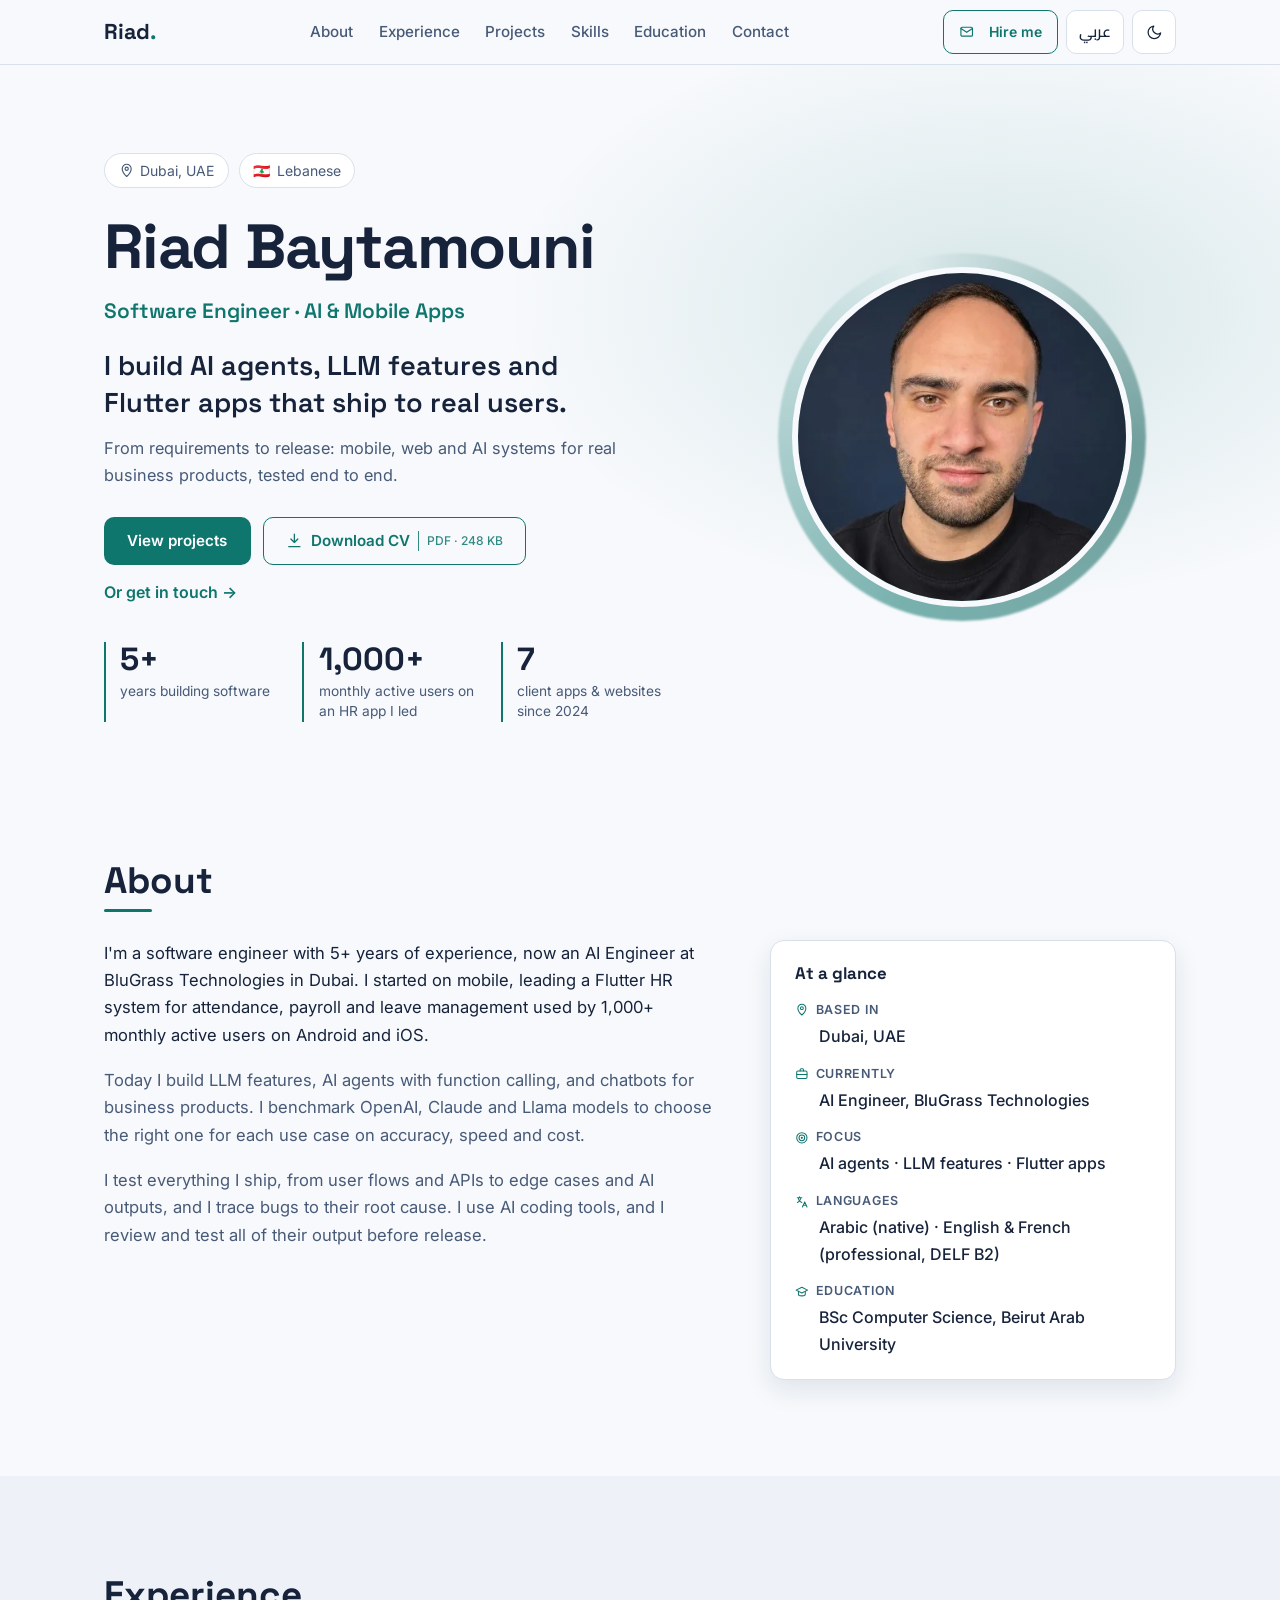
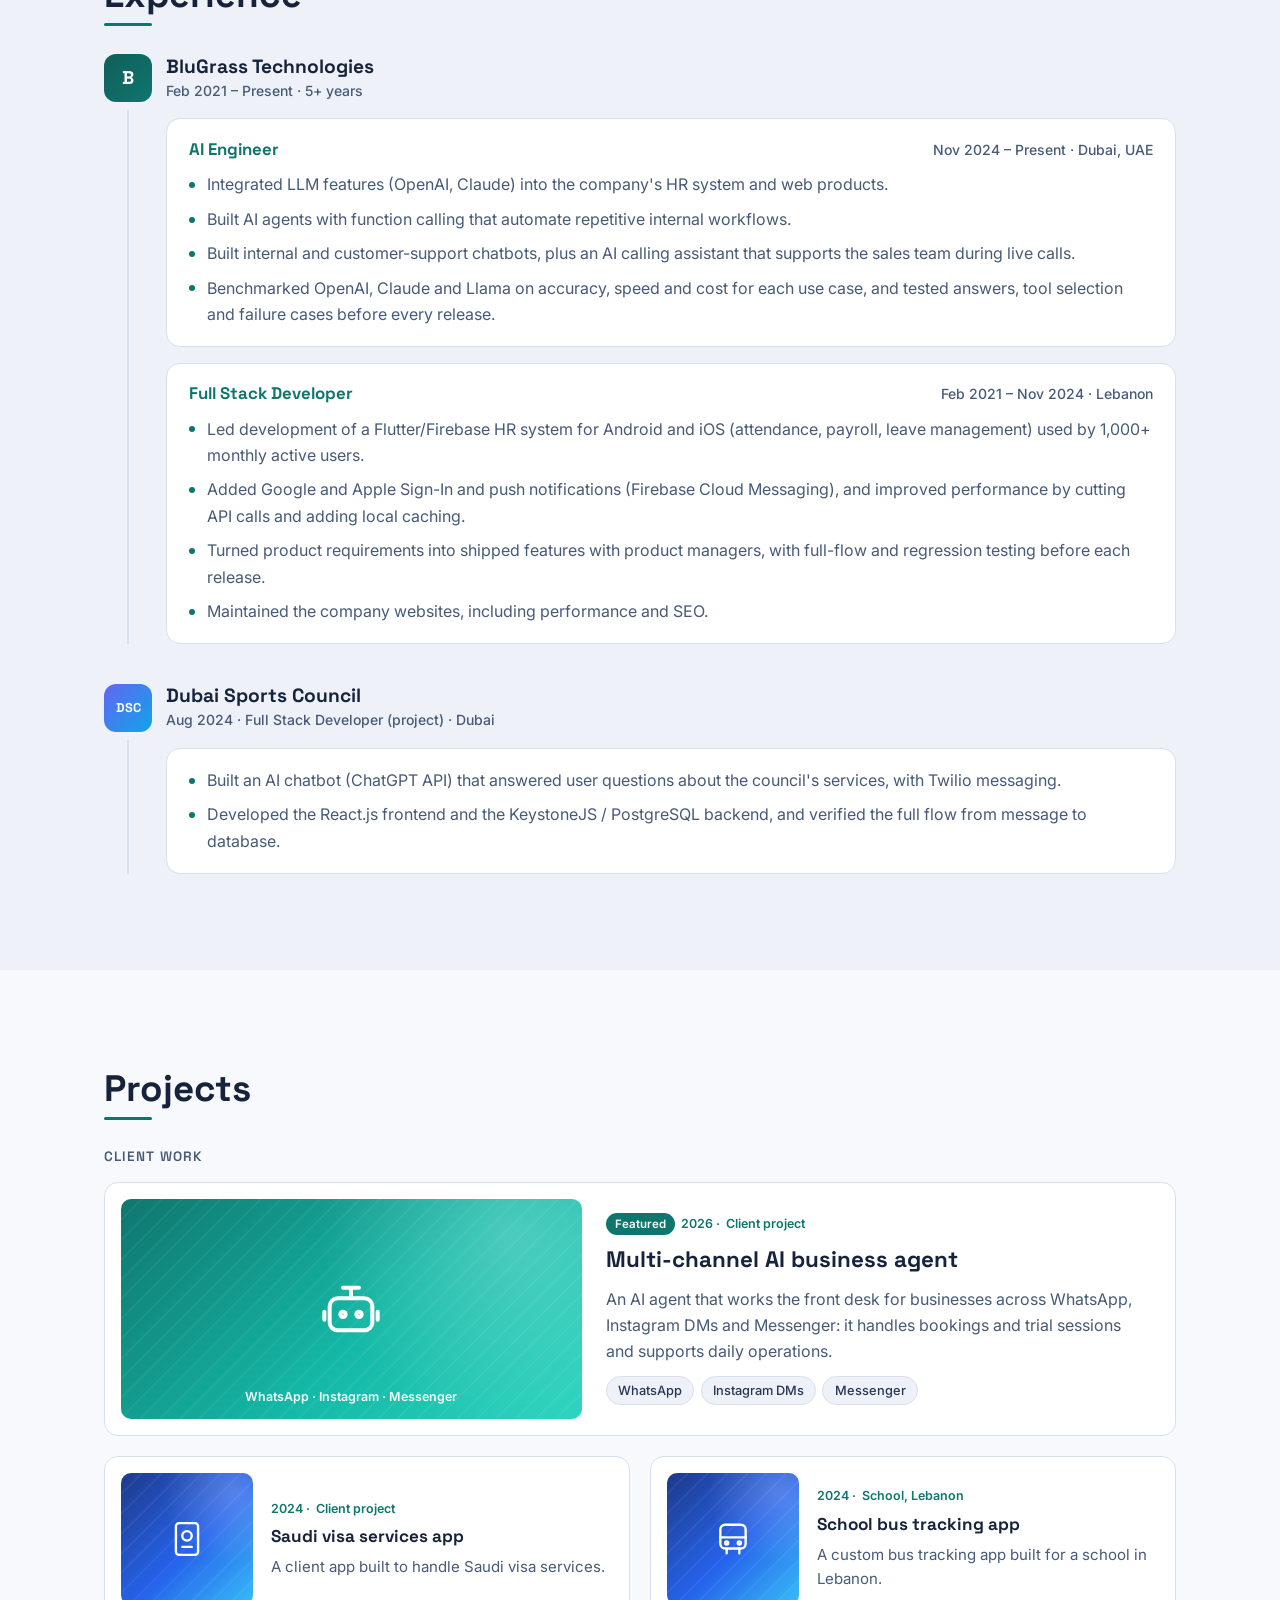
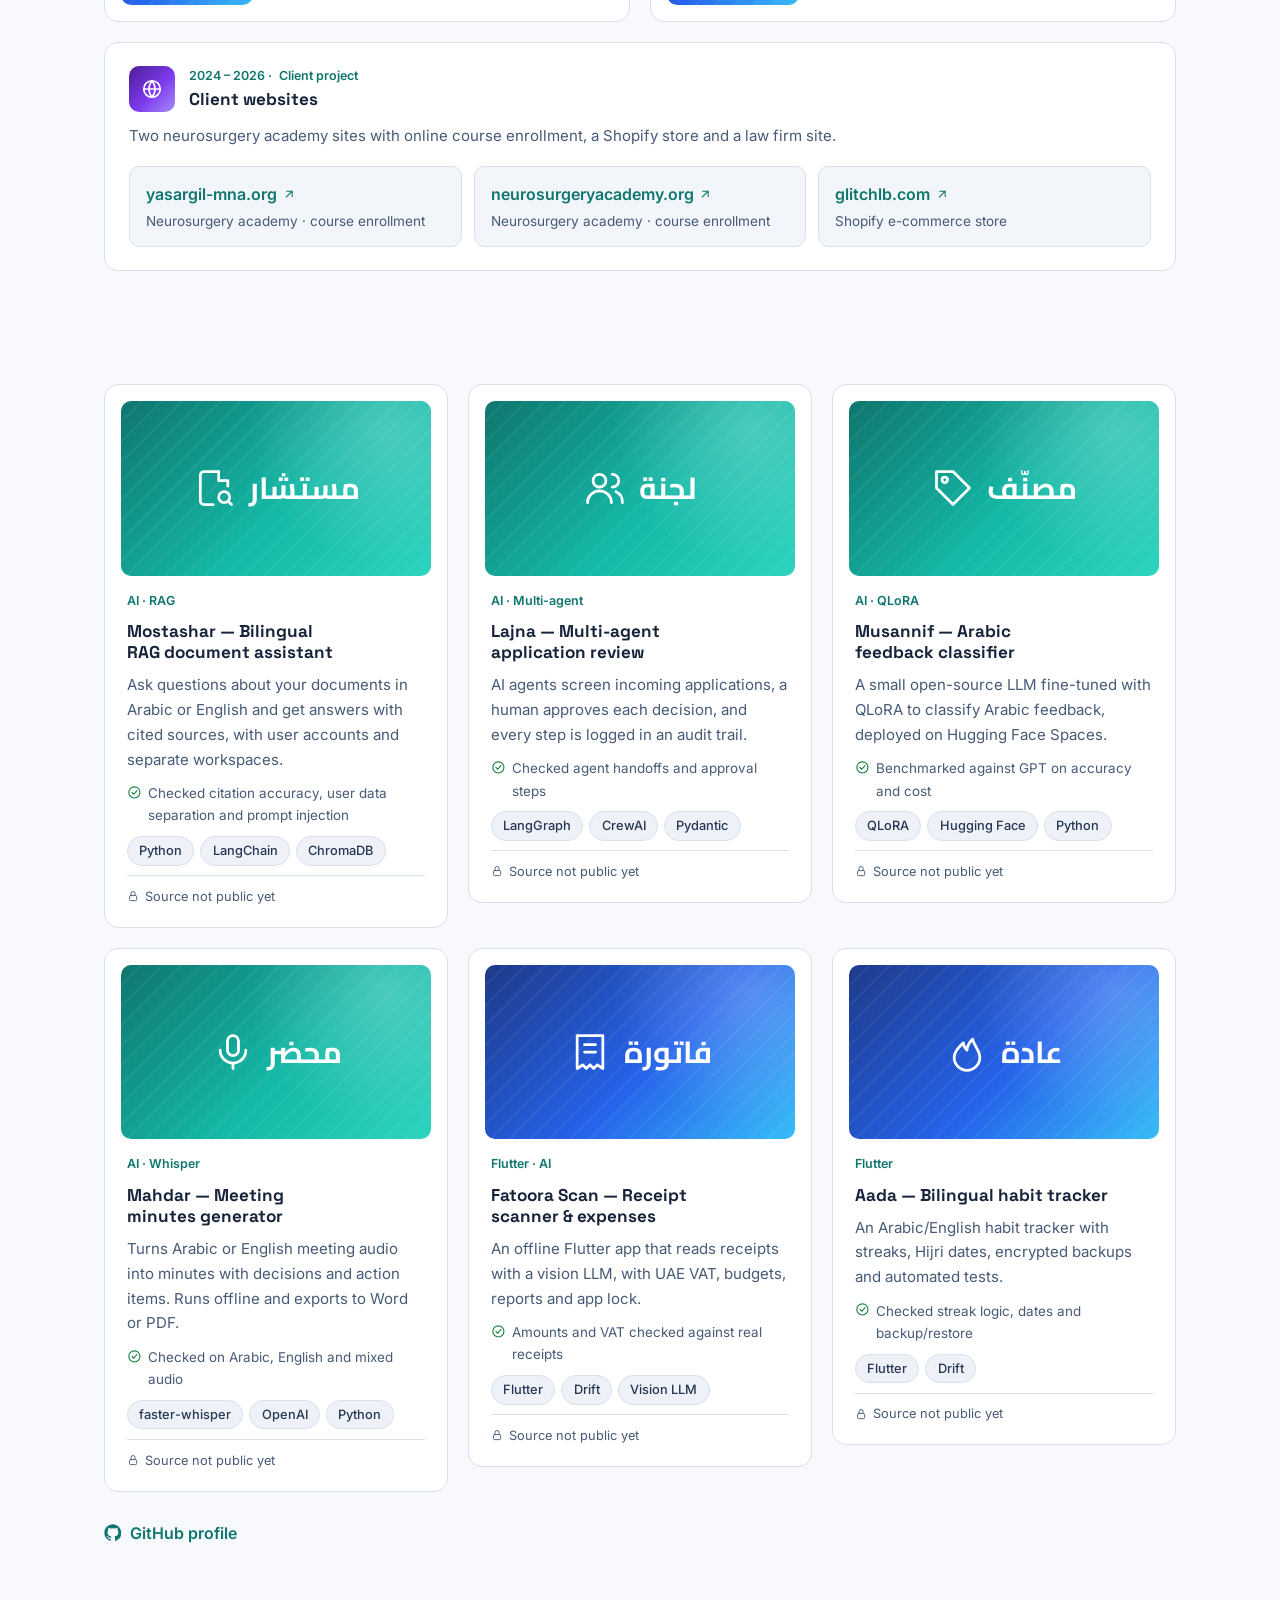
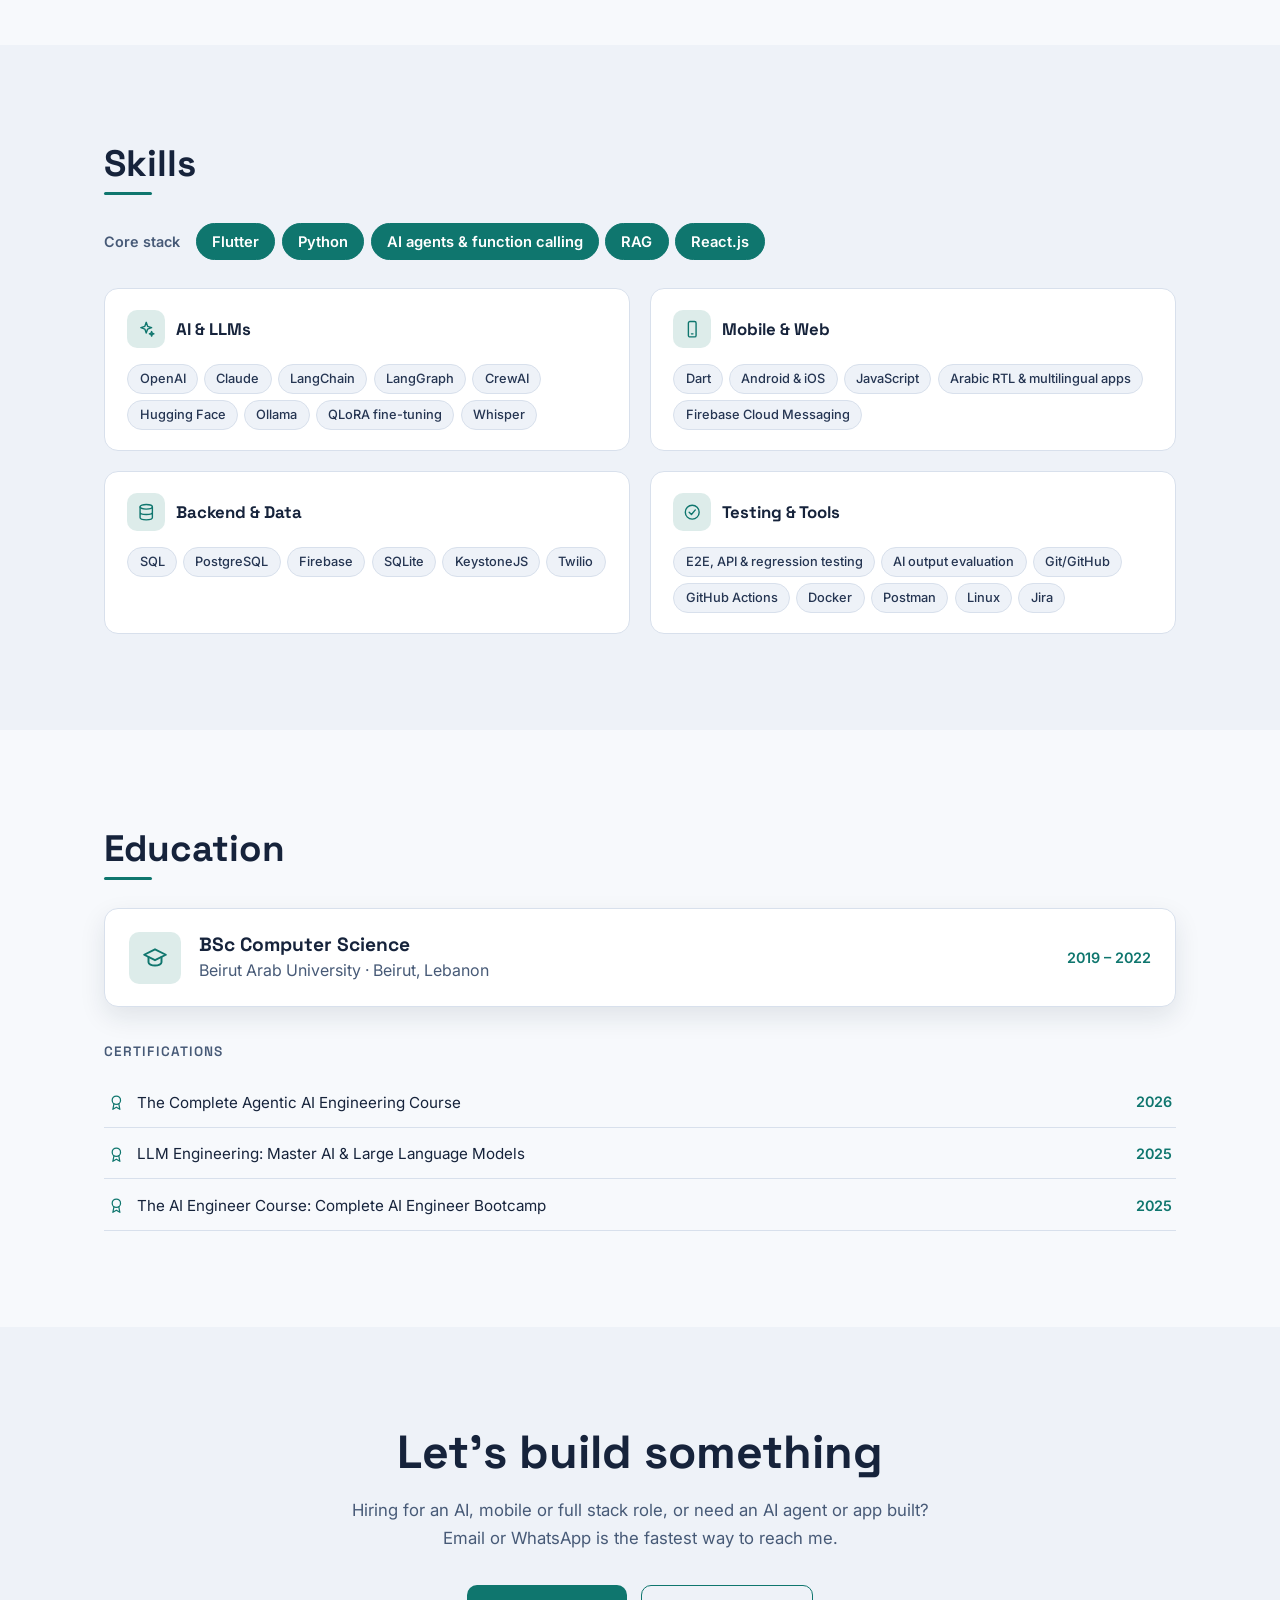
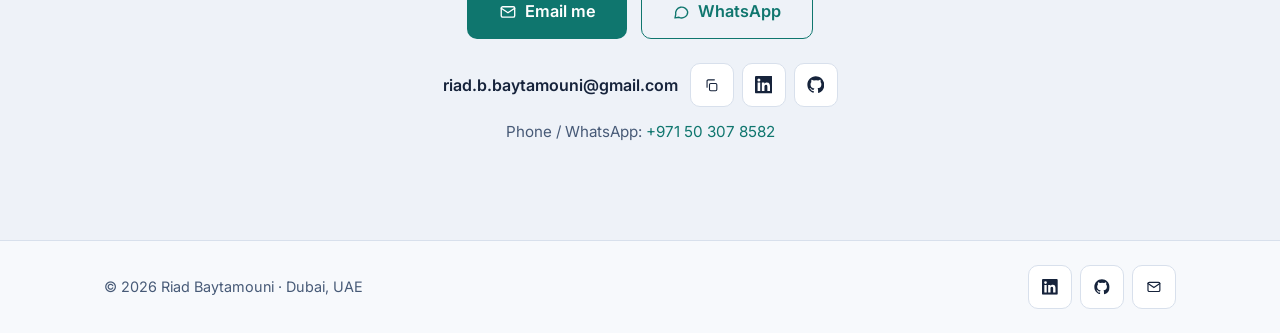
==== commit b3a42769: "Portfolio audit round 2: client work layout, AR hero, proof labels Client work: compact visa/bus car" ====
--- a/index.html
+++ b/index.html
@@ -95,6 +95,7 @@
   <symbol id="i-mail" viewBox="0 0 24 24"><rect x="3" y="5" width="18" height="14" rx="2"/><path d="m3 7 9 6 9-6"/></symbol>
   <symbol id="i-chat" viewBox="0 0 24 24"><path d="M21 12a8 8 0 0 1-11.6 7.1L4 20l1-4.6A8 8 0 1 1 21 12Z"/></symbol>
   <symbol id="i-copy" viewBox="0 0 24 24"><rect x="9" y="9" width="12" height="12" rx="2"/><path d="M5 15V5a2 2 0 0 1 2-2h10"/></symbol>
+  <symbol id="i-lock" viewBox="0 0 24 24"><rect x="5" y="11" width="14" height="10" rx="2"/><path d="M8 11V7a4 4 0 0 1 8 0v4"/></symbol>
   <symbol id="i-ext" viewBox="0 0 24 24"><path d="M7 17 17 7M8 7h9v9"/></symbol>
   <symbol id="i-github" viewBox="0 0 24 24"><path fill="currentColor" stroke="none" d="M12 .5C5.7.5.5 5.7.5 12c0 5.1 3.3 9.4 7.9 10.9.6.1.8-.3.8-.6v-2c-3.2.7-3.9-1.5-3.9-1.5-.5-1.3-1.3-1.7-1.3-1.7-1-.7.1-.7.1-.7 1.2.1 1.8 1.2 1.8 1.2 1 1.8 2.8 1.3 3.5 1 .1-.8.4-1.3.7-1.6-2.6-.3-5.3-1.3-5.3-5.7 0-1.3.5-2.3 1.2-3.1-.1-.3-.5-1.5.1-3.2 0 0 1-.3 3.3 1.2a11.5 11.5 0 0 1 6 0C17.3 4.7 18.3 5 18.3 5c.6 1.7.2 2.9.1 3.2.8.8 1.2 1.8 1.2 3.1 0 4.4-2.7 5.4-5.3 5.7.4.4.8 1.1.8 2.2v3.3c0 .3.2.7.8.6A11.5 11.5 0 0 0 23.5 12C23.5 5.7 18.3.5 12 .5Z"/></symbol>
   <symbol id="i-linkedin" viewBox="0 0 24 24"><path fill="currentColor" stroke="none" d="M20.45 20.45h-3.56v-5.57c0-1.33-.02-3.04-1.85-3.04-1.85 0-2.14 1.45-2.14 2.94v5.67H9.35V9h3.41v1.56h.05c.48-.9 1.64-1.85 3.37-1.85 3.6 0 4.27 2.37 4.27 5.46v6.28ZM5.34 7.43a2.06 2.06 0 1 1 0-4.13 2.06 2.06 0 0 1 0 4.13ZM7.12 20.45H3.56V9h3.56v11.45ZM22.22 0H1.77C.79 0 0 .77 0 1.73v20.54C0 23.23.79 24 1.77 24h20.45c.98 0 1.78-.77 1.78-1.73V1.73C24 .77 23.2 0 22.22 0Z"/></symbol>
@@ -116,7 +117,7 @@
       <li class="nav-cv-mobile"><a href="cv.pdf" download="Riad_Baytamouni_CV.pdf" data-i18n="nav.cv">Download CV</a></li>
     </ul>
     <div class="nav-actions">
-      <a href="cv.pdf" download="Riad_Baytamouni_CV.pdf" class="btn btn-sm btn-outline nav-cv"><svg class="icon" aria-hidden="true"><use href="#i-download"/></svg><span data-i18n="nav.cv">Download CV</span></a>
+      <a href="#contact" class="btn btn-sm btn-outline nav-cv"><svg class="icon" aria-hidden="true"><use href="#i-mail"/></svg><span data-i18n="nav.hire">Hire me</span></a>
       <a id="langToggle" class="toggle-btn lang-btn" href="ar/" hreflang="ar" lang="ar" aria-label="النسخة العربية">عربي</a>
       <button id="themeToggle" class="toggle-btn icon-btn" type="button" aria-label="Switch to light mode">
         <svg class="icon icon-sun" aria-hidden="true"><use href="#i-sun"/></svg>
@@ -143,13 +144,13 @@
         </p>
         <h1 data-i18n="hero.name">Riad Baytamouni</h1>
         <p class="hero-title" data-i18n="hero.title">Software Engineer · AI &amp; Mobile Apps</p>
-        <p class="hero-lead" data-i18n="hero.lead">I build AI agents, LLM features and Flutter apps that ship to real users.</p>
+        <p class="hero-lead" data-i18n="hero.lead">I build AI agents, <bdi>LLM</bdi> features and <bdi>Flutter</bdi> apps that ship to real users.</p>
         <p class="hero-sub" data-i18n="hero.sub">From requirements to release: mobile, web and AI systems for real business products, tested end to end.</p>
         <div class="hero-cta">
           <a href="#projects" class="btn btn-primary" data-i18n="hero.viewProjects">View projects</a>
           <a href="cv.pdf" class="btn btn-outline" download="Riad_Baytamouni_CV.pdf"><svg class="icon" aria-hidden="true"><use href="#i-download"/></svg><span data-i18n="hero.downloadCV">Download CV</span><span class="btn-hint" dir="ltr" data-i18n="hero.cvHint">PDF · 248 KB</span></a>
-          <a href="#contact" class="btn btn-ghost" data-i18n="hero.contact">Contact</a>
-        </div>
+        </div>
+        <p class="hero-contact"><a href="#contact" data-i18n="hero.contact">Or get in touch →</a></p>
         <!-- TODO(Riad): swap/add stats with confirmed numbers (agents/chatbots shipped to production, hours saved…). -->
         <dl class="stats">
           <div class="stat"><dt><span dir="ltr">5+</span></dt><dd data-i18n="stats.years">years building software</dd></div>
@@ -267,33 +268,40 @@
           </div>
         </article>
 
-        <!-- TODO(Riad): platform, stack, your role, client type, result. -->
-        <article class="card reveal">
+        <!-- TODO(Riad): platform (Android/iOS/web), stack, your role, 2–3 key features, one result line. -->
+        <article class="card card-compact reveal">
           <div class="thumb thumb-mobile" aria-hidden="true"><svg class="icon"><use href="#i-passport"/></svg></div>
-          <p class="card-meta">2024 · <span data-i18n="proj.client">Client project</span></p>
-          <h4 data-i18n="work.2.name">Saudi visa services app</h4>
-          <p data-i18n="work.2.desc">A client app built to handle Saudi visa services.</p>
-        </article>
-
-        <!-- TODO(Riad): platform, stack, features (live GPS? parent notifications?), users. -->
-        <article class="card reveal">
+          <div class="card-body">
+            <p class="card-meta">2024 · <span data-i18n="proj.client">Client project</span></p>
+            <h4 data-i18n="work.2.name">Saudi visa services app</h4>
+            <p data-i18n="work.2.desc">A client app built to handle Saudi visa services.</p>
+          </div>
+        </article>
+
+        <!-- TODO(Riad): platform, stack, features (live GPS? parent notifications? driver app?), users. -->
+        <article class="card card-compact reveal">
           <div class="thumb thumb-mobile" aria-hidden="true"><svg class="icon"><use href="#i-bus"/></svg></div>
-          <p class="card-meta">2024 · <span data-i18n="proj.school">School, Lebanon</span></p>
-          <h4 data-i18n="work.3.name">School bus tracking app</h4>
-          <p data-i18n="work.3.desc">A custom bus tracking app built for a school in Lebanon.</p>
-        </article>
-
-        <article class="card reveal">
-          <div class="thumb thumb-web" aria-hidden="true"><svg class="icon"><use href="#i-globe"/></svg></div>
-          <p class="card-meta">2024 – 2026 · <span data-i18n="proj.4clients">4 client sites</span></p>
-          <h4 data-i18n="work.4.name">Client websites</h4>
-          <p data-i18n="work.4.desc">Neurosurgery academy sites with online course enrollment, a Shopify store and a law firm site.</p>
-          <ul class="site-list">
-            <li><a href="https://yasargil-mna.org" rel="noopener" target="_blank">yasargil-mna.org<svg class="icon" aria-hidden="true"><use href="#i-ext"/></svg><span class="sr-only" data-i18n="a11y.newTab">(opens in a new tab)</span></a></li>
-            <li><a href="https://neurosurgeryacademy.org" rel="noopener" target="_blank">neurosurgeryacademy.org<svg class="icon" aria-hidden="true"><use href="#i-ext"/></svg><span class="sr-only" data-i18n="a11y.newTab">(opens in a new tab)</span></a></li>
-            <li><a href="https://glitchlb.com" rel="noopener" target="_blank">glitchlb.com<svg class="icon" aria-hidden="true"><use href="#i-ext"/></svg><span class="sr-only" data-i18n="a11y.newTab">(opens in a new tab)</span></a> <span class="muted">· Shopify</span></li>
-            <!-- TODO(Riad): citylawfirm.co's SSL certificate expired (checked 20 Nov 2026). Link it once it's renewed. -->
-            <li><span class="muted">citylawfirm.co</span></li>
+          <div class="card-body">
+            <p class="card-meta">2024 · <span data-i18n="proj.school">School, Lebanon</span></p>
+            <h4 data-i18n="work.3.name">School bus tracking app</h4>
+            <p data-i18n="work.3.desc">A custom bus tracking app built for a school in Lebanon.</p>
+          </div>
+        </article>
+
+        <article class="card card-wide reveal">
+          <div class="wide-head">
+            <span class="skill-icon wide-icon" aria-hidden="true"><svg class="icon"><use href="#i-globe"/></svg></span>
+            <div>
+              <p class="card-meta">2024 – 2026 · <span data-i18n="proj.client">Client project</span></p>
+              <h4 data-i18n="work.4.name">Client websites</h4>
+            </div>
+          </div>
+          <p data-i18n="work.4.desc">Two neurosurgery academy sites with online course enrollment, a Shopify store and a law firm site.</p>
+          <!-- TODO(Riad): citylawfirm.co is left out because its SSL certificate expired (checked 20 Nov 2026). Add a tile once it's renewed. -->
+          <ul class="site-tiles">
+            <li><a href="https://yasargil-mna.org" rel="noopener" target="_blank"><span class="tile-domain">yasargil-mna.org<svg class="icon" aria-hidden="true"><use href="#i-ext"/></svg></span><span class="tile-desc" data-i18n="site.course">Neurosurgery academy · course enrollment</span><span class="sr-only" data-i18n="a11y.newTab">(opens in a new tab)</span></a></li>
+            <li><a href="https://neurosurgeryacademy.org" rel="noopener" target="_blank"><span class="tile-domain">neurosurgeryacademy.org<svg class="icon" aria-hidden="true"><use href="#i-ext"/></svg></span><span class="tile-desc" data-i18n="site.course">Neurosurgery academy · course enrollment</span><span class="sr-only" data-i18n="a11y.newTab">(opens in a new tab)</span></a></li>
+            <li><a href="https://glitchlb.com" rel="noopener" target="_blank"><span class="tile-domain">glitchlb.com<svg class="icon" aria-hidden="true"><use href="#i-ext"/></svg></span><span class="tile-desc" data-i18n="site.shop">Shopify e-commerce store</span><span class="sr-only" data-i18n="a11y.newTab">(opens in a new tab)</span></a></li>
           </ul>
         </article>
       </div>
@@ -306,7 +314,9 @@
           <button type="button" class="filter" data-filter="mobile" aria-pressed="false" data-i18n="filter.mobile">Mobile</button>
         </div>
       </div>
-      <!-- TODO(Riad): GitHub / live demo / Hugging Face URL for each card (no public repos found on 20 Nov 2026). Add them as .card-links. -->
+      <!-- TODO(Riad): GitHub / live demo / Hugging Face URL per card (no public repos or Spaces found on 20 Nov 2026).
+           When a link exists, replace that card's <p class="proof"> with:
+           <div class="card-links"><a href="URL" rel="noopener" target="_blank" class="proof-link"><svg class="icon" aria-hidden="true"><use href="#i-github"/></svg>GitHub</a></div> -->
       <div class="projects-grid" id="personalGrid">
         <article class="card reveal" data-cat="ai">
           <div class="thumb thumb-ai" aria-hidden="true"><svg class="icon"><use href="#i-search-doc"/></svg><span class="thumb-word" lang="ar">مستشار</span></div>
@@ -315,6 +325,7 @@
           <p data-i18n="proj.1.desc">Ask questions about your documents in Arabic or English and get answers with cited sources, with user accounts and separate workspaces.</p>
           <p class="quality"><svg class="icon" aria-hidden="true"><use href="#i-check"/></svg><span data-i18n="proj.1.q">Checked citation accuracy, user data separation and prompt injection</span></p>
           <ul class="chips" aria-label="Technologies" data-i18n-aria="proj.tech"><li>Python</li><li>LangChain</li><li>ChromaDB</li></ul>
+          <p class="proof"><svg class="icon" aria-hidden="true"><use href="#i-lock"/></svg><span data-i18n="proj.private">Source not public yet</span></p>
         </article>
 
         <article class="card reveal" data-cat="ai">
@@ -324,6 +335,7 @@
           <p data-i18n="proj.4.desc">AI agents screen incoming applications, a human approves each decision, and every step is logged in an audit trail.</p>
           <p class="quality"><svg class="icon" aria-hidden="true"><use href="#i-check"/></svg><span data-i18n="proj.4.q">Checked agent handoffs and approval steps</span></p>
           <ul class="chips" aria-label="Technologies" data-i18n-aria="proj.tech"><li>LangGraph</li><li>CrewAI</li><li>Pydantic</li></ul>
+          <p class="proof"><svg class="icon" aria-hidden="true"><use href="#i-lock"/></svg><span data-i18n="proj.private">Source not public yet</span></p>
         </article>
 
         <!-- TODO(Riad): benchmark result ("X% accuracy vs GPT at Y× lower cost") + Hugging Face Space URL. -->
@@ -334,6 +346,7 @@
           <p data-i18n="proj.3.desc">A small open-source LLM fine-tuned with QLoRA to classify Arabic feedback, deployed on Hugging Face Spaces.</p>
           <p class="quality"><svg class="icon" aria-hidden="true"><use href="#i-check"/></svg><span data-i18n="proj.3.q">Benchmarked against GPT on accuracy and cost</span></p>
           <ul class="chips" aria-label="Technologies" data-i18n-aria="proj.tech"><li>QLoRA</li><li>Hugging Face</li><li>Python</li></ul>
+          <p class="proof"><svg class="icon" aria-hidden="true"><use href="#i-lock"/></svg><span data-i18n="proj.private">Source not public yet</span></p>
         </article>
 
         <article class="card reveal" data-cat="ai">
@@ -343,6 +356,7 @@
           <p data-i18n="proj.5.desc">Turns Arabic or English meeting audio into minutes with decisions and action items. Runs offline and exports to Word or PDF.</p>
           <p class="quality"><svg class="icon" aria-hidden="true"><use href="#i-check"/></svg><span data-i18n="proj.5.q">Checked on Arabic, English and mixed audio</span></p>
           <ul class="chips" aria-label="Technologies" data-i18n-aria="proj.tech"><li>faster-whisper</li><li>OpenAI</li><li>Python</li></ul>
+          <p class="proof"><svg class="icon" aria-hidden="true"><use href="#i-lock"/></svg><span data-i18n="proj.private">Source not public yet</span></p>
         </article>
 
         <article class="card reveal" data-cat="mobile ai">
@@ -352,6 +366,7 @@
           <p data-i18n="proj.6.desc">An offline Flutter app that reads receipts with a vision LLM, with UAE VAT, budgets, reports and app lock.</p>
           <p class="quality"><svg class="icon" aria-hidden="true"><use href="#i-check"/></svg><span data-i18n="proj.6.q">Amounts and VAT checked against real receipts</span></p>
           <ul class="chips" aria-label="Technologies" data-i18n-aria="proj.tech"><li>Flutter</li><li>Drift</li><li>Vision LLM</li></ul>
+          <p class="proof"><svg class="icon" aria-hidden="true"><use href="#i-lock"/></svg><span data-i18n="proj.private">Source not public yet</span></p>
         </article>
 
         <article class="card reveal" data-cat="mobile">
@@ -361,6 +376,7 @@
           <p data-i18n="proj.7.desc">An Arabic/English habit tracker with streaks, Hijri dates, encrypted backups and automated tests.</p>
           <p class="quality"><svg class="icon" aria-hidden="true"><use href="#i-check"/></svg><span data-i18n="proj.7.q">Checked streak logic, dates and backup/restore</span></p>
           <ul class="chips" aria-label="Technologies" data-i18n-aria="proj.tech"><li>Flutter</li><li>Drift</li></ul>
+          <p class="proof"><svg class="icon" aria-hidden="true"><use href="#i-lock"/></svg><span data-i18n="proj.private">Source not public yet</span></p>
         </article>
       </div>
       <p class="more-link reveal"><a href="https://github.com/riadbaytamouni" rel="noopener" target="_blank"><svg class="icon" aria-hidden="true"><use href="#i-github"/></svg><span data-i18n="proj.more">GitHub profile</span><span class="sr-only" data-i18n="a11y.newTab">(opens in a new tab)</span></a></p>
--- a/style.css
+++ b/style.css
@@ -828,3 +828,56 @@
   .js .reveal { opacity: 1 !important; transform: none !important; transition: none !important; }
   *, *::before, *::after { animation: none !important; transition-duration: 0.01ms !important; }
 }
+
+/* ============ Round 2 ============ */
+:root { --section-pad: clamp(56px, 8vw, 96px); }
+.hero-lead, .section-title, .cta-title, .card h4 { text-wrap: balance; }
+.hero-cta .btn { min-width: max-content; }
+.hero-contact { margin-top: 0.9rem; font-weight: 600; }
+.more-link { margin-bottom: 0; }
+
+.work-grid { grid-template-columns: repeat(2, minmax(0, 1fr)); }
+@media (max-width: 620px) { .work-grid { grid-template-columns: 1fr; } }
+.card-wide { grid-column: 1 / -1; padding: 1.4rem 1.5rem; gap: 0.8rem; }
+.card-wide > * { margin-inline: 0 !important; }
+.wide-head { display: flex; align-items: center; gap: 0.9rem; }
+.wide-head h4 { margin-top: 0.15rem; }
+.wide-icon { width: 46px; height: 46px; color: #fff; background: linear-gradient(135deg, #4c1d95, #7c3aed 55%, #a78bfa); }
+.wide-icon .icon { width: 22px; height: 22px; }
+
+.site-tiles { list-style: none; display: grid; grid-template-columns: repeat(auto-fit, minmax(220px, 1fr)); gap: 0.75rem; margin-top: 0.25rem; }
+.site-tiles a {
+  display: flex;
+  flex-direction: column;
+  gap: 0.2rem;
+  height: 100%;
+  padding: 0.85rem 1rem;
+  border: 1px solid var(--border);
+  border-radius: 10px;
+  background: var(--surface-2);
+  transition: border-color 0.2s, transform 0.2s;
+}
+.site-tiles a:hover { border-color: var(--accent); text-decoration: none; transform: translateY(-2px); }
+.tile-domain { display: inline-flex; align-items: center; gap: 0.3rem; font-weight: 600; direction: ltr; justify-content: flex-start; }
+html[dir="rtl"] .tile-domain { justify-content: flex-end; }
+.tile-domain .icon { width: 0.9em; height: 0.9em; }
+.tile-desc { color: var(--text-muted); font-size: 0.85rem; }
+
+.proof {
+  display: flex;
+  align-items: center;
+  gap: 0.4rem;
+  font-size: 0.8rem !important;
+  padding-top: 0.6rem;
+  border-top: 1px solid var(--border);
+}
+.proof .icon { width: 0.95em; height: 0.95em; }
+.card-links { display: flex; gap: 0.5rem; flex-wrap: wrap; padding-top: 0.6rem; border-top: 1px solid var(--border); }
+.proof-link { display: inline-flex; align-items: center; gap: 0.35rem; font-size: 0.85rem; font-weight: 600; }
+
+.card-compact { display: grid; grid-template-columns: 132px minmax(0, 1fr); gap: 1.1rem; align-items: center; padding: 1rem; }
+.card-compact > * { margin-inline: 0 !important; }
+.card-compact .thumb { margin: 0; aspect-ratio: 1; }
+.card-compact .thumb .icon { width: 38px; height: 38px; }
+.card-compact .card-body { display: flex; flex-direction: column; gap: 0.45rem; }
+@media (max-width: 420px) { .card-compact { grid-template-columns: 88px minmax(0, 1fr); } }
